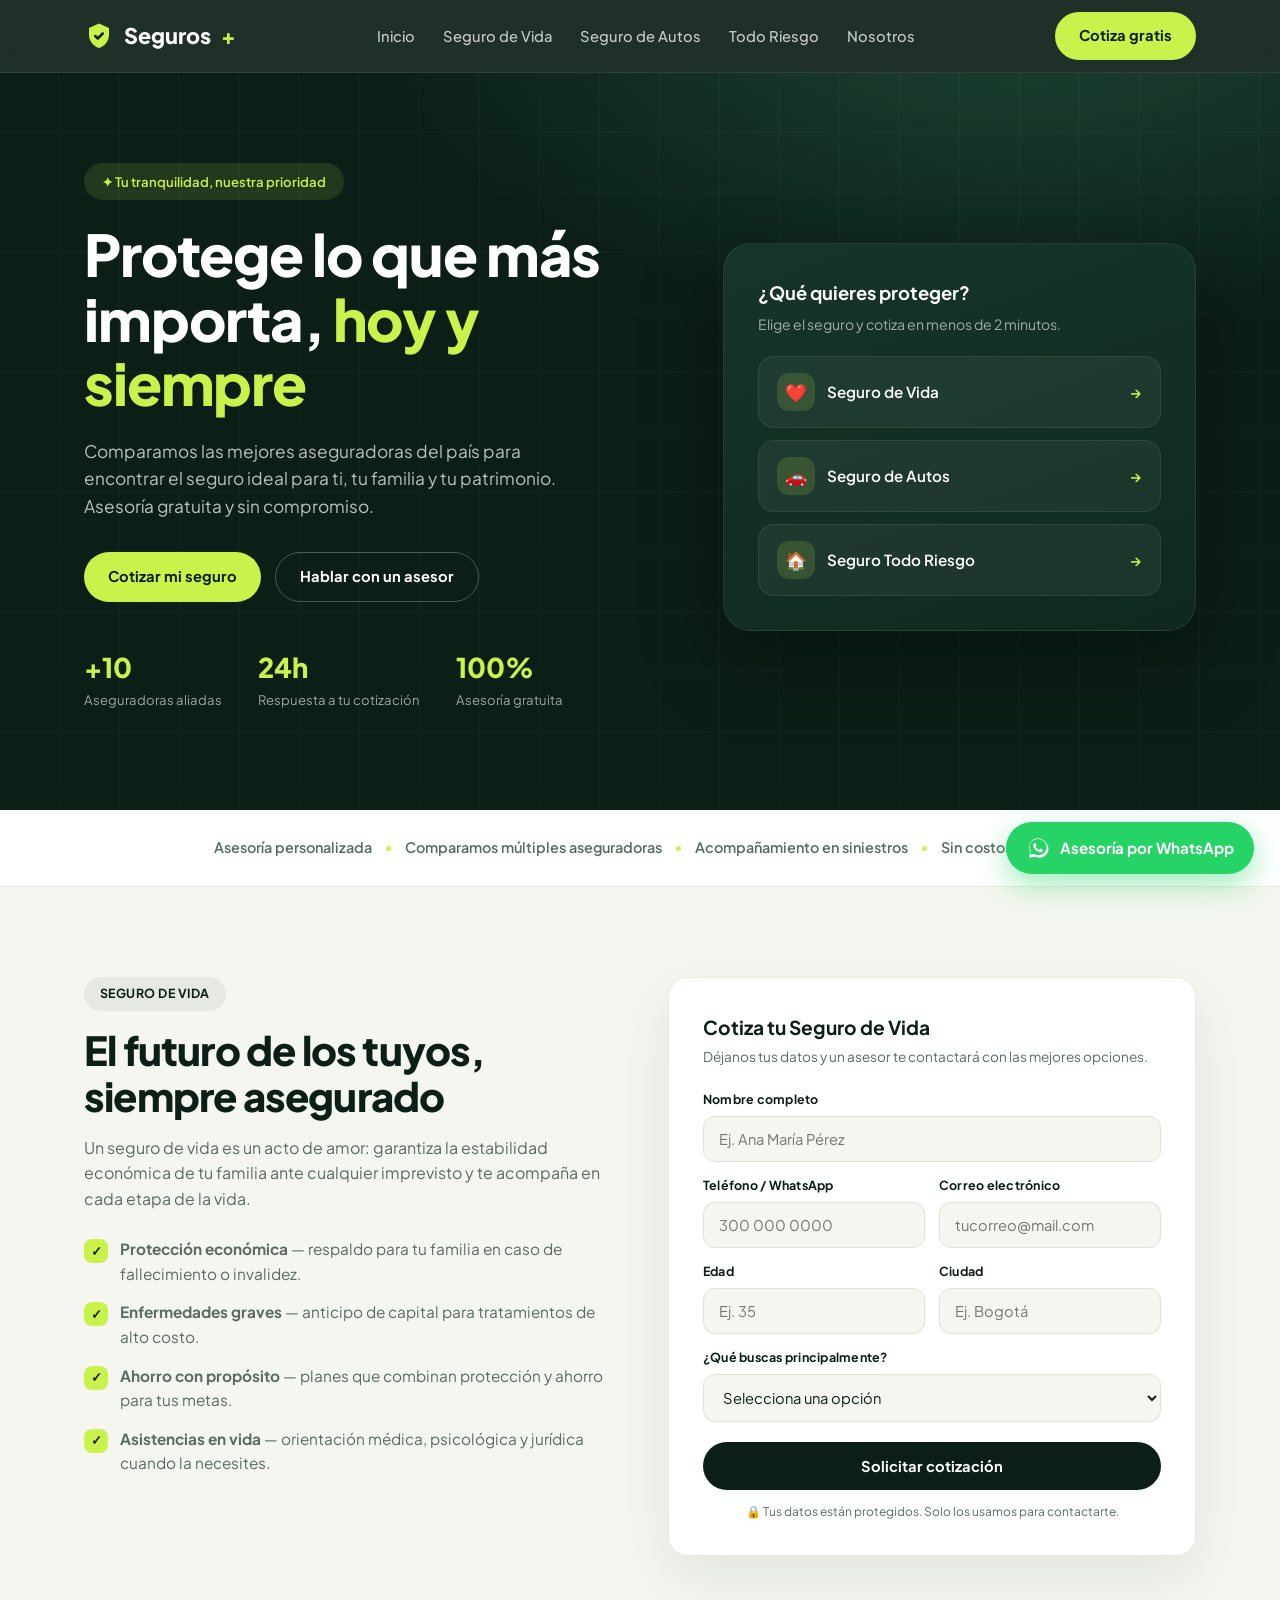
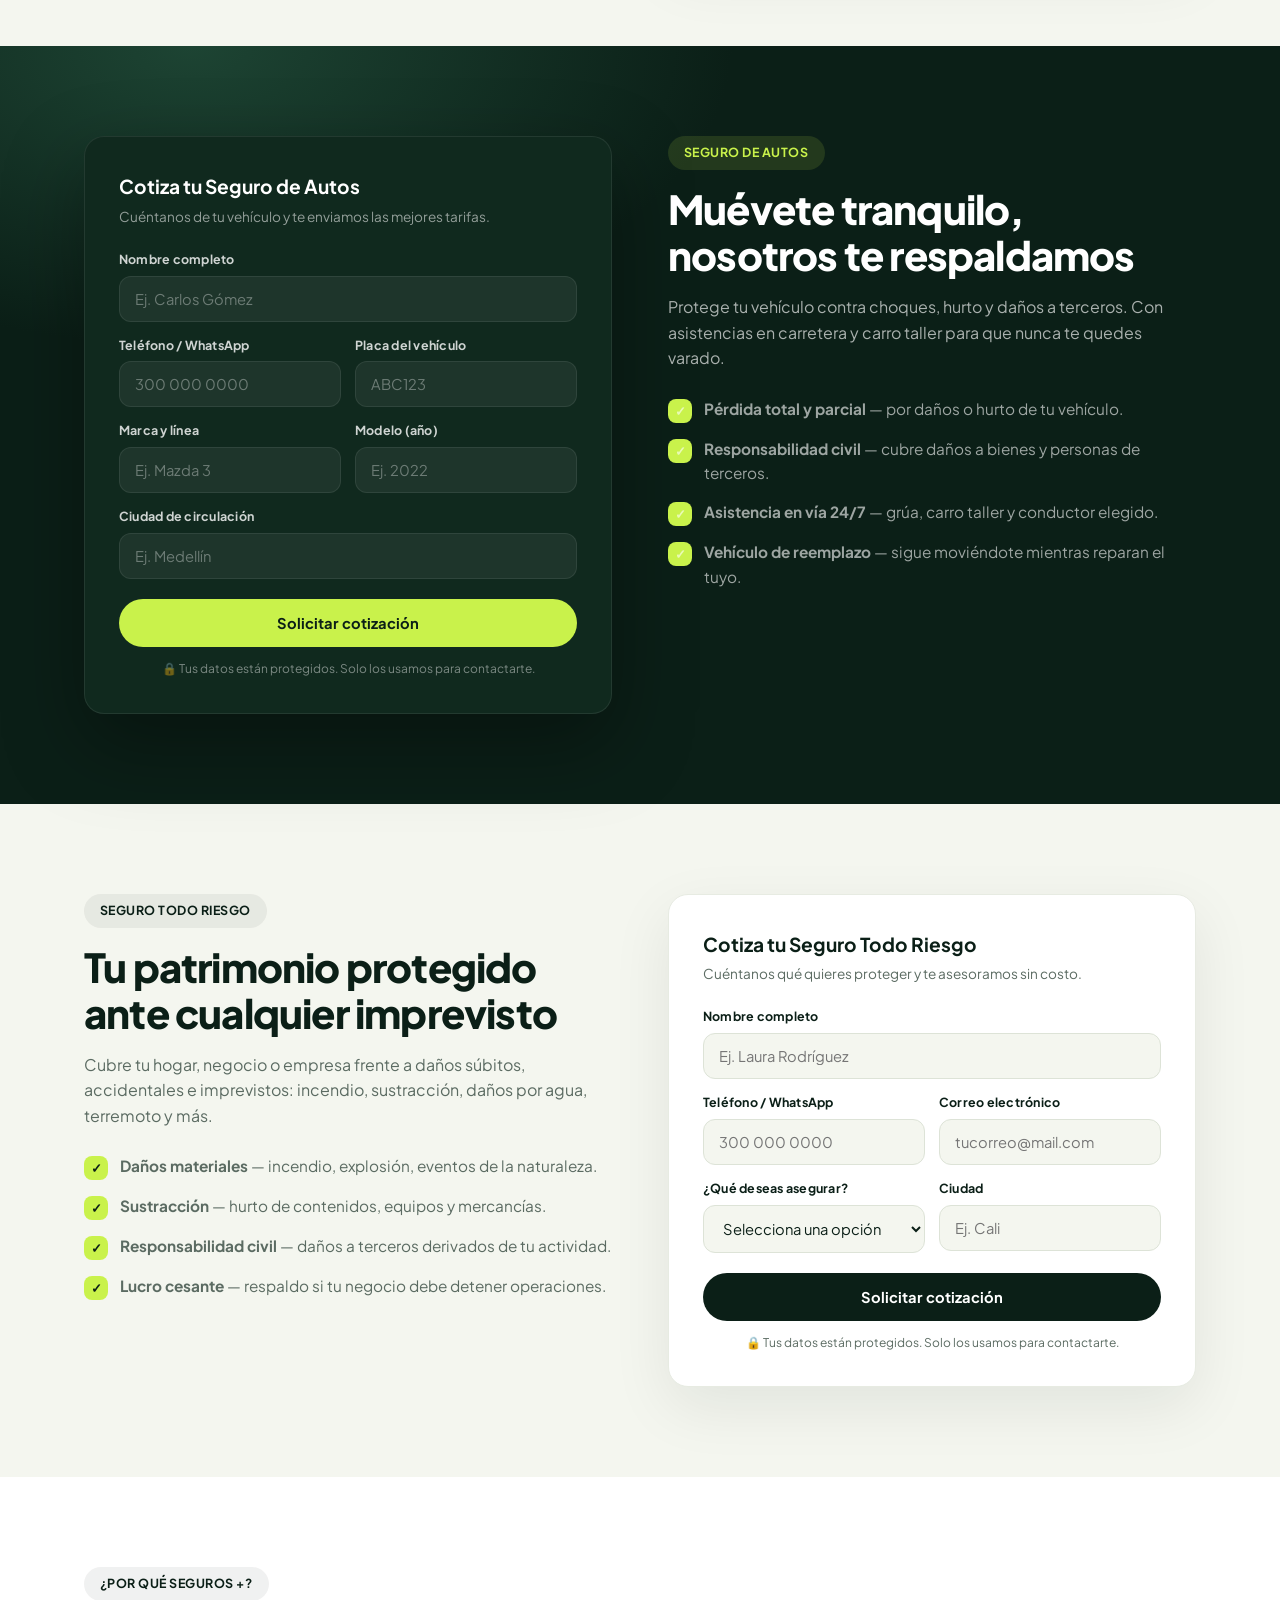
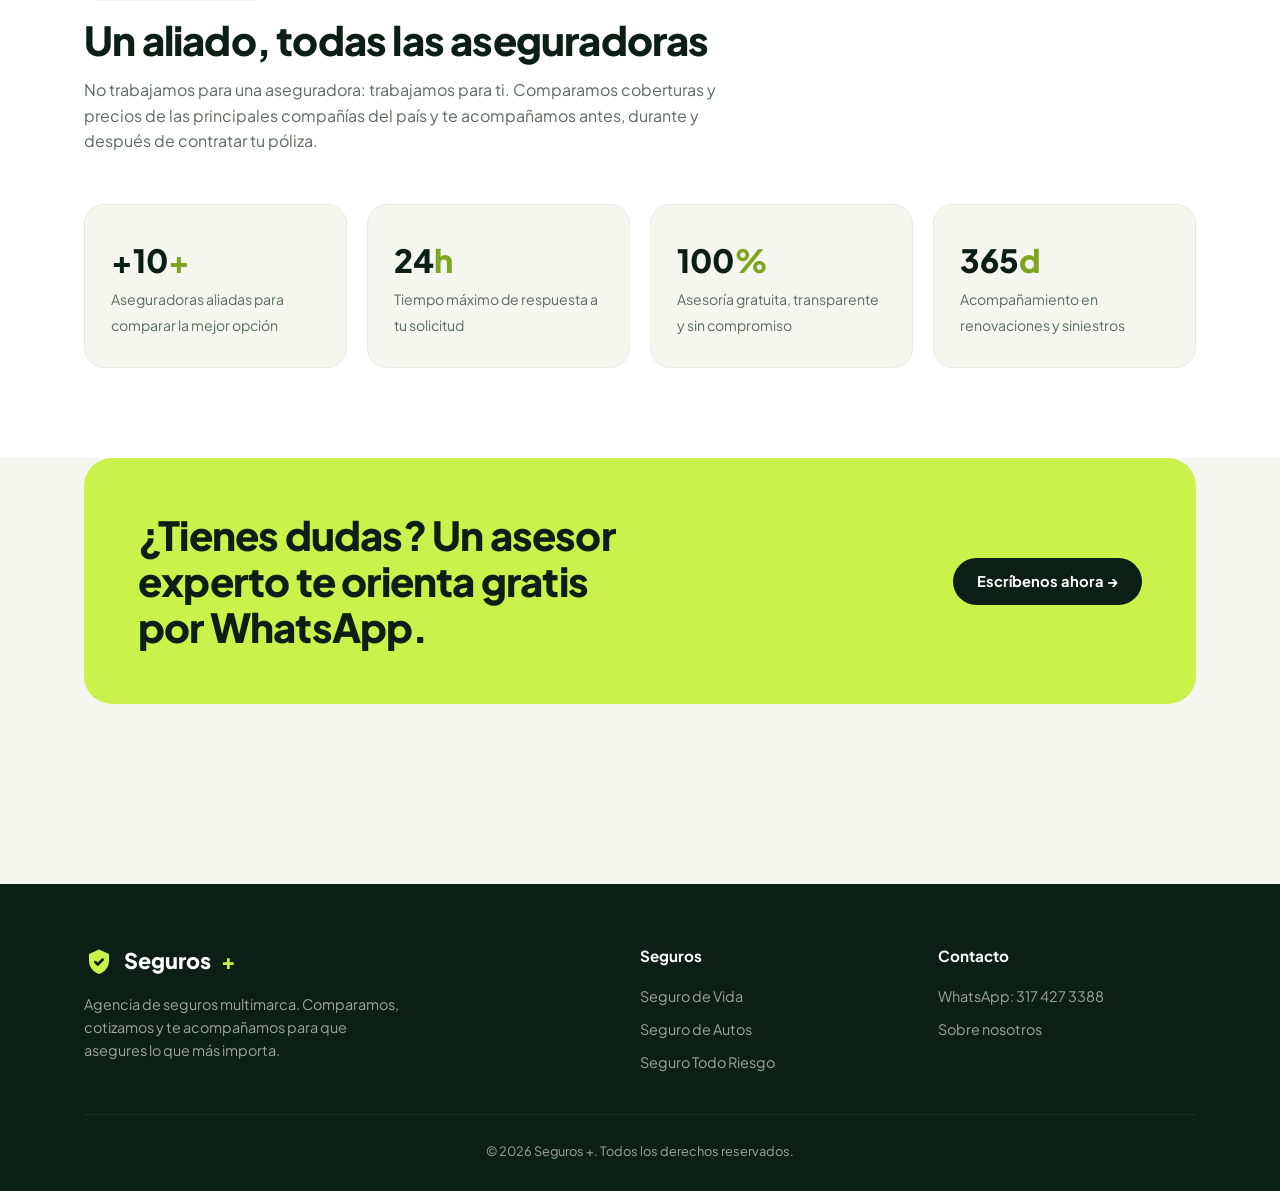
==== index.html @ 7d8da5fd "Add files via upload" ====
<!DOCTYPE html>
<html lang="es">
<head>
<meta charset="UTF-8" />
<meta name="viewport" content="width=device-width, initial-scale=1.0" />
<title>Seguros + | Protege lo que más importa</title>
<meta name="description" content="Seguros + · Compara y cotiza seguros de vida, autos y todo riesgo de las mejores aseguradoras. Asesoría gratuita y respuesta rápida." />
<link rel="preconnect" href="https://fonts.googleapis.com" />
<link rel="preconnect" href="https://fonts.gstatic.com" crossorigin />
<link href="https://fonts.googleapis.com/css2?family=Plus+Jakarta+Sans:wght@400;500;600;700;800&display=swap" rel="stylesheet" />
<link rel="icon" href="data:image/svg+xml,<svg xmlns='http://www.w3.org/2000/svg' viewBox='0 0 100 100'><text y='.9em' font-size='90'>🛡️</text></svg>" />
<style>
  :root{
    --dark:#0b1f17;
    --dark-2:#10291e;
    --dark-3:#16352a;
    --lime:#c9f24b;
    --lime-2:#dcff6b;
    --cream:#f4f6ef;
    --white:#ffffff;
    --gray:#5b6b62;
    --stroke:rgba(255,255,255,.08);
    --radius:20px;
  }
  *{margin:0;padding:0;box-sizing:border-box}
  html{scroll-behavior:smooth}
  body{font-family:'Plus Jakarta Sans',sans-serif;background:var(--cream);color:var(--dark);line-height:1.6}
  img{max-width:100%}
  a{text-decoration:none;color:inherit}
  .container{max-width:1160px;margin:0 auto;padding:0 24px}

  /* ---------- NAV ---------- */
  header{position:sticky;top:0;z-index:50;background:rgba(11,31,23,.92);backdrop-filter:blur(12px);border-bottom:1px solid var(--stroke)}
  nav{display:flex;align-items:center;justify-content:space-between;height:72px}
  .logo{display:flex;align-items:center;gap:10px;color:var(--white);font-weight:800;font-size:1.35rem}
  .logo .plus{color:var(--lime)}
  .logo svg{width:30px;height:30px}
  .nav-links{display:flex;gap:28px;list-style:none}
  .nav-links a{color:rgba(255,255,255,.75);font-size:.92rem;font-weight:500;transition:color .2s}
  .nav-links a:hover{color:var(--lime)}
  .btn{display:inline-flex;align-items:center;gap:8px;padding:12px 24px;border-radius:999px;font-weight:700;font-size:.92rem;cursor:pointer;border:none;transition:transform .15s ease, box-shadow .15s ease;font-family:inherit}
  .btn:hover{transform:translateY(-2px)}
  .btn-lime{background:var(--lime);color:var(--dark)}
  .btn-lime:hover{box-shadow:0 8px 24px rgba(201,242,75,.35)}
  .btn-outline{background:transparent;color:var(--white);border:1.5px solid rgba(255,255,255,.25)}
  .btn-outline:hover{border-color:var(--lime);color:var(--lime)}
  .menu-toggle{display:none;background:none;border:none;color:var(--white);font-size:1.6rem;cursor:pointer}

  /* ---------- HERO ---------- */
  .hero{background:radial-gradient(1200px 600px at 80% -10%, #1d4433 0%, var(--dark) 55%);color:var(--white);padding:90px 0 100px;position:relative;overflow:hidden}
  .hero::after{content:'';position:absolute;inset:0;background:url("data:image/svg+xml,%3Csvg width='60' height='60' viewBox='0 0 60 60' xmlns='http://www.w3.org/2000/svg'%3E%3Cpath d='M0 59h60M59 0v60' stroke='%23ffffff' stroke-opacity='.03'/%3E%3C/svg%3E");pointer-events:none}
  .hero-grid{display:grid;grid-template-columns:1.1fr .9fr;gap:60px;align-items:center;position:relative;z-index:1}
  .pill{display:inline-flex;align-items:center;gap:8px;background:rgba(201,242,75,.12);color:var(--lime);padding:8px 18px;border-radius:999px;font-size:.82rem;font-weight:600;margin-bottom:22px}
  .hero h1{font-size:clamp(2.4rem,5vw,3.6rem);font-weight:800;line-height:1.12;letter-spacing:-.02em}
  .hero h1 em{font-style:normal;color:var(--lime)}
  .hero p.lead{margin:22px 0 32px;color:rgba(255,255,255,.72);font-size:1.08rem;max-width:520px}
  .hero-cta{display:flex;gap:14px;flex-wrap:wrap}
  .hero-stats{display:flex;gap:36px;margin-top:44px;flex-wrap:wrap}
  .stat b{font-size:1.7rem;font-weight:800;color:var(--lime)}
  .stat span{display:block;font-size:.82rem;color:rgba(255,255,255,.6)}
  .hero-card{background:linear-gradient(160deg,var(--dark-3),var(--dark-2));border:1px solid var(--stroke);border-radius:28px;padding:34px;box-shadow:0 30px 80px rgba(0,0,0,.35)}
  .hero-card h3{color:var(--white);font-size:1.15rem;margin-bottom:6px}
  .hero-card p{color:rgba(255,255,255,.6);font-size:.88rem;margin-bottom:20px}
  .quick-links{display:grid;gap:12px}
  .quick-links a{display:flex;align-items:center;justify-content:space-between;background:rgba(255,255,255,.05);border:1px solid var(--stroke);padding:16px 18px;border-radius:16px;color:var(--white);font-weight:600;font-size:.95rem;transition:all .2s}
  .quick-links a:hover{background:rgba(201,242,75,.12);border-color:rgba(201,242,75,.4)}
  .quick-links .ico{display:inline-flex;align-items:center;gap:12px}
  .quick-links .emoji{width:38px;height:38px;border-radius:12px;background:rgba(201,242,75,.15);display:inline-flex;align-items:center;justify-content:center;font-size:1.1rem}
  .quick-links .arrow{color:var(--lime)}

  /* ---------- TRUST ---------- */
  .trust{background:var(--white);padding:26px 0;border-bottom:1px solid #e7ebe2}
  .trust .container{display:flex;align-items:center;justify-content:center;gap:14px;flex-wrap:wrap;color:var(--gray);font-size:.9rem;font-weight:600;text-align:center}
  .trust .dot{width:5px;height:5px;border-radius:50%;background:var(--lime);display:inline-block}

  /* ---------- SECTIONS ---------- */
  .section{padding:90px 0}
  .section-head{max-width:640px;margin-bottom:50px}
  .tag{display:inline-block;background:rgba(11,31,23,.06);color:var(--dark);padding:7px 16px;border-radius:999px;font-size:.78rem;font-weight:700;letter-spacing:.04em;text-transform:uppercase;margin-bottom:16px}
  .tag.on-dark{background:rgba(201,242,75,.12);color:var(--lime)}
  h2{font-size:clamp(1.8rem,3.4vw,2.5rem);font-weight:800;letter-spacing:-.02em;line-height:1.15}
  .section-head p{margin-top:14px;color:var(--gray)}

  .insurance{display:grid;grid-template-columns:1fr 1fr;gap:56px;align-items:start}
  .insurance.reverse .info{order:2}
  .insurance.reverse .form-card{order:1}
  .info h2{margin-bottom:16px}
  .info>p{color:var(--gray);margin-bottom:26px}
  .benefits{list-style:none;display:grid;gap:14px;margin-bottom:28px}
  .benefits li{display:flex;gap:12px;align-items:flex-start;font-size:.96rem}
  .benefits .check{flex:none;width:24px;height:24px;border-radius:8px;background:var(--lime);color:var(--dark);display:inline-flex;align-items:center;justify-content:center;font-weight:800;font-size:.8rem;margin-top:2px}
  .benefits b{font-weight:700}
  .benefits span{color:var(--gray)}

  .form-card{background:var(--white);border-radius:var(--radius);padding:34px;box-shadow:0 20px 60px rgba(11,31,23,.08);border:1px solid #e7ebe2}
  .dark-section .form-card{background:var(--dark-2);border-color:var(--stroke);box-shadow:0 30px 80px rgba(0,0,0,.35)}
  .form-card h3{font-size:1.2rem;margin-bottom:4px}
  .form-card .sub{font-size:.85rem;color:var(--gray);margin-bottom:22px}
  .dark-section .form-card h3{color:var(--white)}
  .dark-section .form-card .sub{color:rgba(255,255,255,.55)}
  .form-grid{display:grid;grid-template-columns:1fr 1fr;gap:14px}
  .form-grid .full{grid-column:1/-1}
  label{display:block;font-size:.78rem;font-weight:700;margin-bottom:6px;letter-spacing:.02em}
  .dark-section label{color:rgba(255,255,255,.8)}
  input,select{width:100%;padding:13px 15px;border-radius:12px;border:1.5px solid #dde3d7;background:var(--cream);font-family:inherit;font-size:.92rem;color:var(--dark);outline:none;transition:border .2s}
  input:focus,select:focus{border-color:var(--lime);background:var(--white)}
  .dark-section input,.dark-section select{background:rgba(255,255,255,.06);border-color:var(--stroke);color:var(--white)}
  .dark-section input::placeholder{color:rgba(255,255,255,.35)}
  .dark-section input:focus,.dark-section select:focus{border-color:var(--lime);background:rgba(255,255,255,.1)}
  .dark-section select option{color:var(--dark)}
  .form-card .btn{width:100%;justify-content:center;margin-top:20px;padding:15px}
  .form-note{font-size:.75rem;color:var(--gray);margin-top:12px;text-align:center}
  .dark-section .form-note{color:rgba(255,255,255,.45)}
  .form-msg{display:none;margin-top:16px;padding:14px 16px;border-radius:12px;font-size:.9rem;font-weight:600;text-align:center}
  .form-msg.ok{display:block;background:rgba(201,242,75,.2);color:#3d5c14}
  .dark-section .form-msg.ok{color:var(--lime)}
  .form-msg.err{display:block;background:#fde8e8;color:#b03030}

  .dark-section{background:radial-gradient(900px 500px at 15% 0%, #1d4433 0%, var(--dark) 60%);color:var(--white)}
  .dark-section .info>p{color:rgba(255,255,255,.65)}
  .dark-section .benefits span{color:rgba(255,255,255,.6)}

  /* ---------- WHY US ---------- */
  .why{background:var(--white)}
  .why-grid{display:grid;grid-template-columns:repeat(4,1fr);gap:20px;margin-top:10px}
  .why-card{background:var(--cream);border-radius:var(--radius);padding:30px 26px;border:1px solid #e7ebe2}
  .why-card b{display:block;font-size:2rem;font-weight:800;color:var(--dark)}
  .why-card b em{font-style:normal;color:#7da51f}
  .why-card span{font-size:.88rem;color:var(--gray)}

  /* ---------- CTA BAND ---------- */
  .cta-band{background:var(--lime);border-radius:28px;padding:54px;display:flex;align-items:center;justify-content:space-between;gap:30px;flex-wrap:wrap}
  .cta-band h2{color:var(--dark);max-width:520px}
  .btn-dark{background:var(--dark);color:var(--white)}
  .btn-dark:hover{box-shadow:0 8px 24px rgba(11,31,23,.35)}

  /* ---------- FOOTER ---------- */
  footer{background:var(--dark);color:rgba(255,255,255,.6);padding:60px 0 30px;margin-top:90px}
  .footer-grid{display:grid;grid-template-columns:2fr 1fr 1fr;gap:40px;padding-bottom:40px;border-bottom:1px solid var(--stroke)}
  footer .logo{margin-bottom:14px}
  footer h4{color:var(--white);font-size:.95rem;margin-bottom:16px}
  footer ul{list-style:none;display:grid;gap:10px;font-size:.9rem}
  footer ul a:hover{color:var(--lime)}
  .footer-bottom{padding-top:26px;font-size:.8rem;text-align:center}

  /* ---------- WHATSAPP ---------- */
  .wa-float{position:fixed;bottom:26px;right:26px;z-index:90;display:flex;align-items:center;gap:10px;background:#25d366;color:#fff;padding:14px 20px;border-radius:999px;font-weight:700;font-size:.95rem;box-shadow:0 10px 30px rgba(37,211,102,.45);transition:transform .2s}
  .wa-float:hover{transform:scale(1.06)}
  .wa-float svg{width:24px;height:24px;flex:none}
  @keyframes pulse{0%{box-shadow:0 0 0 0 rgba(37,211,102,.5)}70%{box-shadow:0 0 0 16px rgba(37,211,102,0)}100%{box-shadow:0 0 0 0 rgba(37,211,102,0)}}
  .wa-float{animation:pulse 2.4s infinite}

  /* ---------- RESPONSIVE ---------- */
  @media(max-width:900px){
    .hero-grid,.insurance{grid-template-columns:1fr}
    .insurance.reverse .info{order:1}
    .insurance.reverse .form-card{order:2}
    .why-grid{grid-template-columns:repeat(2,1fr)}
    .nav-links{display:none;position:absolute;top:72px;left:0;right:0;background:var(--dark);flex-direction:column;padding:20px 24px;gap:18px;border-bottom:1px solid var(--stroke)}
    .nav-links.open{display:flex}
    .menu-toggle{display:block}
    nav .btn{display:none}
    .footer-grid{grid-template-columns:1fr}
    .cta-band{padding:36px}
    .wa-float span{display:none}
    .wa-float{padding:16px}
  }
  @media(max-width:520px){.form-grid{grid-template-columns:1fr}.why-grid{grid-template-columns:1fr}}
</style>
</head>
<body>

<!-- ================= NAV ================= -->
<header>
  <div class="container">
    <nav>
      <a class="logo" href="#inicio">
        <svg viewBox="0 0 24 24" fill="none"><path d="M12 2L4 5.5V11c0 5 3.4 9.3 8 10.5 4.6-1.2 8-5.5 8-10.5V5.5L12 2z" fill="#c9f24b"/><path d="M9 12l2 2 4-4" stroke="#0b1f17" stroke-width="2" stroke-linecap="round" stroke-linejoin="round"/></svg>
        Seguros<span class="plus">+</span>
      </a>
      <ul class="nav-links" id="navLinks">
        <li><a href="#inicio">Inicio</a></li>
        <li><a href="#vida">Seguro de Vida</a></li>
        <li><a href="#autos">Seguro de Autos</a></li>
        <li><a href="#todoriesgo">Todo Riesgo</a></li>
        <li><a href="#nosotros">Nosotros</a></li>
      </ul>
      <a class="btn btn-lime" href="#vida">Cotiza gratis</a>
      <button class="menu-toggle" id="menuToggle" aria-label="Menú">☰</button>
    </nav>
  </div>
</header>

<!-- ================= HERO ================= -->
<section class="hero" id="inicio">
  <div class="container hero-grid">
    <div>
      <span class="pill">✦ Tu tranquilidad, nuestra prioridad</span>
      <h1>Protege lo que más importa, <em>hoy y siempre</em></h1>
      <p class="lead">Comparamos las mejores aseguradoras del país para encontrar el seguro ideal para ti, tu familia y tu patrimonio. Asesoría gratuita y sin compromiso.</p>
      <div class="hero-cta">
        <a class="btn btn-lime" href="#vida">Cotizar mi seguro</a>
        <a class="btn btn-outline" href="https://wa.me/573174273388?text=Hola%2C%20quiero%20asesor%C3%ADa%20sobre%20seguros" target="_blank" rel="noopener">Hablar con un asesor</a>
      </div>
      <div class="hero-stats">
        <div class="stat"><b>+10</b><span>Aseguradoras aliadas</span></div>
        <div class="stat"><b>24h</b><span>Respuesta a tu cotización</span></div>
        <div class="stat"><b>100%</b><span>Asesoría gratuita</span></div>
      </div>
    </div>
    <div class="hero-card">
      <h3>¿Qué quieres proteger?</h3>
      <p>Elige el seguro y cotiza en menos de 2 minutos.</p>
      <div class="quick-links">
        <a href="#vida"><span class="ico"><span class="emoji">❤️</span> Seguro de Vida</span><span class="arrow">→</span></a>
        <a href="#autos"><span class="ico"><span class="emoji">🚗</span> Seguro de Autos</span><span class="arrow">→</span></a>
        <a href="#todoriesgo"><span class="ico"><span class="emoji">🏠</span> Seguro Todo Riesgo</span><span class="arrow">→</span></a>
      </div>
    </div>
  </div>
</section>

<!-- ================= TRUST ================= -->
<div class="trust">
  <div class="container">
    <span>Asesoría personalizada</span><span class="dot"></span>
    <span>Comparamos múltiples aseguradoras</span><span class="dot"></span>
    <span>Acompañamiento en siniestros</span><span class="dot"></span>
    <span>Sin costos ocultos</span>
  </div>
</div>

<!-- ================= VIDA ================= -->
<section class="section" id="vida">
  <div class="container insurance">
    <div class="info">
      <span class="tag">Seguro de Vida</span>
      <h2>El futuro de los tuyos, siempre asegurado</h2>
      <p>Un seguro de vida es un acto de amor: garantiza la estabilidad económica de tu familia ante cualquier imprevisto y te acompaña en cada etapa de la vida.</p>
      <ul class="benefits">
        <li><span class="check">✓</span><span><b>Protección económica</b> — respaldo para tu familia en caso de fallecimiento o invalidez.</span></li>
        <li><span class="check">✓</span><span><b>Enfermedades graves</b> — anticipo de capital para tratamientos de alto costo.</span></li>
        <li><span class="check">✓</span><span><b>Ahorro con propósito</b> — planes que combinan protección y ahorro para tus metas.</span></li>
        <li><span class="check">✓</span><span><b>Asistencias en vida</b> — orientación médica, psicológica y jurídica cuando la necesites.</span></li>
      </ul>
    </div>
    <div class="form-card">
      <h3>Cotiza tu Seguro de Vida</h3>
      <p class="sub">Déjanos tus datos y un asesor te contactará con las mejores opciones.</p>
      <form data-tipo="Seguro de Vida">
        <div class="form-grid">
          <div class="full"><label>Nombre completo</label><input type="text" name="nombre" placeholder="Ej. Ana María Pérez" required /></div>
          <div><label>Teléfono / WhatsApp</label><input type="tel" name="telefono" placeholder="300 000 0000" required /></div>
          <div><label>Correo electrónico</label><input type="email" name="email" placeholder="tucorreo@mail.com" required /></div>
          <div><label>Edad</label><input type="number" name="edad" min="18" max="99" placeholder="Ej. 35" required /></div>
          <div><label>Ciudad</label><input type="text" name="ciudad" placeholder="Ej. Bogotá" required /></div>
          <div class="full"><label>¿Qué buscas principalmente?</label>
            <select name="interes" required>
              <option value="" disabled selected>Selecciona una opción</option>
              <option>Proteger a mi familia</option>
              <option>Ahorro + protección</option>
              <option>Cobertura de enfermedades graves</option>
              <option>Seguro educativo para mis hijos</option>
            </select>
          </div>
        </div>
        <button class="btn btn-dark" type="submit">Solicitar cotización</button>
        <p class="form-note">🔒 Tus datos están protegidos. Solo los usamos para contactarte.</p>
        <div class="form-msg"></div>
      </form>
    </div>
  </div>
</section>

<!-- ================= AUTOS (dark) ================= -->
<section class="section dark-section" id="autos">
  <div class="container insurance reverse">
    <div class="info">
      <span class="tag on-dark">Seguro de Autos</span>
      <h2>Muévete tranquilo, nosotros te respaldamos</h2>
      <p>Protege tu vehículo contra choques, hurto y daños a terceros. Con asistencias en carretera y carro taller para que nunca te quedes varado.</p>
      <ul class="benefits">
        <li><span class="check">✓</span><span><b>Pérdida total y parcial</b> — por daños o hurto de tu vehículo.</span></li>
        <li><span class="check">✓</span><span><b>Responsabilidad civil</b> — cubre daños a bienes y personas de terceros.</span></li>
        <li><span class="check">✓</span><span><b>Asistencia en vía 24/7</b> — grúa, carro taller y conductor elegido.</span></li>
        <li><span class="check">✓</span><span><b>Vehículo de reemplazo</b> — sigue moviéndote mientras reparan el tuyo.</span></li>
      </ul>
    </div>
    <div class="form-card">
      <h3>Cotiza tu Seguro de Autos</h3>
      <p class="sub">Cuéntanos de tu vehículo y te enviamos las mejores tarifas.</p>
      <form data-tipo="Seguro de Autos">
        <div class="form-grid">
          <div class="full"><label>Nombre completo</label><input type="text" name="nombre" placeholder="Ej. Carlos Gómez" required /></div>
          <div><label>Teléfono / WhatsApp</label><input type="tel" name="telefono" placeholder="300 000 0000" required /></div>
          <div><label>Placa del vehículo</label><input type="text" name="placa" placeholder="ABC123" maxlength="7" required /></div>
          <div><label>Marca y línea</label><input type="text" name="marca" placeholder="Ej. Mazda 3" required /></div>
          <div><label>Modelo (año)</label><input type="number" name="modelo" min="1990" max="2027" placeholder="Ej. 2022" required /></div>
          <div class="full"><label>Ciudad de circulación</label><input type="text" name="ciudad" placeholder="Ej. Medellín" required /></div>
        </div>
        <button class="btn btn-lime" type="submit">Solicitar cotización</button>
        <p class="form-note">🔒 Tus datos están protegidos. Solo los usamos para contactarte.</p>
        <div class="form-msg"></div>
      </form>
    </div>
  </div>
</section>

<!-- ================= TODO RIESGO ================= -->
<section class="section" id="todoriesgo">
  <div class="container insurance">
    <div class="info">
      <span class="tag">Seguro Todo Riesgo</span>
      <h2>Tu patrimonio protegido ante cualquier imprevisto</h2>
      <p>Cubre tu hogar, negocio o empresa frente a daños súbitos, accidentales e imprevistos: incendio, sustracción, daños por agua, terremoto y más.</p>
      <ul class="benefits">
        <li><span class="check">✓</span><span><b>Daños materiales</b> — incendio, explosión, eventos de la naturaleza.</span></li>
        <li><span class="check">✓</span><span><b>Sustracción</b> — hurto de contenidos, equipos y mercancías.</span></li>
        <li><span class="check">✓</span><span><b>Responsabilidad civil</b> — daños a terceros derivados de tu actividad.</span></li>
        <li><span class="check">✓</span><span><b>Lucro cesante</b> — respaldo si tu negocio debe detener operaciones.</span></li>
      </ul>
    </div>
    <div class="form-card">
      <h3>Cotiza tu Seguro Todo Riesgo</h3>
      <p class="sub">Cuéntanos qué quieres proteger y te asesoramos sin costo.</p>
      <form data-tipo="Seguro Todo Riesgo">
        <div class="form-grid">
          <div class="full"><label>Nombre completo</label><input type="text" name="nombre" placeholder="Ej. Laura Rodríguez" required /></div>
          <div><label>Teléfono / WhatsApp</label><input type="tel" name="telefono" placeholder="300 000 0000" required /></div>
          <div><label>Correo electrónico</label><input type="email" name="email" placeholder="tucorreo@mail.com" required /></div>
          <div><label>¿Qué deseas asegurar?</label>
            <select name="bien" required>
              <option value="" disabled selected>Selecciona una opción</option>
              <option>Hogar / Apartamento</option>
              <option>Local comercial</option>
              <option>Empresa / Bodega</option>
              <option>Copropiedad / Edificio</option>
              <option>Otro</option>
            </select>
          </div>
          <div><label>Ciudad</label><input type="text" name="ciudad" placeholder="Ej. Cali" required /></div>
        </div>
        <button class="btn btn-dark" type="submit">Solicitar cotización</button>
        <p class="form-note">🔒 Tus datos están protegidos. Solo los usamos para contactarte.</p>
        <div class="form-msg"></div>
      </form>
    </div>
  </div>
</section>

<!-- ================= WHY US ================= -->
<section class="section why" id="nosotros">
  <div class="container">
    <div class="section-head">
      <span class="tag">¿Por qué Seguros +?</span>
      <h2>Un aliado, todas las aseguradoras</h2>
      <p>No trabajamos para una aseguradora: trabajamos para ti. Comparamos coberturas y precios de las principales compañías del país y te acompañamos antes, durante y después de contratar tu póliza.</p>
    </div>
    <div class="why-grid">
      <div class="why-card"><b>+10<em>+</em></b><span>Aseguradoras aliadas para comparar la mejor opción</span></div>
      <div class="why-card"><b>24<em>h</em></b><span>Tiempo máximo de respuesta a tu solicitud</span></div>
      <div class="why-card"><b>100<em>%</em></b><span>Asesoría gratuita, transparente y sin compromiso</span></div>
      <div class="why-card"><b>365<em>d</em></b><span>Acompañamiento en renovaciones y siniestros</span></div>
    </div>
  </div>
</section>

<!-- ================= CTA BAND ================= -->
<section class="section" style="padding-top:0">
  <div class="container">
    <div class="cta-band">
      <h2>¿Tienes dudas? Un asesor experto te orienta gratis por WhatsApp.</h2>
      <a class="btn btn-dark" href="https://wa.me/573174273388?text=Hola%2C%20quiero%20asesor%C3%ADa%20sobre%20seguros" target="_blank" rel="noopener">Escríbenos ahora →</a>
    </div>
  </div>
</section>

<!-- ================= FOOTER ================= -->
<footer>
  <div class="container">
    <div class="footer-grid">
      <div>
        <a class="logo" href="#inicio">
          <svg viewBox="0 0 24 24" fill="none"><path d="M12 2L4 5.5V11c0 5 3.4 9.3 8 10.5 4.6-1.2 8-5.5 8-10.5V5.5L12 2z" fill="#c9f24b"/><path d="M9 12l2 2 4-4" stroke="#0b1f17" stroke-width="2" stroke-linecap="round" stroke-linejoin="round"/></svg>
          Seguros<span class="plus">+</span>
        </a>
        <p style="max-width:320px;font-size:.9rem">Agencia de seguros multimarca. Comparamos, cotizamos y te acompañamos para que asegures lo que más importa.</p>
      </div>
      <div>
        <h4>Seguros</h4>
        <ul>
          <li><a href="#vida">Seguro de Vida</a></li>
          <li><a href="#autos">Seguro de Autos</a></li>
          <li><a href="#todoriesgo">Seguro Todo Riesgo</a></li>
        </ul>
      </div>
      <div>
        <h4>Contacto</h4>
        <ul>
          <li><a href="https://wa.me/573174273388" target="_blank" rel="noopener">WhatsApp: 317 427 3388</a></li>
          <li><a href="#nosotros">Sobre nosotros</a></li>
        </ul>
      </div>
    </div>
    <div class="footer-bottom">© 2026 Seguros +. Todos los derechos reservados.</div>
  </div>
</footer>

<!-- ================= WHATSAPP FLOAT ================= -->
<a class="wa-float" href="https://wa.me/573174273388?text=Hola%2C%20quiero%20asesor%C3%ADa%20sobre%20seguros" target="_blank" rel="noopener" aria-label="Asesoría por WhatsApp">
  <svg viewBox="0 0 32 32" fill="currentColor"><path d="M16 3C9.4 3 4 8.4 4 15c0 2.1.6 4.2 1.6 6L4 29l8.2-1.5c1.7.9 3.6 1.4 5.8 1.4 6.6 0 12-5.4 12-12S22.6 3 16 3zm0 22.5c-1.9 0-3.7-.5-5.2-1.4l-.4-.2-4.9.9.9-4.7-.2-.4c-1-1.6-1.6-3.5-1.6-5.7C4.6 9 9.7 3.9 16 3.9S27.4 9 27.4 15.3 22.3 25.5 16 25.5zm5.8-7.6c-.3-.2-1.9-.9-2.2-1s-.5-.2-.7.2-.8 1-1 1.2-.4.2-.7.1c-.3-.2-1.3-.5-2.5-1.6-.9-.8-1.6-1.8-1.7-2.1s0-.5.1-.6l.5-.6c.2-.2.2-.4.3-.6s0-.5 0-.6c-.1-.2-.7-1.7-1-2.4-.3-.6-.5-.5-.7-.5h-.6c-.2 0-.6.1-.9.4s-1.1 1.1-1.1 2.7 1.2 3.1 1.3 3.4c.2.2 2.3 3.5 5.5 4.9.8.3 1.4.5 1.9.7.8.2 1.5.2 2.1.1.6-.1 1.9-.8 2.2-1.5.3-.8.3-1.4.2-1.5s-.3-.2-.6-.4z"/></svg>
  <span>Asesoría por WhatsApp</span>
</a>

<script>
  // ====== CONFIGURACIÓN ======
  // Pega aquí la URL de tu Google Apps Script (termina en /exec)
  const SHEETS_URL = "PEGA_AQUI_TU_URL_DE_APPS_SCRIPT";

  // ====== Menú móvil ======
  document.getElementById('menuToggle').addEventListener('click', () => {
    document.getElementById('navLinks').classList.toggle('open');
  });
  document.querySelectorAll('#navLinks a').forEach(a =>
    a.addEventListener('click', () => document.getElementById('navLinks').classList.remove('open'))
  );

  // ====== Envío de formularios a Google Sheets ======
  document.querySelectorAll('form[data-tipo]').forEach(form => {
    form.addEventListener('submit', async (e) => {
      e.preventDefault();
      const btn = form.querySelector('button[type=submit]');
      const msg = form.querySelector('.form-msg');
      const original = btn.textContent;
      btn.disabled = true;
      btn.textContent = 'Enviando...';
      msg.className = 'form-msg';

      const data = { tipo: form.dataset.tipo, fecha: new Date().toLocaleString('es-CO') };
      new FormData(form).forEach((v, k) => data[k] = v);

      try {
        if (SHEETS_URL.startsWith('http')) {
          await fetch(SHEETS_URL, {
            method: 'POST',
            mode: 'no-cors',
            headers: { 'Content-Type': 'text/plain;charset=utf-8' },
            body: JSON.stringify(data)
          });
        } else {
          console.warn('SHEETS_URL sin configurar. Datos:', data);
        }
        msg.textContent = '✅ ¡Listo! Recibimos tu solicitud. Un asesor te contactará muy pronto.';
        msg.classList.add('ok');
        form.reset();
      } catch (err) {
        msg.textContent = '⚠️ Hubo un error al enviar. Intenta de nuevo o escríbenos por WhatsApp.';
        msg.classList.add('err');
      } finally {
        btn.disabled = false;
        btn.textContent = original;
      }
    });
  });
</script>
</body>
</html>
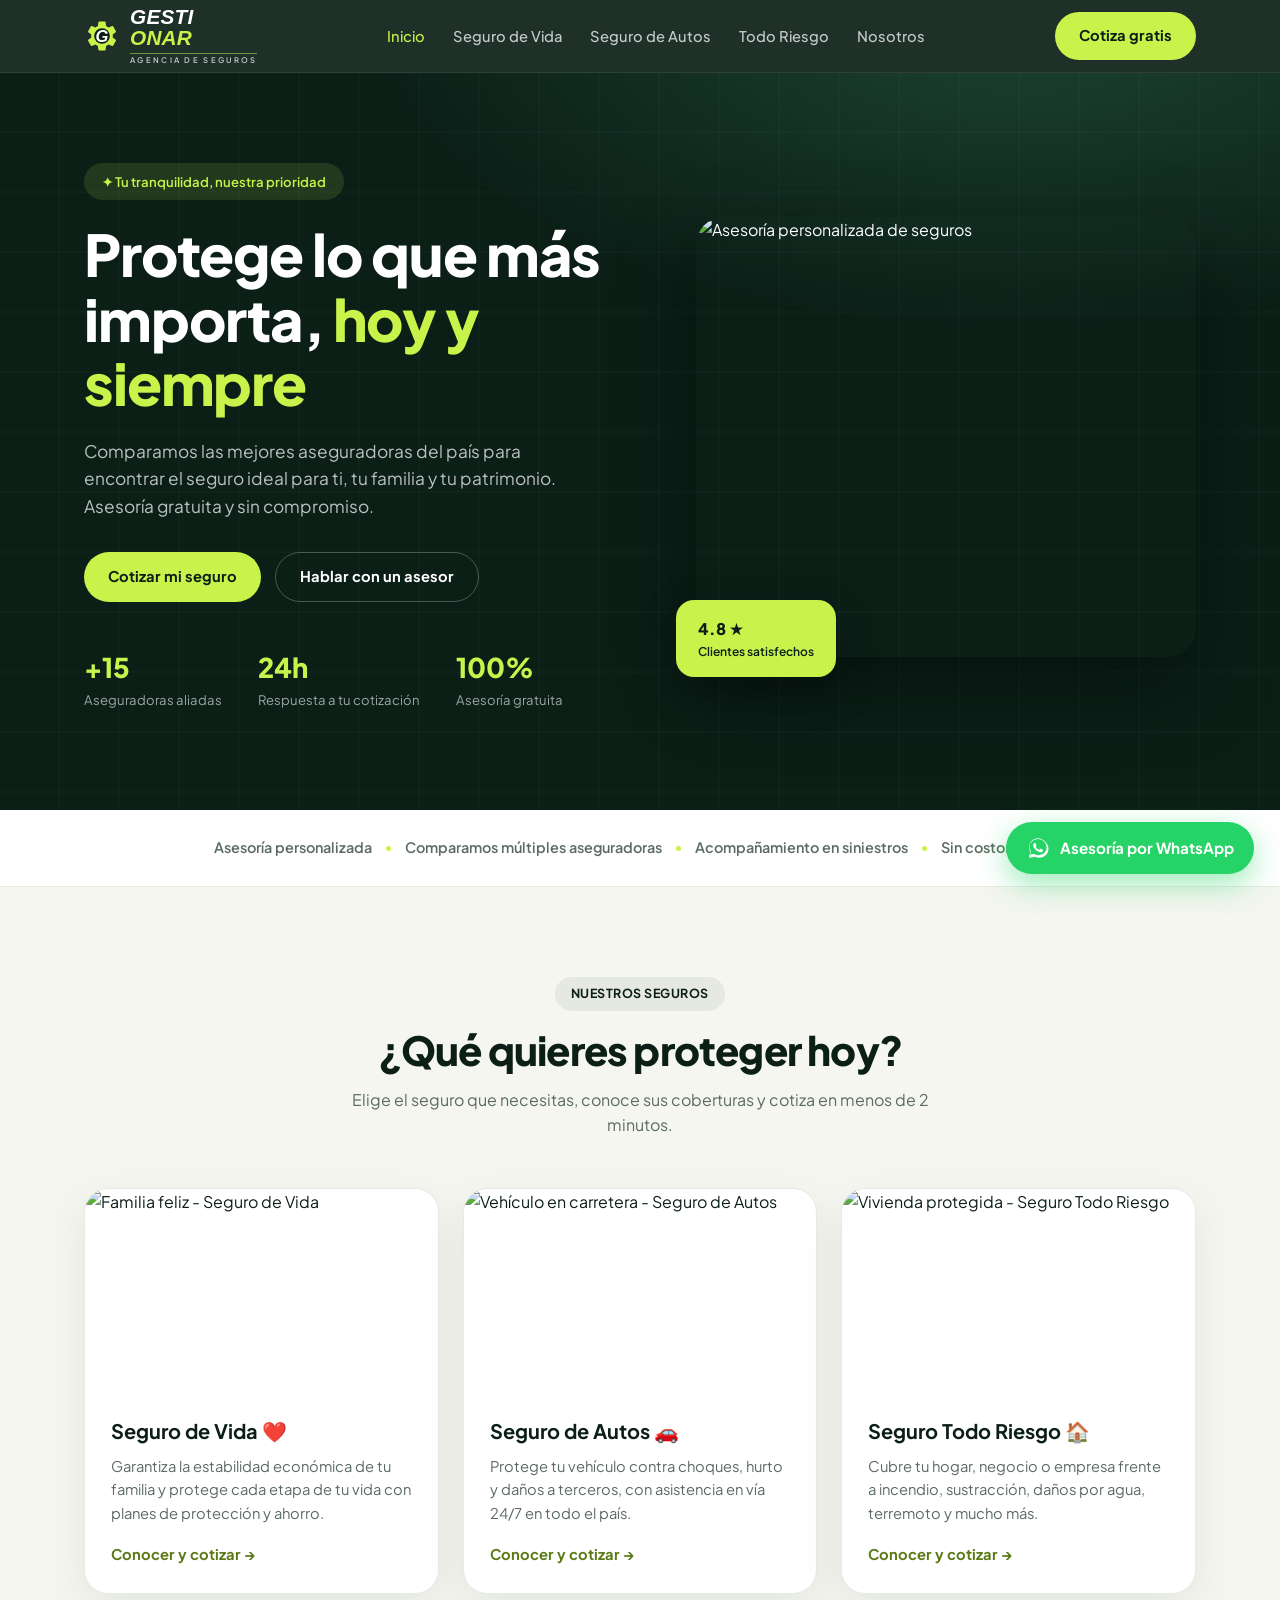
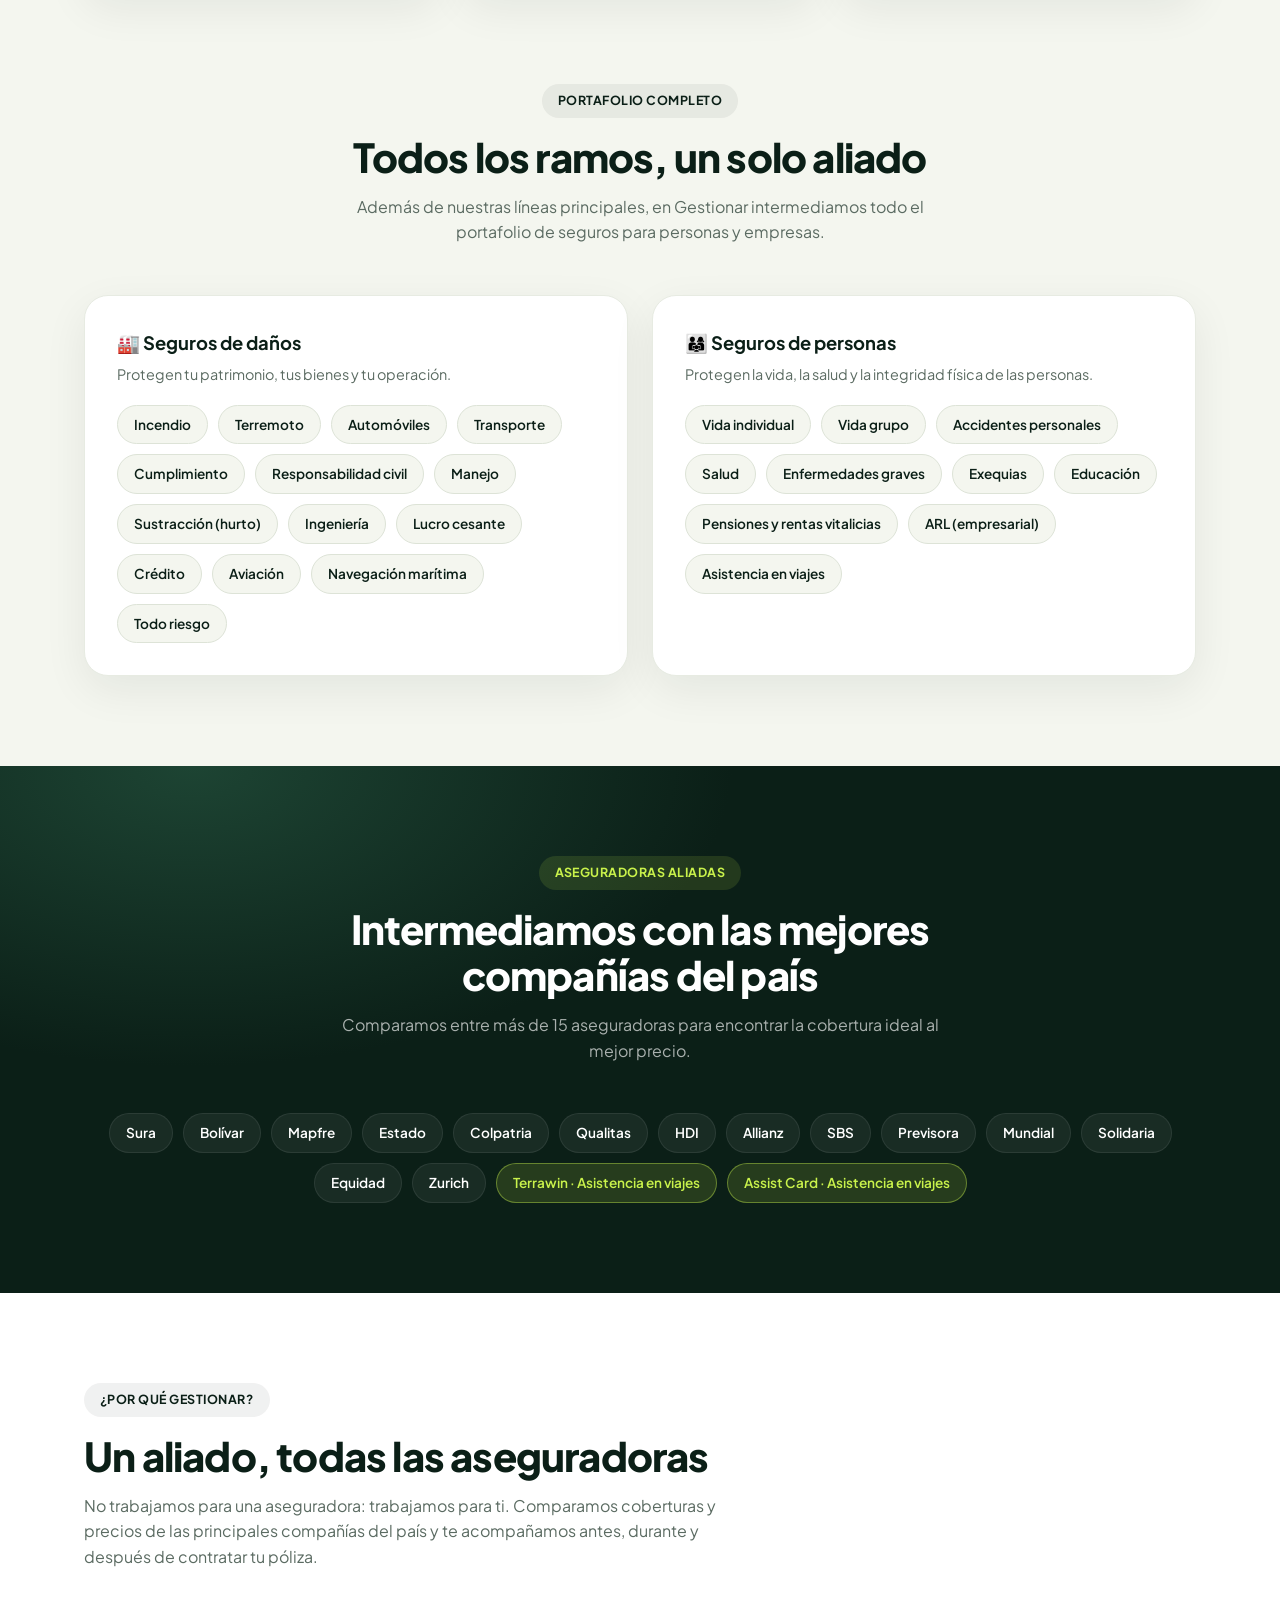
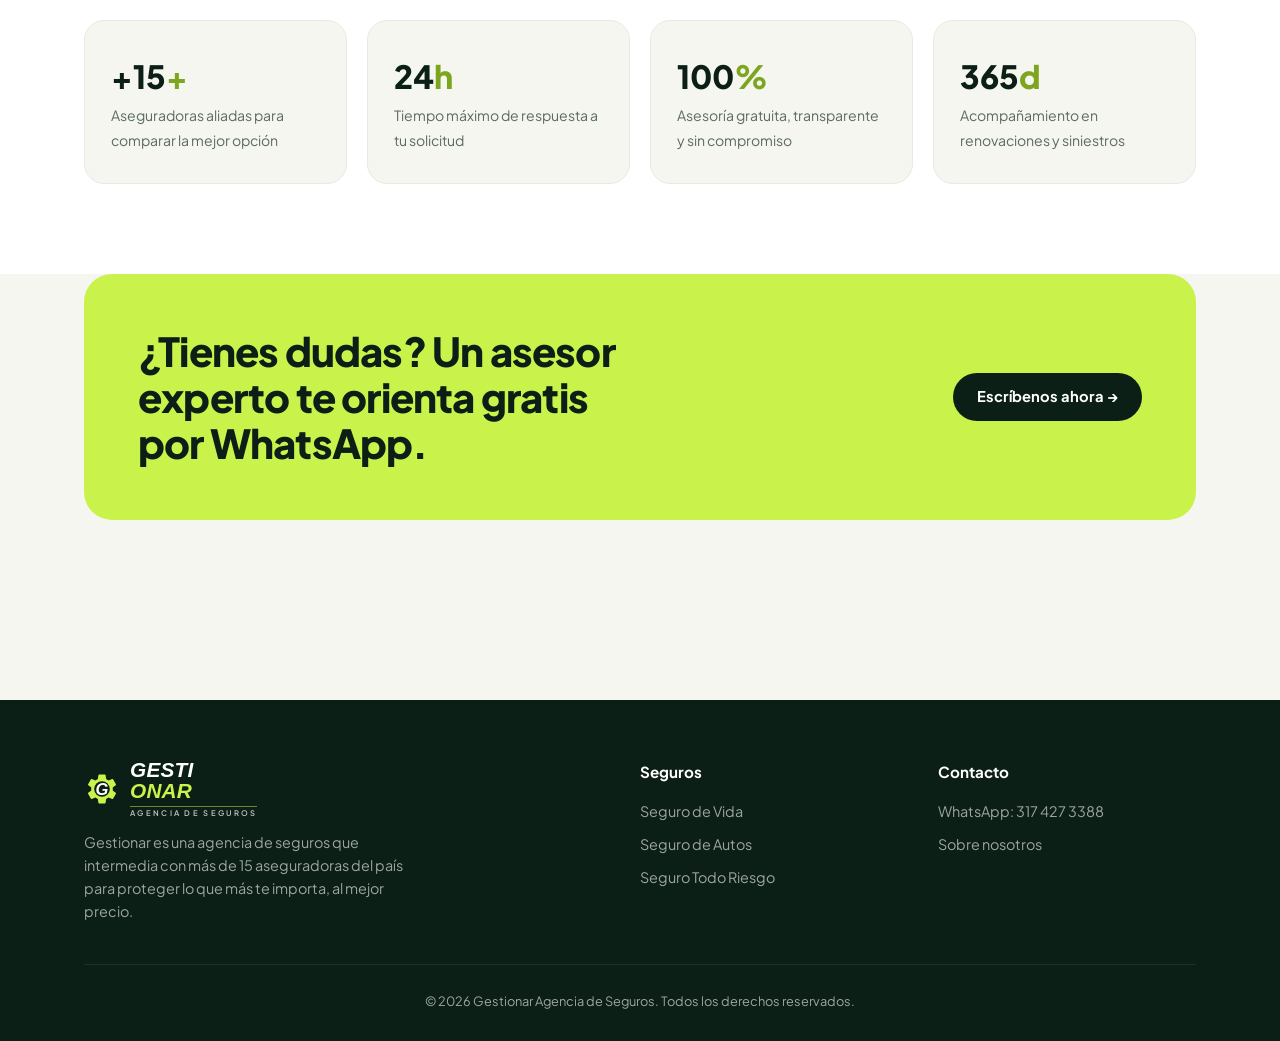
==== commit c58d25b7: "Add files via upload" ====
--- a/index.html
+++ b/index.html
@@ -3,195 +3,36 @@
 <head>
 <meta charset="UTF-8" />
 <meta name="viewport" content="width=device-width, initial-scale=1.0" />
-<title>Seguros + | Protege lo que más importa</title>
-<meta name="description" content="Seguros + · Compara y cotiza seguros de vida, autos y todo riesgo de las mejores aseguradoras. Asesoría gratuita y respuesta rápida." />
+<title>Gestionar | Agencia de Seguros — Protege lo que más importa</title>
+<meta name="description" content="Gestionar Agencia de Seguros · Compara y cotiza seguros de vida, autos y todo riesgo de las mejores aseguradoras. Asesoría gratuita y respuesta rápida." />
 <link rel="preconnect" href="https://fonts.googleapis.com" />
 <link rel="preconnect" href="https://fonts.gstatic.com" crossorigin />
 <link href="https://fonts.googleapis.com/css2?family=Plus+Jakarta+Sans:wght@400;500;600;700;800&display=swap" rel="stylesheet" />
+<link rel="stylesheet" href="styles.css" />
 <link rel="icon" href="data:image/svg+xml,<svg xmlns='http://www.w3.org/2000/svg' viewBox='0 0 100 100'><text y='.9em' font-size='90'>🛡️</text></svg>" />
-<style>
-  :root{
-    --dark:#0b1f17;
-    --dark-2:#10291e;
-    --dark-3:#16352a;
-    --lime:#c9f24b;
-    --lime-2:#dcff6b;
-    --cream:#f4f6ef;
-    --white:#ffffff;
-    --gray:#5b6b62;
-    --stroke:rgba(255,255,255,.08);
-    --radius:20px;
-  }
-  *{margin:0;padding:0;box-sizing:border-box}
-  html{scroll-behavior:smooth}
-  body{font-family:'Plus Jakarta Sans',sans-serif;background:var(--cream);color:var(--dark);line-height:1.6}
-  img{max-width:100%}
-  a{text-decoration:none;color:inherit}
-  .container{max-width:1160px;margin:0 auto;padding:0 24px}
-
-  /* ---------- NAV ---------- */
-  header{position:sticky;top:0;z-index:50;background:rgba(11,31,23,.92);backdrop-filter:blur(12px);border-bottom:1px solid var(--stroke)}
-  nav{display:flex;align-items:center;justify-content:space-between;height:72px}
-  .logo{display:flex;align-items:center;gap:10px;color:var(--white);font-weight:800;font-size:1.35rem}
-  .logo .plus{color:var(--lime)}
-  .logo svg{width:30px;height:30px}
-  .nav-links{display:flex;gap:28px;list-style:none}
-  .nav-links a{color:rgba(255,255,255,.75);font-size:.92rem;font-weight:500;transition:color .2s}
-  .nav-links a:hover{color:var(--lime)}
-  .btn{display:inline-flex;align-items:center;gap:8px;padding:12px 24px;border-radius:999px;font-weight:700;font-size:.92rem;cursor:pointer;border:none;transition:transform .15s ease, box-shadow .15s ease;font-family:inherit}
-  .btn:hover{transform:translateY(-2px)}
-  .btn-lime{background:var(--lime);color:var(--dark)}
-  .btn-lime:hover{box-shadow:0 8px 24px rgba(201,242,75,.35)}
-  .btn-outline{background:transparent;color:var(--white);border:1.5px solid rgba(255,255,255,.25)}
-  .btn-outline:hover{border-color:var(--lime);color:var(--lime)}
-  .menu-toggle{display:none;background:none;border:none;color:var(--white);font-size:1.6rem;cursor:pointer}
-
-  /* ---------- HERO ---------- */
-  .hero{background:radial-gradient(1200px 600px at 80% -10%, #1d4433 0%, var(--dark) 55%);color:var(--white);padding:90px 0 100px;position:relative;overflow:hidden}
-  .hero::after{content:'';position:absolute;inset:0;background:url("data:image/svg+xml,%3Csvg width='60' height='60' viewBox='0 0 60 60' xmlns='http://www.w3.org/2000/svg'%3E%3Cpath d='M0 59h60M59 0v60' stroke='%23ffffff' stroke-opacity='.03'/%3E%3C/svg%3E");pointer-events:none}
-  .hero-grid{display:grid;grid-template-columns:1.1fr .9fr;gap:60px;align-items:center;position:relative;z-index:1}
-  .pill{display:inline-flex;align-items:center;gap:8px;background:rgba(201,242,75,.12);color:var(--lime);padding:8px 18px;border-radius:999px;font-size:.82rem;font-weight:600;margin-bottom:22px}
-  .hero h1{font-size:clamp(2.4rem,5vw,3.6rem);font-weight:800;line-height:1.12;letter-spacing:-.02em}
-  .hero h1 em{font-style:normal;color:var(--lime)}
-  .hero p.lead{margin:22px 0 32px;color:rgba(255,255,255,.72);font-size:1.08rem;max-width:520px}
-  .hero-cta{display:flex;gap:14px;flex-wrap:wrap}
-  .hero-stats{display:flex;gap:36px;margin-top:44px;flex-wrap:wrap}
-  .stat b{font-size:1.7rem;font-weight:800;color:var(--lime)}
-  .stat span{display:block;font-size:.82rem;color:rgba(255,255,255,.6)}
-  .hero-card{background:linear-gradient(160deg,var(--dark-3),var(--dark-2));border:1px solid var(--stroke);border-radius:28px;padding:34px;box-shadow:0 30px 80px rgba(0,0,0,.35)}
-  .hero-card h3{color:var(--white);font-size:1.15rem;margin-bottom:6px}
-  .hero-card p{color:rgba(255,255,255,.6);font-size:.88rem;margin-bottom:20px}
-  .quick-links{display:grid;gap:12px}
-  .quick-links a{display:flex;align-items:center;justify-content:space-between;background:rgba(255,255,255,.05);border:1px solid var(--stroke);padding:16px 18px;border-radius:16px;color:var(--white);font-weight:600;font-size:.95rem;transition:all .2s}
-  .quick-links a:hover{background:rgba(201,242,75,.12);border-color:rgba(201,242,75,.4)}
-  .quick-links .ico{display:inline-flex;align-items:center;gap:12px}
-  .quick-links .emoji{width:38px;height:38px;border-radius:12px;background:rgba(201,242,75,.15);display:inline-flex;align-items:center;justify-content:center;font-size:1.1rem}
-  .quick-links .arrow{color:var(--lime)}
-
-  /* ---------- TRUST ---------- */
-  .trust{background:var(--white);padding:26px 0;border-bottom:1px solid #e7ebe2}
-  .trust .container{display:flex;align-items:center;justify-content:center;gap:14px;flex-wrap:wrap;color:var(--gray);font-size:.9rem;font-weight:600;text-align:center}
-  .trust .dot{width:5px;height:5px;border-radius:50%;background:var(--lime);display:inline-block}
-
-  /* ---------- SECTIONS ---------- */
-  .section{padding:90px 0}
-  .section-head{max-width:640px;margin-bottom:50px}
-  .tag{display:inline-block;background:rgba(11,31,23,.06);color:var(--dark);padding:7px 16px;border-radius:999px;font-size:.78rem;font-weight:700;letter-spacing:.04em;text-transform:uppercase;margin-bottom:16px}
-  .tag.on-dark{background:rgba(201,242,75,.12);color:var(--lime)}
-  h2{font-size:clamp(1.8rem,3.4vw,2.5rem);font-weight:800;letter-spacing:-.02em;line-height:1.15}
-  .section-head p{margin-top:14px;color:var(--gray)}
-
-  .insurance{display:grid;grid-template-columns:1fr 1fr;gap:56px;align-items:start}
-  .insurance.reverse .info{order:2}
-  .insurance.reverse .form-card{order:1}
-  .info h2{margin-bottom:16px}
-  .info>p{color:var(--gray);margin-bottom:26px}
-  .benefits{list-style:none;display:grid;gap:14px;margin-bottom:28px}
-  .benefits li{display:flex;gap:12px;align-items:flex-start;font-size:.96rem}
-  .benefits .check{flex:none;width:24px;height:24px;border-radius:8px;background:var(--lime);color:var(--dark);display:inline-flex;align-items:center;justify-content:center;font-weight:800;font-size:.8rem;margin-top:2px}
-  .benefits b{font-weight:700}
-  .benefits span{color:var(--gray)}
-
-  .form-card{background:var(--white);border-radius:var(--radius);padding:34px;box-shadow:0 20px 60px rgba(11,31,23,.08);border:1px solid #e7ebe2}
-  .dark-section .form-card{background:var(--dark-2);border-color:var(--stroke);box-shadow:0 30px 80px rgba(0,0,0,.35)}
-  .form-card h3{font-size:1.2rem;margin-bottom:4px}
-  .form-card .sub{font-size:.85rem;color:var(--gray);margin-bottom:22px}
-  .dark-section .form-card h3{color:var(--white)}
-  .dark-section .form-card .sub{color:rgba(255,255,255,.55)}
-  .form-grid{display:grid;grid-template-columns:1fr 1fr;gap:14px}
-  .form-grid .full{grid-column:1/-1}
-  label{display:block;font-size:.78rem;font-weight:700;margin-bottom:6px;letter-spacing:.02em}
-  .dark-section label{color:rgba(255,255,255,.8)}
-  input,select{width:100%;padding:13px 15px;border-radius:12px;border:1.5px solid #dde3d7;background:var(--cream);font-family:inherit;font-size:.92rem;color:var(--dark);outline:none;transition:border .2s}
-  input:focus,select:focus{border-color:var(--lime);background:var(--white)}
-  .dark-section input,.dark-section select{background:rgba(255,255,255,.06);border-color:var(--stroke);color:var(--white)}
-  .dark-section input::placeholder{color:rgba(255,255,255,.35)}
-  .dark-section input:focus,.dark-section select:focus{border-color:var(--lime);background:rgba(255,255,255,.1)}
-  .dark-section select option{color:var(--dark)}
-  .form-card .btn{width:100%;justify-content:center;margin-top:20px;padding:15px}
-  .form-note{font-size:.75rem;color:var(--gray);margin-top:12px;text-align:center}
-  .dark-section .form-note{color:rgba(255,255,255,.45)}
-  .form-msg{display:none;margin-top:16px;padding:14px 16px;border-radius:12px;font-size:.9rem;font-weight:600;text-align:center}
-  .form-msg.ok{display:block;background:rgba(201,242,75,.2);color:#3d5c14}
-  .dark-section .form-msg.ok{color:var(--lime)}
-  .form-msg.err{display:block;background:#fde8e8;color:#b03030}
-
-  .dark-section{background:radial-gradient(900px 500px at 15% 0%, #1d4433 0%, var(--dark) 60%);color:var(--white)}
-  .dark-section .info>p{color:rgba(255,255,255,.65)}
-  .dark-section .benefits span{color:rgba(255,255,255,.6)}
-
-  /* ---------- WHY US ---------- */
-  .why{background:var(--white)}
-  .why-grid{display:grid;grid-template-columns:repeat(4,1fr);gap:20px;margin-top:10px}
-  .why-card{background:var(--cream);border-radius:var(--radius);padding:30px 26px;border:1px solid #e7ebe2}
-  .why-card b{display:block;font-size:2rem;font-weight:800;color:var(--dark)}
-  .why-card b em{font-style:normal;color:#7da51f}
-  .why-card span{font-size:.88rem;color:var(--gray)}
-
-  /* ---------- CTA BAND ---------- */
-  .cta-band{background:var(--lime);border-radius:28px;padding:54px;display:flex;align-items:center;justify-content:space-between;gap:30px;flex-wrap:wrap}
-  .cta-band h2{color:var(--dark);max-width:520px}
-  .btn-dark{background:var(--dark);color:var(--white)}
-  .btn-dark:hover{box-shadow:0 8px 24px rgba(11,31,23,.35)}
-
-  /* ---------- FOOTER ---------- */
-  footer{background:var(--dark);color:rgba(255,255,255,.6);padding:60px 0 30px;margin-top:90px}
-  .footer-grid{display:grid;grid-template-columns:2fr 1fr 1fr;gap:40px;padding-bottom:40px;border-bottom:1px solid var(--stroke)}
-  footer .logo{margin-bottom:14px}
-  footer h4{color:var(--white);font-size:.95rem;margin-bottom:16px}
-  footer ul{list-style:none;display:grid;gap:10px;font-size:.9rem}
-  footer ul a:hover{color:var(--lime)}
-  .footer-bottom{padding-top:26px;font-size:.8rem;text-align:center}
-
-  /* ---------- WHATSAPP ---------- */
-  .wa-float{position:fixed;bottom:26px;right:26px;z-index:90;display:flex;align-items:center;gap:10px;background:#25d366;color:#fff;padding:14px 20px;border-radius:999px;font-weight:700;font-size:.95rem;box-shadow:0 10px 30px rgba(37,211,102,.45);transition:transform .2s}
-  .wa-float:hover{transform:scale(1.06)}
-  .wa-float svg{width:24px;height:24px;flex:none}
-  @keyframes pulse{0%{box-shadow:0 0 0 0 rgba(37,211,102,.5)}70%{box-shadow:0 0 0 16px rgba(37,211,102,0)}100%{box-shadow:0 0 0 0 rgba(37,211,102,0)}}
-  .wa-float{animation:pulse 2.4s infinite}
-
-  /* ---------- RESPONSIVE ---------- */
-  @media(max-width:900px){
-    .hero-grid,.insurance{grid-template-columns:1fr}
-    .insurance.reverse .info{order:1}
-    .insurance.reverse .form-card{order:2}
-    .why-grid{grid-template-columns:repeat(2,1fr)}
-    .nav-links{display:none;position:absolute;top:72px;left:0;right:0;background:var(--dark);flex-direction:column;padding:20px 24px;gap:18px;border-bottom:1px solid var(--stroke)}
-    .nav-links.open{display:flex}
-    .menu-toggle{display:block}
-    nav .btn{display:none}
-    .footer-grid{grid-template-columns:1fr}
-    .cta-band{padding:36px}
-    .wa-float span{display:none}
-    .wa-float{padding:16px}
-  }
-  @media(max-width:520px){.form-grid{grid-template-columns:1fr}.why-grid{grid-template-columns:1fr}}
-</style>
 </head>
 <body>
 
-<!-- ================= NAV ================= -->
 <header>
   <div class="container">
     <nav>
-      <a class="logo" href="#inicio">
-        <svg viewBox="0 0 24 24" fill="none"><path d="M12 2L4 5.5V11c0 5 3.4 9.3 8 10.5 4.6-1.2 8-5.5 8-10.5V5.5L12 2z" fill="#c9f24b"/><path d="M9 12l2 2 4-4" stroke="#0b1f17" stroke-width="2" stroke-linecap="round" stroke-linejoin="round"/></svg>
-        Seguros<span class="plus">+</span>
+      <a class="logo" href="index.html">
+        <svg viewBox="0 0 24 24" fill="none"><path d="M19.14 12.94c.04-.3.06-.61.06-.94 0-.32-.02-.64-.07-.94l2.03-1.58c.18-.14.23-.41.12-.61l-1.92-3.32c-.12-.22-.37-.29-.59-.22l-2.39.96c-.5-.38-1.03-.7-1.62-.94l-.36-2.54c-.04-.24-.24-.41-.48-.41h-3.84c-.24 0-.43.17-.47.41l-.36 2.54c-.59.24-1.13.57-1.62.94l-2.39-.96c-.22-.08-.47 0-.59.22L2.74 8.87c-.12.21-.08.47.12.61l2.03 1.58c-.05.3-.09.63-.09.94s.02.64.07.94l-2.03 1.58c-.18.14-.23.41-.12.61l1.92 3.32c.12.22.37.29.59.22l2.39-.96c.5.38 1.03.7 1.62.94l.36 2.54c.05.24.24.41.48.41h3.84c.24 0 .44-.17.47-.41l.36-2.54c.59-.24 1.13-.56 1.62-.94l2.39.96c.22.08.47 0 .59-.22l1.92-3.32c.12-.22.07-.47-.12-.61l-2.01-1.58z" fill="#c9f24b"/><circle cx="12" cy="12" r="5.2" fill="#0b1f17"/><text x="12" y="16" font-size="11" font-weight="800" fill="#ffffff" text-anchor="middle" font-family="'Plus Jakarta Sans',Arial,sans-serif" font-style="italic">G</text></svg>
+        <span class="logo-text">GESTI<span class="plus">ONAR</span><small>AGENCIA DE SEGUROS</small></span>
       </a>
       <ul class="nav-links" id="navLinks">
-        <li><a href="#inicio">Inicio</a></li>
-        <li><a href="#vida">Seguro de Vida</a></li>
-        <li><a href="#autos">Seguro de Autos</a></li>
-        <li><a href="#todoriesgo">Todo Riesgo</a></li>
-        <li><a href="#nosotros">Nosotros</a></li>
+        <li><a href="index.html" class="active">Inicio</a></li>
+        <li><a href="vida.html">Seguro de Vida</a></li>
+        <li><a href="autos.html">Seguro de Autos</a></li>
+        <li><a href="todo-riesgo.html">Todo Riesgo</a></li>
+        <li><a href="nosotros.html">Nosotros</a></li>
       </ul>
-      <a class="btn btn-lime" href="#vida">Cotiza gratis</a>
+      <a class="btn btn-lime" href="#seguros">Cotiza gratis</a>
       <button class="menu-toggle" id="menuToggle" aria-label="Menú">☰</button>
     </nav>
   </div>
 </header>
 
-<!-- ================= HERO ================= -->
 <section class="hero" id="inicio">
   <div class="container hero-grid">
     <div>
@@ -199,28 +40,22 @@
       <h1>Protege lo que más importa, <em>hoy y siempre</em></h1>
       <p class="lead">Comparamos las mejores aseguradoras del país para encontrar el seguro ideal para ti, tu familia y tu patrimonio. Asesoría gratuita y sin compromiso.</p>
       <div class="hero-cta">
-        <a class="btn btn-lime" href="#vida">Cotizar mi seguro</a>
+        <a class="btn btn-lime" href="#seguros">Cotizar mi seguro</a>
         <a class="btn btn-outline" href="https://wa.me/573174273388?text=Hola%2C%20quiero%20asesor%C3%ADa%20sobre%20seguros" target="_blank" rel="noopener">Hablar con un asesor</a>
       </div>
       <div class="hero-stats">
-        <div class="stat"><b>+10</b><span>Aseguradoras aliadas</span></div>
+        <div class="stat"><b>+15</b><span>Aseguradoras aliadas</span></div>
         <div class="stat"><b>24h</b><span>Respuesta a tu cotización</span></div>
         <div class="stat"><b>100%</b><span>Asesoría gratuita</span></div>
       </div>
     </div>
-    <div class="hero-card">
-      <h3>¿Qué quieres proteger?</h3>
-      <p>Elige el seguro y cotiza en menos de 2 minutos.</p>
-      <div class="quick-links">
-        <a href="#vida"><span class="ico"><span class="emoji">❤️</span> Seguro de Vida</span><span class="arrow">→</span></a>
-        <a href="#autos"><span class="ico"><span class="emoji">🚗</span> Seguro de Autos</span><span class="arrow">→</span></a>
-        <a href="#todoriesgo"><span class="ico"><span class="emoji">🏠</span> Seguro Todo Riesgo</span><span class="arrow">→</span></a>
-      </div>
-    </div>
-  </div>
-</section>
-
-<!-- ================= TRUST ================= -->
+    <div class="hero-media">
+      <img src="https://images.unsplash.com/photo-1600880292203-757bb62b4baf?auto=format&fit=crop&w=1200&q=70" alt="Asesoría personalizada de seguros" />
+      <div class="hero-badge">4.8 ★<span>Clientes satisfechos</span></div>
+    </div>
+  </div>
+</section>
+
 <div class="trust">
   <div class="container">
     <span>Asesoría personalizada</span><span class="dot"></span>
@@ -230,134 +65,127 @@
   </div>
 </div>
 
-<!-- ================= VIDA ================= -->
-<section class="section" id="vida">
-  <div class="container insurance">
-    <div class="info">
-      <span class="tag">Seguro de Vida</span>
-      <h2>El futuro de los tuyos, siempre asegurado</h2>
-      <p>Un seguro de vida es un acto de amor: garantiza la estabilidad económica de tu familia ante cualquier imprevisto y te acompaña en cada etapa de la vida.</p>
-      <ul class="benefits">
-        <li><span class="check">✓</span><span><b>Protección económica</b> — respaldo para tu familia en caso de fallecimiento o invalidez.</span></li>
-        <li><span class="check">✓</span><span><b>Enfermedades graves</b> — anticipo de capital para tratamientos de alto costo.</span></li>
-        <li><span class="check">✓</span><span><b>Ahorro con propósito</b> — planes que combinan protección y ahorro para tus metas.</span></li>
-        <li><span class="check">✓</span><span><b>Asistencias en vida</b> — orientación médica, psicológica y jurídica cuando la necesites.</span></li>
-      </ul>
-    </div>
-    <div class="form-card">
-      <h3>Cotiza tu Seguro de Vida</h3>
-      <p class="sub">Déjanos tus datos y un asesor te contactará con las mejores opciones.</p>
-      <form data-tipo="Seguro de Vida">
-        <div class="form-grid">
-          <div class="full"><label>Nombre completo</label><input type="text" name="nombre" placeholder="Ej. Ana María Pérez" required /></div>
-          <div><label>Teléfono / WhatsApp</label><input type="tel" name="telefono" placeholder="300 000 0000" required /></div>
-          <div><label>Correo electrónico</label><input type="email" name="email" placeholder="tucorreo@mail.com" required /></div>
-          <div><label>Edad</label><input type="number" name="edad" min="18" max="99" placeholder="Ej. 35" required /></div>
-          <div><label>Ciudad</label><input type="text" name="ciudad" placeholder="Ej. Bogotá" required /></div>
-          <div class="full"><label>¿Qué buscas principalmente?</label>
-            <select name="interes" required>
-              <option value="" disabled selected>Selecciona una opción</option>
-              <option>Proteger a mi familia</option>
-              <option>Ahorro + protección</option>
-              <option>Cobertura de enfermedades graves</option>
-              <option>Seguro educativo para mis hijos</option>
-            </select>
-          </div>
-        </div>
-        <button class="btn btn-dark" type="submit">Solicitar cotización</button>
-        <p class="form-note">🔒 Tus datos están protegidos. Solo los usamos para contactarte.</p>
-        <div class="form-msg"></div>
-      </form>
-    </div>
-  </div>
-</section>
-
-<!-- ================= AUTOS (dark) ================= -->
-<section class="section dark-section" id="autos">
-  <div class="container insurance reverse">
-    <div class="info">
-      <span class="tag on-dark">Seguro de Autos</span>
-      <h2>Muévete tranquilo, nosotros te respaldamos</h2>
-      <p>Protege tu vehículo contra choques, hurto y daños a terceros. Con asistencias en carretera y carro taller para que nunca te quedes varado.</p>
-      <ul class="benefits">
-        <li><span class="check">✓</span><span><b>Pérdida total y parcial</b> — por daños o hurto de tu vehículo.</span></li>
-        <li><span class="check">✓</span><span><b>Responsabilidad civil</b> — cubre daños a bienes y personas de terceros.</span></li>
-        <li><span class="check">✓</span><span><b>Asistencia en vía 24/7</b> — grúa, carro taller y conductor elegido.</span></li>
-        <li><span class="check">✓</span><span><b>Vehículo de reemplazo</b> — sigue moviéndote mientras reparan el tuyo.</span></li>
-      </ul>
-    </div>
-    <div class="form-card">
-      <h3>Cotiza tu Seguro de Autos</h3>
-      <p class="sub">Cuéntanos de tu vehículo y te enviamos las mejores tarifas.</p>
-      <form data-tipo="Seguro de Autos">
-        <div class="form-grid">
-          <div class="full"><label>Nombre completo</label><input type="text" name="nombre" placeholder="Ej. Carlos Gómez" required /></div>
-          <div><label>Teléfono / WhatsApp</label><input type="tel" name="telefono" placeholder="300 000 0000" required /></div>
-          <div><label>Placa del vehículo</label><input type="text" name="placa" placeholder="ABC123" maxlength="7" required /></div>
-          <div><label>Marca y línea</label><input type="text" name="marca" placeholder="Ej. Mazda 3" required /></div>
-          <div><label>Modelo (año)</label><input type="number" name="modelo" min="1990" max="2027" placeholder="Ej. 2022" required /></div>
-          <div class="full"><label>Ciudad de circulación</label><input type="text" name="ciudad" placeholder="Ej. Medellín" required /></div>
-        </div>
-        <button class="btn btn-lime" type="submit">Solicitar cotización</button>
-        <p class="form-note">🔒 Tus datos están protegidos. Solo los usamos para contactarte.</p>
-        <div class="form-msg"></div>
-      </form>
-    </div>
-  </div>
-</section>
-
-<!-- ================= TODO RIESGO ================= -->
-<section class="section" id="todoriesgo">
-  <div class="container insurance">
-    <div class="info">
-      <span class="tag">Seguro Todo Riesgo</span>
-      <h2>Tu patrimonio protegido ante cualquier imprevisto</h2>
-      <p>Cubre tu hogar, negocio o empresa frente a daños súbitos, accidentales e imprevistos: incendio, sustracción, daños por agua, terremoto y más.</p>
-      <ul class="benefits">
-        <li><span class="check">✓</span><span><b>Daños materiales</b> — incendio, explosión, eventos de la naturaleza.</span></li>
-        <li><span class="check">✓</span><span><b>Sustracción</b> — hurto de contenidos, equipos y mercancías.</span></li>
-        <li><span class="check">✓</span><span><b>Responsabilidad civil</b> — daños a terceros derivados de tu actividad.</span></li>
-        <li><span class="check">✓</span><span><b>Lucro cesante</b> — respaldo si tu negocio debe detener operaciones.</span></li>
-      </ul>
-    </div>
-    <div class="form-card">
-      <h3>Cotiza tu Seguro Todo Riesgo</h3>
-      <p class="sub">Cuéntanos qué quieres proteger y te asesoramos sin costo.</p>
-      <form data-tipo="Seguro Todo Riesgo">
-        <div class="form-grid">
-          <div class="full"><label>Nombre completo</label><input type="text" name="nombre" placeholder="Ej. Laura Rodríguez" required /></div>
-          <div><label>Teléfono / WhatsApp</label><input type="tel" name="telefono" placeholder="300 000 0000" required /></div>
-          <div><label>Correo electrónico</label><input type="email" name="email" placeholder="tucorreo@mail.com" required /></div>
-          <div><label>¿Qué deseas asegurar?</label>
-            <select name="bien" required>
-              <option value="" disabled selected>Selecciona una opción</option>
-              <option>Hogar / Apartamento</option>
-              <option>Local comercial</option>
-              <option>Empresa / Bodega</option>
-              <option>Copropiedad / Edificio</option>
-              <option>Otro</option>
-            </select>
-          </div>
-          <div><label>Ciudad</label><input type="text" name="ciudad" placeholder="Ej. Cali" required /></div>
-        </div>
-        <button class="btn btn-dark" type="submit">Solicitar cotización</button>
-        <p class="form-note">🔒 Tus datos están protegidos. Solo los usamos para contactarte.</p>
-        <div class="form-msg"></div>
-      </form>
-    </div>
-  </div>
-</section>
-
-<!-- ================= WHY US ================= -->
-<section class="section why" id="nosotros">
+<section class="section" id="seguros">
+  <div class="container">
+    <div class="section-head center">
+      <span class="tag">Nuestros seguros</span>
+      <h2>¿Qué quieres proteger hoy?</h2>
+      <p>Elige el seguro que necesitas, conoce sus coberturas y cotiza en menos de 2 minutos.</p>
+    </div>
+    <div class="products-grid">
+      <a class="product-card" href="vida.html">
+        <img src="https://images.unsplash.com/photo-1511895426328-dc8714191300?auto=format&fit=crop&w=900&q=70" alt="Familia feliz - Seguro de Vida" />
+        <div class="body">
+          <h3>Seguro de Vida ❤️</h3>
+          <p>Garantiza la estabilidad económica de tu familia y protege cada etapa de tu vida con planes de protección y ahorro.</p>
+          <span class="link">Conocer y cotizar →</span>
+        </div>
+      </a>
+      <a class="product-card" href="autos.html">
+        <img src="https://images.unsplash.com/photo-1449965408869-eaa3f722e40d?auto=format&fit=crop&w=900&q=70" alt="Vehículo en carretera - Seguro de Autos" />
+        <div class="body">
+          <h3>Seguro de Autos 🚗</h3>
+          <p>Protege tu vehículo contra choques, hurto y daños a terceros, con asistencia en vía 24/7 en todo el país.</p>
+          <span class="link">Conocer y cotizar →</span>
+        </div>
+      </a>
+      <a class="product-card" href="todo-riesgo.html">
+        <img src="https://images.unsplash.com/photo-1570129477492-45c003edd2be?auto=format&fit=crop&w=900&q=70" alt="Vivienda protegida - Seguro Todo Riesgo" />
+        <div class="body">
+          <h3>Seguro Todo Riesgo 🏠</h3>
+          <p>Cubre tu hogar, negocio o empresa frente a incendio, sustracción, daños por agua, terremoto y mucho más.</p>
+          <span class="link">Conocer y cotizar →</span>
+        </div>
+      </a>
+    </div>
+  </div>
+</section>
+
+<section class="section" style="padding-top:0" id="portafolio">
+  <div class="container">
+    <div class="section-head center">
+      <span class="tag">Portafolio completo</span>
+      <h2>Todos los ramos, un solo aliado</h2>
+      <p>Además de nuestras líneas principales, en Gestionar intermediamos todo el portafolio de seguros para personas y empresas.</p>
+    </div>
+    <div class="portfolio-grid">
+      <div class="portfolio-card">
+        <h3>🏭 Seguros de daños</h3>
+        <p>Protegen tu patrimonio, tus bienes y tu operación.</p>
+        <div class="chips">
+          <span class="chip">Incendio</span>
+          <span class="chip">Terremoto</span>
+          <span class="chip">Automóviles</span>
+          <span class="chip">Transporte</span>
+          <span class="chip">Cumplimiento</span>
+          <span class="chip">Responsabilidad civil</span>
+          <span class="chip">Manejo</span>
+          <span class="chip">Sustracción (hurto)</span>
+          <span class="chip">Ingeniería</span>
+          <span class="chip">Lucro cesante</span>
+          <span class="chip">Crédito</span>
+          <span class="chip">Aviación</span>
+          <span class="chip">Navegación marítima</span>
+          <span class="chip">Todo riesgo</span>
+        </div>
+      </div>
+      <div class="portfolio-card">
+        <h3>👨‍👩‍👧 Seguros de personas</h3>
+        <p>Protegen la vida, la salud y la integridad física de las personas.</p>
+        <div class="chips">
+          <span class="chip">Vida individual</span>
+          <span class="chip">Vida grupo</span>
+          <span class="chip">Accidentes personales</span>
+          <span class="chip">Salud</span>
+          <span class="chip">Enfermedades graves</span>
+          <span class="chip">Exequias</span>
+          <span class="chip">Educación</span>
+          <span class="chip">Pensiones y rentas vitalicias</span>
+          <span class="chip">ARL (empresarial)</span>
+          <span class="chip">Asistencia en viajes</span>
+        </div>
+      </div>
+    </div>
+  </div>
+</section>
+
+<section class="section dark-section" id="aseguradoras">
+  <div class="container">
+    <div class="section-head center">
+      <span class="tag on-dark">Aseguradoras aliadas</span>
+      <h2>Intermediamos con las mejores compañías del país</h2>
+      <p style="color:rgba(255,255,255,.65)">Comparamos entre más de 15 aseguradoras para encontrar la cobertura ideal al mejor precio.</p>
+    </div>
+    <div class="chips" style="justify-content:center">
+      <span class="chip">Sura</span>
+      <span class="chip">Bolívar</span>
+      <span class="chip">Mapfre</span>
+      <span class="chip">Estado</span>
+      <span class="chip">Colpatria</span>
+      <span class="chip">Qualitas</span>
+      <span class="chip">HDI</span>
+      <span class="chip">Allianz</span>
+      <span class="chip">SBS</span>
+      <span class="chip">Previsora</span>
+      <span class="chip">Mundial</span>
+      <span class="chip">Solidaria</span>
+      <span class="chip">Equidad</span>
+      <span class="chip">Zurich</span>
+      <span class="chip hl">Terrawin · Asistencia en viajes</span>
+      <span class="chip hl">Assist Card · Asistencia en viajes</span>
+    </div>
+  </div>
+</section>
+
+<section class="section why">
   <div class="container">
     <div class="section-head">
-      <span class="tag">¿Por qué Seguros +?</span>
+      <span class="tag">¿Por qué Gestionar?</span>
       <h2>Un aliado, todas las aseguradoras</h2>
       <p>No trabajamos para una aseguradora: trabajamos para ti. Comparamos coberturas y precios de las principales compañías del país y te acompañamos antes, durante y después de contratar tu póliza.</p>
     </div>
     <div class="why-grid">
-      <div class="why-card"><b>+10<em>+</em></b><span>Aseguradoras aliadas para comparar la mejor opción</span></div>
+      <div class="why-card"><b>+15<em>+</em></b><span>Aseguradoras aliadas para comparar la mejor opción</span></div>
       <div class="why-card"><b>24<em>h</em></b><span>Tiempo máximo de respuesta a tu solicitud</span></div>
       <div class="why-card"><b>100<em>%</em></b><span>Asesoría gratuita, transparente y sin compromiso</span></div>
       <div class="why-card"><b>365<em>d</em></b><span>Acompañamiento en renovaciones y siniestros</span></div>
@@ -365,7 +193,6 @@
   </div>
 </section>
 
-<!-- ================= CTA BAND ================= -->
 <section class="section" style="padding-top:0">
   <div class="container">
     <div class="cta-band">
@@ -375,93 +202,41 @@
   </div>
 </section>
 
-<!-- ================= FOOTER ================= -->
 <footer>
   <div class="container">
     <div class="footer-grid">
       <div>
-        <a class="logo" href="#inicio">
-          <svg viewBox="0 0 24 24" fill="none"><path d="M12 2L4 5.5V11c0 5 3.4 9.3 8 10.5 4.6-1.2 8-5.5 8-10.5V5.5L12 2z" fill="#c9f24b"/><path d="M9 12l2 2 4-4" stroke="#0b1f17" stroke-width="2" stroke-linecap="round" stroke-linejoin="round"/></svg>
-          Seguros<span class="plus">+</span>
+        <a class="logo" href="index.html">
+          <svg viewBox="0 0 24 24" fill="none"><path d="M19.14 12.94c.04-.3.06-.61.06-.94 0-.32-.02-.64-.07-.94l2.03-1.58c.18-.14.23-.41.12-.61l-1.92-3.32c-.12-.22-.37-.29-.59-.22l-2.39.96c-.5-.38-1.03-.7-1.62-.94l-.36-2.54c-.04-.24-.24-.41-.48-.41h-3.84c-.24 0-.43.17-.47.41l-.36 2.54c-.59.24-1.13.57-1.62.94l-2.39-.96c-.22-.08-.47 0-.59.22L2.74 8.87c-.12.21-.08.47.12.61l2.03 1.58c-.05.3-.09.63-.09.94s.02.64.07.94l-2.03 1.58c-.18.14-.23.41-.12.61l1.92 3.32c.12.22.37.29.59.22l2.39-.96c.5.38 1.03.7 1.62.94l.36 2.54c.05.24.24.41.48.41h3.84c.24 0 .44-.17.47-.41l.36-2.54c.59-.24 1.13-.56 1.62-.94l2.39.96c.22.08.47 0 .59-.22l1.92-3.32c.12-.22.07-.47-.12-.61l-2.01-1.58z" fill="#c9f24b"/><circle cx="12" cy="12" r="5.2" fill="#0b1f17"/><text x="12" y="16" font-size="11" font-weight="800" fill="#ffffff" text-anchor="middle" font-family="'Plus Jakarta Sans',Arial,sans-serif" font-style="italic">G</text></svg>
+          <span class="logo-text">GESTI<span class="plus">ONAR</span><small>AGENCIA DE SEGUROS</small></span>
         </a>
-        <p style="max-width:320px;font-size:.9rem">Agencia de seguros multimarca. Comparamos, cotizamos y te acompañamos para que asegures lo que más importa.</p>
+        <p style="max-width:320px;font-size:.9rem">Gestionar es una agencia de seguros que intermedia con más de 15 aseguradoras del país para proteger lo que más te importa, al mejor precio.</p>
       </div>
       <div>
         <h4>Seguros</h4>
         <ul>
-          <li><a href="#vida">Seguro de Vida</a></li>
-          <li><a href="#autos">Seguro de Autos</a></li>
-          <li><a href="#todoriesgo">Seguro Todo Riesgo</a></li>
+          <li><a href="vida.html">Seguro de Vida</a></li>
+          <li><a href="autos.html">Seguro de Autos</a></li>
+          <li><a href="todo-riesgo.html">Seguro Todo Riesgo</a></li>
         </ul>
       </div>
       <div>
         <h4>Contacto</h4>
         <ul>
           <li><a href="https://wa.me/573174273388" target="_blank" rel="noopener">WhatsApp: 317 427 3388</a></li>
-          <li><a href="#nosotros">Sobre nosotros</a></li>
+          <li><a href="nosotros.html">Sobre nosotros</a></li>
         </ul>
       </div>
     </div>
-    <div class="footer-bottom">© 2026 Seguros +. Todos los derechos reservados.</div>
+    <div class="footer-bottom">© 2026 Gestionar Agencia de Seguros. Todos los derechos reservados.</div>
   </div>
 </footer>
 
-<!-- ================= WHATSAPP FLOAT ================= -->
 <a class="wa-float" href="https://wa.me/573174273388?text=Hola%2C%20quiero%20asesor%C3%ADa%20sobre%20seguros" target="_blank" rel="noopener" aria-label="Asesoría por WhatsApp">
   <svg viewBox="0 0 32 32" fill="currentColor"><path d="M16 3C9.4 3 4 8.4 4 15c0 2.1.6 4.2 1.6 6L4 29l8.2-1.5c1.7.9 3.6 1.4 5.8 1.4 6.6 0 12-5.4 12-12S22.6 3 16 3zm0 22.5c-1.9 0-3.7-.5-5.2-1.4l-.4-.2-4.9.9.9-4.7-.2-.4c-1-1.6-1.6-3.5-1.6-5.7C4.6 9 9.7 3.9 16 3.9S27.4 9 27.4 15.3 22.3 25.5 16 25.5zm5.8-7.6c-.3-.2-1.9-.9-2.2-1s-.5-.2-.7.2-.8 1-1 1.2-.4.2-.7.1c-.3-.2-1.3-.5-2.5-1.6-.9-.8-1.6-1.8-1.7-2.1s0-.5.1-.6l.5-.6c.2-.2.2-.4.3-.6s0-.5 0-.6c-.1-.2-.7-1.7-1-2.4-.3-.6-.5-.5-.7-.5h-.6c-.2 0-.6.1-.9.4s-1.1 1.1-1.1 2.7 1.2 3.1 1.3 3.4c.2.2 2.3 3.5 5.5 4.9.8.3 1.4.5 1.9.7.8.2 1.5.2 2.1.1.6-.1 1.9-.8 2.2-1.5.3-.8.3-1.4.2-1.5s-.3-.2-.6-.4z"/></svg>
   <span>Asesoría por WhatsApp</span>
 </a>
 
-<script>
-  // ====== CONFIGURACIÓN ======
-  // Pega aquí la URL de tu Google Apps Script (termina en /exec)
-  const SHEETS_URL = "PEGA_AQUI_TU_URL_DE_APPS_SCRIPT";
-
-  // ====== Menú móvil ======
-  document.getElementById('menuToggle').addEventListener('click', () => {
-    document.getElementById('navLinks').classList.toggle('open');
-  });
-  document.querySelectorAll('#navLinks a').forEach(a =>
-    a.addEventListener('click', () => document.getElementById('navLinks').classList.remove('open'))
-  );
-
-  // ====== Envío de formularios a Google Sheets ======
-  document.querySelectorAll('form[data-tipo]').forEach(form => {
-    form.addEventListener('submit', async (e) => {
-      e.preventDefault();
-      const btn = form.querySelector('button[type=submit]');
-      const msg = form.querySelector('.form-msg');
-      const original = btn.textContent;
-      btn.disabled = true;
-      btn.textContent = 'Enviando...';
-      msg.className = 'form-msg';
-
-      const data = { tipo: form.dataset.tipo, fecha: new Date().toLocaleString('es-CO') };
-      new FormData(form).forEach((v, k) => data[k] = v);
-
-      try {
-        if (SHEETS_URL.startsWith('http')) {
-          await fetch(SHEETS_URL, {
-            method: 'POST',
-            mode: 'no-cors',
-            headers: { 'Content-Type': 'text/plain;charset=utf-8' },
-            body: JSON.stringify(data)
-          });
-        } else {
-          console.warn('SHEETS_URL sin configurar. Datos:', data);
-        }
-        msg.textContent = '✅ ¡Listo! Recibimos tu solicitud. Un asesor te contactará muy pronto.';
-        msg.classList.add('ok');
-        form.reset();
-      } catch (err) {
-        msg.textContent = '⚠️ Hubo un error al enviar. Intenta de nuevo o escríbenos por WhatsApp.';
-        msg.classList.add('err');
-      } finally {
-        btn.disabled = false;
-        btn.textContent = original;
-      }
-    });
-  });
-</script>
+<script src="app.js"></script>
 </body>
 </html>
--- a/styles.css
+++ b/styles.css
@@ -0,0 +1,204 @@
+:root{
+  --dark:#0b1f17;
+  --dark-2:#10291e;
+  --dark-3:#16352a;
+  --lime:#c9f24b;
+  --lime-2:#dcff6b;
+  --cream:#f4f6ef;
+  --white:#ffffff;
+  --gray:#5b6b62;
+  --stroke:rgba(255,255,255,.08);
+  --radius:20px;
+}
+*{margin:0;padding:0;box-sizing:border-box}
+html{scroll-behavior:smooth}
+body{font-family:'Plus Jakarta Sans',sans-serif;background:var(--cream);color:var(--dark);line-height:1.6}
+img{max-width:100%;display:block}
+a{text-decoration:none;color:inherit}
+.container{max-width:1160px;margin:0 auto;padding:0 24px}
+
+/* ---------- NAV ---------- */
+header{position:sticky;top:0;z-index:50;background:rgba(11,31,23,.92);backdrop-filter:blur(12px);border-bottom:1px solid var(--stroke)}
+nav{display:flex;align-items:center;justify-content:space-between;height:72px}
+.logo{display:flex;align-items:center;gap:10px;color:var(--white);font-weight:800;font-size:1.3rem;font-style:italic;letter-spacing:.01em}
+.logo .plus{color:var(--lime)}
+.logo svg{width:36px;height:36px;flex:none}
+.logo-text{display:flex;flex-direction:column;line-height:1}
+.logo-text small{font-size:.48rem;letter-spacing:.3em;color:rgba(255,255,255,.75);font-weight:600;font-style:normal;margin-top:4px;border-top:1px solid rgba(201,242,75,.5);padding-top:3px}
+.nav-links{display:flex;gap:28px;list-style:none}
+.nav-links a{color:rgba(255,255,255,.75);font-size:.92rem;font-weight:500;transition:color .2s}
+.nav-links a:hover,.nav-links a.active{color:var(--lime)}
+.btn{display:inline-flex;align-items:center;gap:8px;padding:12px 24px;border-radius:999px;font-weight:700;font-size:.92rem;cursor:pointer;border:none;transition:transform .15s ease, box-shadow .15s ease;font-family:inherit}
+.btn:hover{transform:translateY(-2px)}
+.btn-lime{background:var(--lime);color:var(--dark)}
+.btn-lime:hover{box-shadow:0 8px 24px rgba(201,242,75,.35)}
+.btn-outline{background:transparent;color:var(--white);border:1.5px solid rgba(255,255,255,.25)}
+.btn-outline:hover{border-color:var(--lime);color:var(--lime)}
+.btn-dark{background:var(--dark);color:var(--white)}
+.btn-dark:hover{box-shadow:0 8px 24px rgba(11,31,23,.35)}
+.menu-toggle{display:none;background:none;border:none;color:var(--white);font-size:1.6rem;cursor:pointer}
+
+/* ---------- HERO (home) ---------- */
+.hero{background:radial-gradient(1200px 600px at 80% -10%, #1d4433 0%, var(--dark) 55%);color:var(--white);padding:90px 0 100px;position:relative;overflow:hidden}
+.hero::after{content:'';position:absolute;inset:0;background:url("data:image/svg+xml,%3Csvg width='60' height='60' viewBox='0 0 60 60' xmlns='http://www.w3.org/2000/svg'%3E%3Cpath d='M0 59h60M59 0v60' stroke='%23ffffff' stroke-opacity='.03'/%3E%3C/svg%3E");pointer-events:none}
+.hero-grid{display:grid;grid-template-columns:1.05fr .95fr;gap:60px;align-items:center;position:relative;z-index:1}
+.pill{display:inline-flex;align-items:center;gap:8px;background:rgba(201,242,75,.12);color:var(--lime);padding:8px 18px;border-radius:999px;font-size:.82rem;font-weight:600;margin-bottom:22px}
+.hero h1{font-size:clamp(2.4rem,5vw,3.6rem);font-weight:800;line-height:1.12;letter-spacing:-.02em}
+.hero h1 em{font-style:normal;color:var(--lime)}
+.hero p.lead{margin:22px 0 32px;color:rgba(255,255,255,.72);font-size:1.08rem;max-width:520px}
+.hero-cta{display:flex;gap:14px;flex-wrap:wrap}
+.hero-stats{display:flex;gap:36px;margin-top:44px;flex-wrap:wrap}
+.stat b{font-size:1.7rem;font-weight:800;color:var(--lime)}
+.stat span{display:block;font-size:.82rem;color:rgba(255,255,255,.6)}
+.hero-media{position:relative}
+.hero-media img{border-radius:28px;width:100%;height:440px;object-fit:cover;box-shadow:0 30px 80px rgba(0,0,0,.4)}
+.hero-badge{position:absolute;bottom:-20px;left:-20px;background:var(--lime);color:var(--dark);padding:16px 22px;border-radius:18px;font-weight:800;box-shadow:0 16px 40px rgba(0,0,0,.3)}
+.hero-badge span{display:block;font-size:.75rem;font-weight:600}
+
+/* ---------- PAGE HERO (interior pages) ---------- */
+.page-hero{background:radial-gradient(1000px 500px at 75% -10%, #1d4433 0%, var(--dark) 60%);color:var(--white);padding:70px 0;position:relative;overflow:hidden}
+.page-hero-grid{display:grid;grid-template-columns:1.05fr .95fr;gap:50px;align-items:center}
+.page-hero h1{font-size:clamp(2rem,4.2vw,3rem);font-weight:800;line-height:1.15;letter-spacing:-.02em}
+.page-hero h1 em{font-style:normal;color:var(--lime)}
+.page-hero p.lead{margin:18px 0 28px;color:rgba(255,255,255,.72);font-size:1.05rem;max-width:520px}
+.page-hero img{border-radius:26px;width:100%;height:360px;object-fit:cover;box-shadow:0 30px 80px rgba(0,0,0,.4)}
+.breadcrumb{font-size:.82rem;color:rgba(255,255,255,.5);margin-bottom:18px}
+.breadcrumb a:hover{color:var(--lime)}
+
+/* ---------- TRUST ---------- */
+.trust{background:var(--white);padding:26px 0;border-bottom:1px solid #e7ebe2}
+.trust .container{display:flex;align-items:center;justify-content:center;gap:14px;flex-wrap:wrap;color:var(--gray);font-size:.9rem;font-weight:600;text-align:center}
+.trust .dot{width:5px;height:5px;border-radius:50%;background:var(--lime);display:inline-block}
+
+/* ---------- SECTIONS ---------- */
+.section{padding:90px 0}
+.section-head{max-width:640px;margin-bottom:50px}
+.section-head.center{margin:0 auto 50px;text-align:center}
+.tag{display:inline-block;background:rgba(11,31,23,.06);color:var(--dark);padding:7px 16px;border-radius:999px;font-size:.78rem;font-weight:700;letter-spacing:.04em;text-transform:uppercase;margin-bottom:16px}
+.tag.on-dark{background:rgba(201,242,75,.12);color:var(--lime)}
+h2{font-size:clamp(1.8rem,3.4vw,2.5rem);font-weight:800;letter-spacing:-.02em;line-height:1.15}
+.section-head p{margin-top:14px;color:var(--gray)}
+
+/* ---------- HOME: PRODUCT CARDS ---------- */
+.products-grid{display:grid;grid-template-columns:repeat(3,1fr);gap:24px}
+.product-card{background:var(--white);border-radius:24px;overflow:hidden;border:1px solid #e7ebe2;box-shadow:0 14px 44px rgba(11,31,23,.07);display:flex;flex-direction:column;transition:transform .2s ease, box-shadow .2s ease}
+.product-card:hover{transform:translateY(-6px);box-shadow:0 24px 60px rgba(11,31,23,.13)}
+.product-card img{height:200px;width:100%;object-fit:cover}
+.product-card .body{padding:26px;display:flex;flex-direction:column;flex:1}
+.product-card h3{font-size:1.25rem;margin-bottom:8px}
+.product-card p{color:var(--gray);font-size:.92rem;margin-bottom:18px;flex:1}
+.product-card .link{color:#5a7a16;font-weight:700;font-size:.92rem}
+.product-card .link:hover{color:var(--dark)}
+
+/* ---------- INSURANCE LAYOUT ---------- */
+.insurance{display:grid;grid-template-columns:1fr 1fr;gap:56px;align-items:start}
+.insurance.reverse .info{order:2}
+.insurance.reverse .form-card{order:1}
+.info h2{margin-bottom:16px}
+.info>p{color:var(--gray);margin-bottom:26px}
+.benefits{list-style:none;display:grid;gap:14px;margin-bottom:28px}
+.benefits li{display:flex;gap:12px;align-items:flex-start;font-size:.96rem}
+.benefits .check{flex:none;width:24px;height:24px;border-radius:8px;background:var(--lime);color:var(--dark);display:inline-flex;align-items:center;justify-content:center;font-weight:800;font-size:.8rem;margin-top:2px}
+.benefits b{font-weight:700}
+.benefits span{color:var(--gray)}
+
+/* ---------- COVERAGE CARDS ---------- */
+.coverage-grid{display:grid;grid-template-columns:repeat(3,1fr);gap:20px}
+.coverage-card{background:var(--white);border:1px solid #e7ebe2;border-radius:var(--radius);padding:26px;box-shadow:0 10px 30px rgba(11,31,23,.05)}
+.coverage-card .emoji{width:46px;height:46px;border-radius:14px;background:rgba(201,242,75,.25);display:flex;align-items:center;justify-content:center;font-size:1.3rem;margin-bottom:14px}
+.coverage-card h3{font-size:1.02rem;margin-bottom:6px}
+.coverage-card p{font-size:.88rem;color:var(--gray)}
+
+/* ---------- IMAGE + TEXT SPLIT ---------- */
+.split{display:grid;grid-template-columns:1fr 1fr;gap:50px;align-items:center}
+.split img{border-radius:24px;width:100%;height:380px;object-fit:cover;box-shadow:0 20px 60px rgba(11,31,23,.12)}
+
+/* ---------- FORMS ---------- */
+.form-card{background:var(--white);border-radius:var(--radius);padding:34px;box-shadow:0 20px 60px rgba(11,31,23,.08);border:1px solid #e7ebe2}
+.dark-section .form-card{background:var(--dark-2);border-color:var(--stroke);box-shadow:0 30px 80px rgba(0,0,0,.35)}
+.form-card h3{font-size:1.2rem;margin-bottom:4px}
+.form-card .sub{font-size:.85rem;color:var(--gray);margin-bottom:22px}
+.dark-section .form-card h3{color:var(--white)}
+.dark-section .form-card .sub{color:rgba(255,255,255,.55)}
+.form-grid{display:grid;grid-template-columns:1fr 1fr;gap:14px}
+.form-grid .full{grid-column:1/-1}
+label{display:block;font-size:.78rem;font-weight:700;margin-bottom:6px;letter-spacing:.02em}
+.dark-section label{color:rgba(255,255,255,.8)}
+input,select{width:100%;padding:13px 15px;border-radius:12px;border:1.5px solid #dde3d7;background:var(--cream);font-family:inherit;font-size:.92rem;color:var(--dark);outline:none;transition:border .2s}
+input:focus,select:focus{border-color:var(--lime);background:var(--white)}
+.dark-section input,.dark-section select{background:rgba(255,255,255,.06);border-color:var(--stroke);color:var(--white)}
+.dark-section input::placeholder{color:rgba(255,255,255,.35)}
+.dark-section input:focus,.dark-section select:focus{border-color:var(--lime);background:rgba(255,255,255,.1)}
+.dark-section select option{color:var(--dark)}
+.form-card .btn{width:100%;justify-content:center;margin-top:20px;padding:15px}
+.form-note{font-size:.75rem;color:var(--gray);margin-top:12px;text-align:center}
+.dark-section .form-note{color:rgba(255,255,255,.45)}
+.form-msg{display:none;margin-top:16px;padding:14px 16px;border-radius:12px;font-size:.9rem;font-weight:600;text-align:center}
+.form-msg.ok{display:block;background:rgba(201,242,75,.2);color:#3d5c14}
+.dark-section .form-msg.ok{color:var(--lime)}
+.form-msg.err{display:block;background:#fde8e8;color:#b03030}
+
+.dark-section{background:radial-gradient(900px 500px at 15% 0%, #1d4433 0%, var(--dark) 60%);color:var(--white)}
+.dark-section .info>p{color:rgba(255,255,255,.65)}
+.dark-section .benefits span{color:rgba(255,255,255,.6)}
+
+/* ---------- WHY US ---------- */
+.why{background:var(--white)}
+.why-grid{display:grid;grid-template-columns:repeat(4,1fr);gap:20px;margin-top:10px}
+.why-card{background:var(--cream);border-radius:var(--radius);padding:30px 26px;border:1px solid #e7ebe2}
+.why-card b{display:block;font-size:2rem;font-weight:800;color:var(--dark)}
+.why-card b em{font-style:normal;color:#7da51f}
+.why-card span{font-size:.88rem;color:var(--gray)}
+
+/* ---------- VALUES (nosotros) ---------- */
+.values-grid{display:grid;grid-template-columns:repeat(3,1fr);gap:20px}
+
+/* ---------- PORTFOLIO & INSURERS ---------- */
+.portfolio-grid{display:grid;grid-template-columns:1fr 1fr;gap:24px}
+.portfolio-card{background:var(--white);border:1px solid #e7ebe2;border-radius:24px;padding:32px;box-shadow:0 14px 44px rgba(11,31,23,.07)}
+.portfolio-card h3{font-size:1.15rem;margin-bottom:6px}
+.portfolio-card>p{color:var(--gray);font-size:.9rem;margin-bottom:18px}
+.chips{display:flex;flex-wrap:wrap;gap:10px}
+.chip{background:var(--cream);border:1.5px solid #dde3d7;border-radius:999px;padding:8px 16px;font-size:.85rem;font-weight:600;color:var(--dark)}
+.dark-section .chip{background:rgba(255,255,255,.06);border-color:var(--stroke);color:var(--white)}
+.dark-section .chip.hl{background:rgba(201,242,75,.14);border-color:rgba(201,242,75,.4);color:var(--lime)}
+
+/* ---------- CTA BAND ---------- */
+.cta-band{background:var(--lime);border-radius:28px;padding:54px;display:flex;align-items:center;justify-content:space-between;gap:30px;flex-wrap:wrap}
+.cta-band h2{color:var(--dark);max-width:520px}
+
+/* ---------- FOOTER ---------- */
+footer{background:var(--dark);color:rgba(255,255,255,.6);padding:60px 0 30px;margin-top:90px}
+.footer-grid{display:grid;grid-template-columns:2fr 1fr 1fr;gap:40px;padding-bottom:40px;border-bottom:1px solid var(--stroke)}
+footer .logo{margin-bottom:14px}
+footer h4{color:var(--white);font-size:.95rem;margin-bottom:16px}
+footer ul{list-style:none;display:grid;gap:10px;font-size:.9rem}
+footer ul a:hover{color:var(--lime)}
+.footer-bottom{padding-top:26px;font-size:.8rem;text-align:center}
+
+/* ---------- WHATSAPP ---------- */
+.wa-float{position:fixed;bottom:26px;right:26px;z-index:90;display:flex;align-items:center;gap:10px;background:#25d366;color:#fff;padding:14px 20px;border-radius:999px;font-weight:700;font-size:.95rem;box-shadow:0 10px 30px rgba(37,211,102,.45);transition:transform .2s}
+.wa-float:hover{transform:scale(1.06)}
+.wa-float svg{width:24px;height:24px;flex:none}
+@keyframes pulse{0%{box-shadow:0 0 0 0 rgba(37,211,102,.5)}70%{box-shadow:0 0 0 16px rgba(37,211,102,0)}100%{box-shadow:0 0 0 0 rgba(37,211,102,0)}}
+.wa-float{animation:pulse 2.4s infinite}
+
+/* ---------- RESPONSIVE ---------- */
+@media(max-width:900px){
+  .hero-grid,.insurance,.page-hero-grid,.split{grid-template-columns:1fr}
+  .insurance.reverse .info{order:1}
+  .insurance.reverse .form-card{order:2}
+  .products-grid,.coverage-grid,.values-grid,.portfolio-grid{grid-template-columns:1fr}
+  .why-grid{grid-template-columns:repeat(2,1fr)}
+  .nav-links{display:none;position:absolute;top:72px;left:0;right:0;background:var(--dark);flex-direction:column;padding:20px 24px;gap:18px;border-bottom:1px solid var(--stroke)}
+  .nav-links.open{display:flex}
+  .menu-toggle{display:block}
+  nav .btn{display:none}
+  .footer-grid{grid-template-columns:1fr}
+  .cta-band{padding:36px}
+  .wa-float span{display:none}
+  .wa-float{padding:16px}
+  .hero-media img,.page-hero img{height:280px}
+  .hero-badge{left:10px;bottom:-14px}
+}
+@media(max-width:520px){.form-grid{grid-template-columns:1fr}.why-grid{grid-template-columns:1fr}}
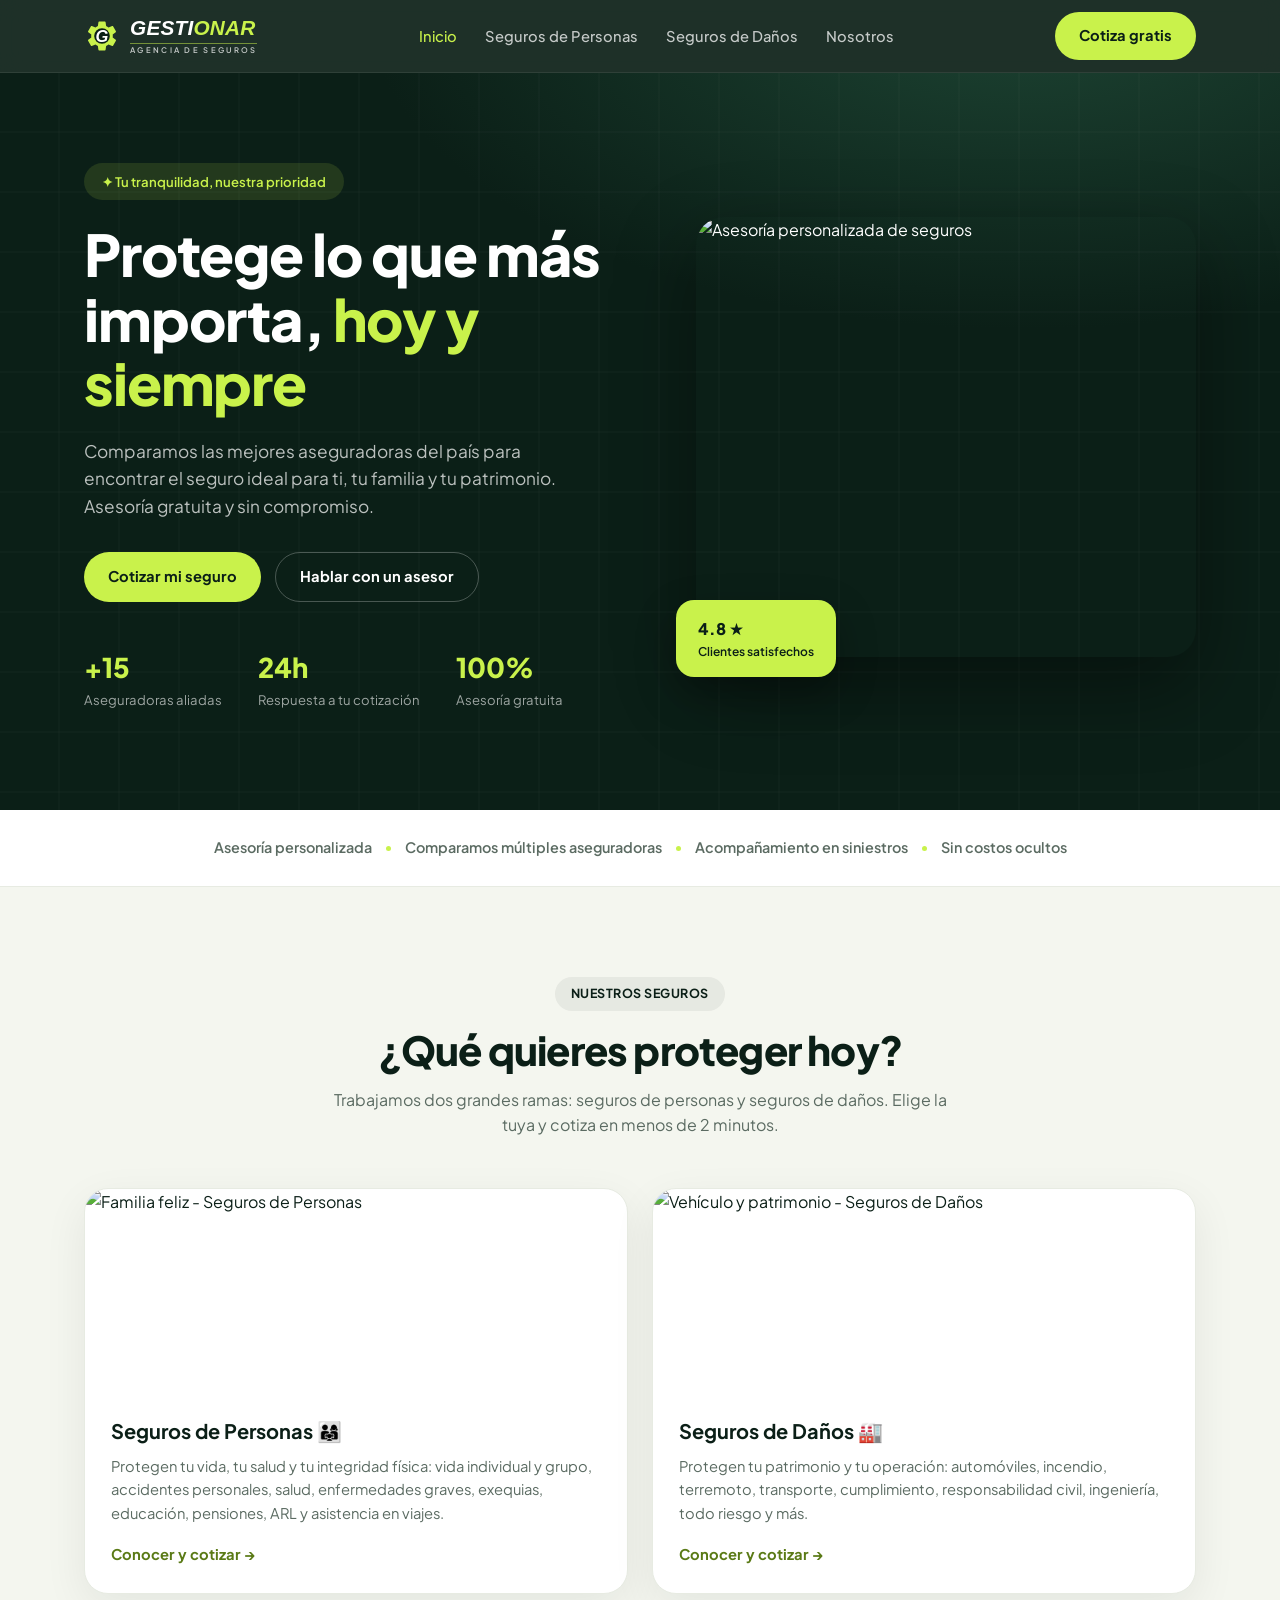
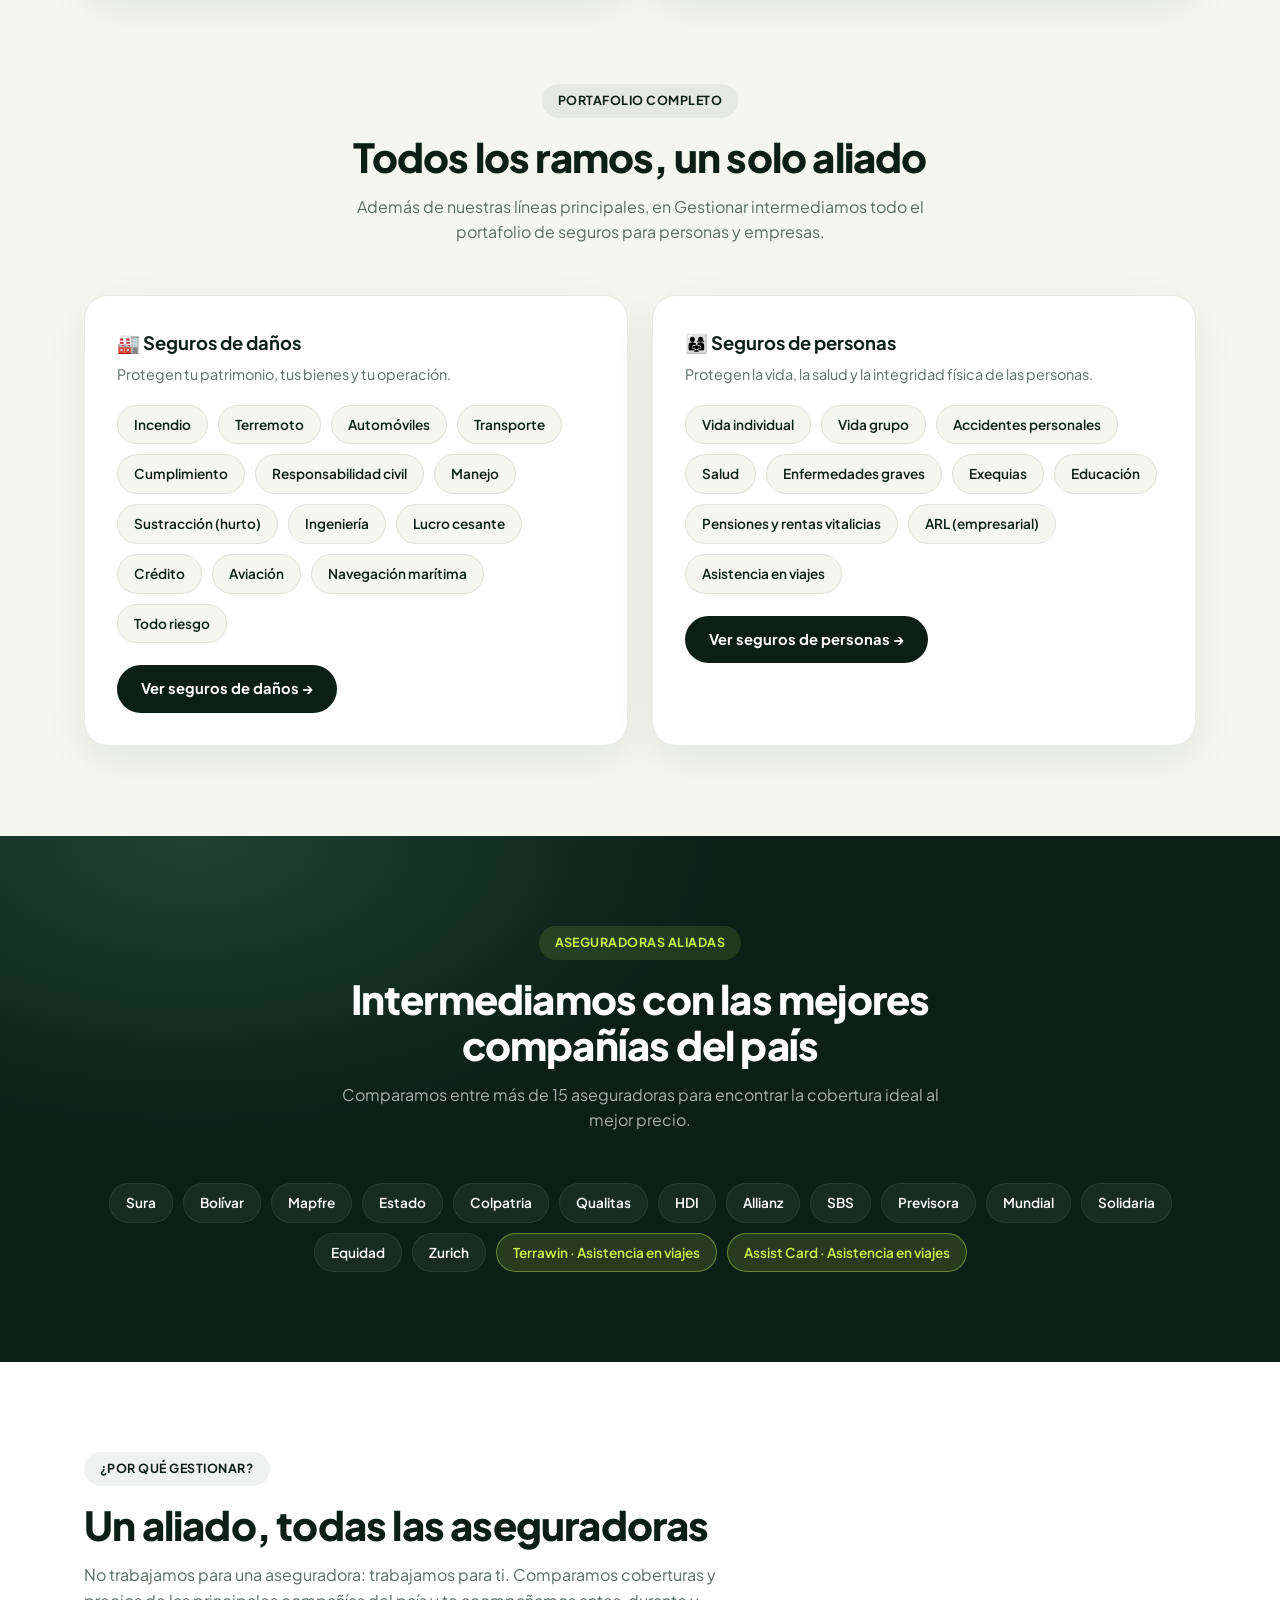
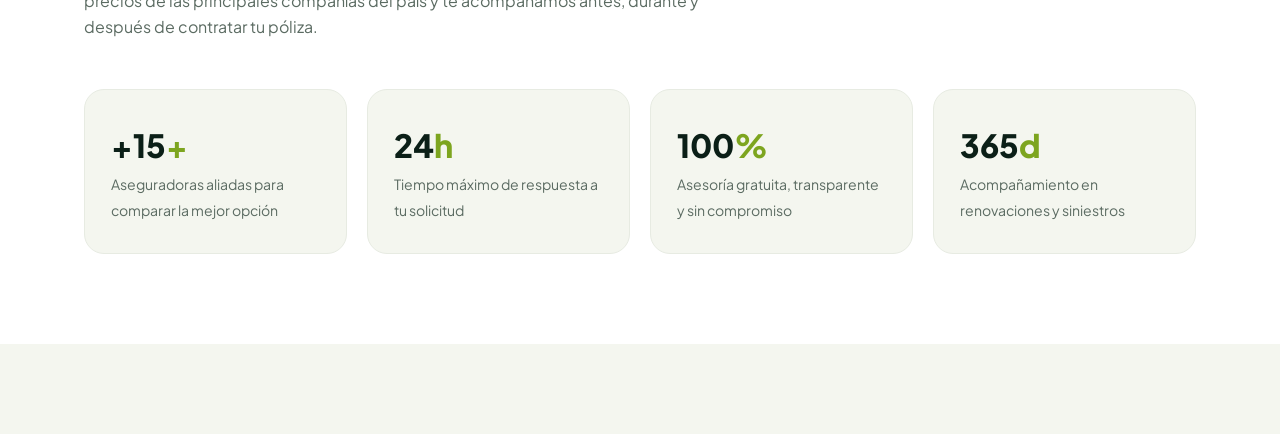
==== commit 88080e1f: "Add files via upload" ====
--- a/index.html
+++ b/index.html
@@ -4,7 +4,7 @@
 <meta charset="UTF-8" />
 <meta name="viewport" content="width=device-width, initial-scale=1.0" />
 <title>Gestionar | Agencia de Seguros — Protege lo que más importa</title>
-<meta name="description" content="Gestionar Agencia de Seguros · Compara y cotiza seguros de vida, autos y todo riesgo de las mejores aseguradoras. Asesoría gratuita y respuesta rápida." />
+<meta name="description" content="Gestionar Agencia de Seguros · Compara y cotiza seguros de personas y seguros de daños con más de 15 aseguradoras aliadas. Asesoría gratuita y respuesta rápida." />
 <link rel="preconnect" href="https://fonts.googleapis.com" />
 <link rel="preconnect" href="https://fonts.gstatic.com" crossorigin />
 <link href="https://fonts.googleapis.com/css2?family=Plus+Jakarta+Sans:wght@400;500;600;700;800&display=swap" rel="stylesheet" />
@@ -22,9 +22,8 @@
       </a>
       <ul class="nav-links" id="navLinks">
         <li><a href="index.html" class="active">Inicio</a></li>
-        <li><a href="vida.html">Seguro de Vida</a></li>
-        <li><a href="autos.html">Seguro de Autos</a></li>
-        <li><a href="todo-riesgo.html">Todo Riesgo</a></li>
+        <li><a href="personas.html">Seguros de Personas</a></li>
+        <li><a href="danos.html">Seguros de Daños</a></li>
         <li><a href="nosotros.html">Nosotros</a></li>
       </ul>
       <a class="btn btn-lime" href="#seguros">Cotiza gratis</a>
@@ -70,30 +69,22 @@
     <div class="section-head center">
       <span class="tag">Nuestros seguros</span>
       <h2>¿Qué quieres proteger hoy?</h2>
-      <p>Elige el seguro que necesitas, conoce sus coberturas y cotiza en menos de 2 minutos.</p>
+      <p>Trabajamos dos grandes ramas: seguros de personas y seguros de daños. Elige la tuya y cotiza en menos de 2 minutos.</p>
     </div>
-    <div class="products-grid">
-      <a class="product-card" href="vida.html">
-        <img src="https://images.unsplash.com/photo-1511895426328-dc8714191300?auto=format&fit=crop&w=900&q=70" alt="Familia feliz - Seguro de Vida" />
+    <div class="products-grid" style="grid-template-columns:1fr 1fr">
+      <a class="product-card" href="personas.html">
+        <img src="https://images.unsplash.com/photo-1511895426328-dc8714191300?auto=format&fit=crop&w=1100&q=70" alt="Familia feliz - Seguros de Personas" />
         <div class="body">
-          <h3>Seguro de Vida ❤️</h3>
-          <p>Garantiza la estabilidad económica de tu familia y protege cada etapa de tu vida con planes de protección y ahorro.</p>
+          <h3>Seguros de Personas 👨‍👩‍👧</h3>
+          <p>Protegen tu vida, tu salud y tu integridad física: vida individual y grupo, accidentes personales, salud, enfermedades graves, exequias, educación, pensiones, ARL y asistencia en viajes.</p>
           <span class="link">Conocer y cotizar →</span>
         </div>
       </a>
-      <a class="product-card" href="autos.html">
-        <img src="https://images.unsplash.com/photo-1449965408869-eaa3f722e40d?auto=format&fit=crop&w=900&q=70" alt="Vehículo en carretera - Seguro de Autos" />
+      <a class="product-card" href="danos.html">
+        <img src="https://images.unsplash.com/photo-1449965408869-eaa3f722e40d?auto=format&fit=crop&w=1100&q=70" alt="Vehículo y patrimonio - Seguros de Daños" />
         <div class="body">
-          <h3>Seguro de Autos 🚗</h3>
-          <p>Protege tu vehículo contra choques, hurto y daños a terceros, con asistencia en vía 24/7 en todo el país.</p>
-          <span class="link">Conocer y cotizar →</span>
-        </div>
-      </a>
-      <a class="product-card" href="todo-riesgo.html">
-        <img src="https://images.unsplash.com/photo-1570129477492-45c003edd2be?auto=format&fit=crop&w=900&q=70" alt="Vivienda protegida - Seguro Todo Riesgo" />
-        <div class="body">
-          <h3>Seguro Todo Riesgo 🏠</h3>
-          <p>Cubre tu hogar, negocio o empresa frente a incendio, sustracción, daños por agua, terremoto y mucho más.</p>
+          <h3>Seguros de Daños 🏭</h3>
+          <p>Protegen tu patrimonio y tu operación: automóviles, incendio, terremoto, transporte, cumplimiento, responsabilidad civil, ingeniería, todo riesgo y más.</p>
           <span class="link">Conocer y cotizar →</span>
         </div>
       </a>
@@ -128,6 +119,7 @@
           <span class="chip">Navegación marítima</span>
           <span class="chip">Todo riesgo</span>
         </div>
+        <a class="btn btn-dark" href="danos.html" style="margin-top:22px">Ver seguros de daños →</a>
       </div>
       <div class="portfolio-card">
         <h3>👨‍👩‍👧 Seguros de personas</h3>
@@ -144,6 +136,7 @@
           <span class="chip">ARL (empresarial)</span>
           <span class="chip">Asistencia en viajes</span>
         </div>
+        <a class="btn btn-dark" href="personas.html" style="margin-top:22px">Ver seguros de personas →</a>
       </div>
     </div>
   </div>
@@ -194,49 +187,4 @@
 </section>
 
 <section class="section" style="padding-top:0">
-  <div class="container">
-    <div class="cta-band">
-      <h2>¿Tienes dudas? Un asesor experto te orienta gratis por WhatsApp.</h2>
-      <a class="btn btn-dark" href="https://wa.me/573174273388?text=Hola%2C%20quiero%20asesor%C3%ADa%20sobre%20seguros" target="_blank" rel="noopener">Escríbenos ahora →</a>
-    </div>
-  </div>
-</section>
-
-<footer>
-  <div class="container">
-    <div class="footer-grid">
-      <div>
-        <a class="logo" href="index.html">
-          <svg viewBox="0 0 24 24" fill="none"><path d="M19.14 12.94c.04-.3.06-.61.06-.94 0-.32-.02-.64-.07-.94l2.03-1.58c.18-.14.23-.41.12-.61l-1.92-3.32c-.12-.22-.37-.29-.59-.22l-2.39.96c-.5-.38-1.03-.7-1.62-.94l-.36-2.54c-.04-.24-.24-.41-.48-.41h-3.84c-.24 0-.43.17-.47.41l-.36 2.54c-.59.24-1.13.57-1.62.94l-2.39-.96c-.22-.08-.47 0-.59.22L2.74 8.87c-.12.21-.08.47.12.61l2.03 1.58c-.05.3-.09.63-.09.94s.02.64.07.94l-2.03 1.58c-.18.14-.23.41-.12.61l1.92 3.32c.12.22.37.29.59.22l2.39-.96c.5.38 1.03.7 1.62.94l.36 2.54c.05.24.24.41.48.41h3.84c.24 0 .44-.17.47-.41l.36-2.54c.59-.24 1.13-.56 1.62-.94l2.39.96c.22.08.47 0 .59-.22l1.92-3.32c.12-.22.07-.47-.12-.61l-2.01-1.58z" fill="#c9f24b"/><circle cx="12" cy="12" r="5.2" fill="#0b1f17"/><text x="12" y="16" font-size="11" font-weight="800" fill="#ffffff" text-anchor="middle" font-family="'Plus Jakarta Sans',Arial,sans-serif" font-style="italic">G</text></svg>
-          <span class="logo-text">GESTI<span class="plus">ONAR</span><small>AGENCIA DE SEGUROS</small></span>
-        </a>
-        <p style="max-width:320px;font-size:.9rem">Gestionar es una agencia de seguros que intermedia con más de 15 aseguradoras del país para proteger lo que más te importa, al mejor precio.</p>
-      </div>
-      <div>
-        <h4>Seguros</h4>
-        <ul>
-          <li><a href="vida.html">Seguro de Vida</a></li>
-          <li><a href="autos.html">Seguro de Autos</a></li>
-          <li><a href="todo-riesgo.html">Seguro Todo Riesgo</a></li>
-        </ul>
-      </div>
-      <div>
-        <h4>Contacto</h4>
-        <ul>
-          <li><a href="https://wa.me/573174273388" target="_blank" rel="noopener">WhatsApp: 317 427 3388</a></li>
-          <li><a href="nosotros.html">Sobre nosotros</a></li>
-        </ul>
-      </div>
-    </div>
-    <div class="footer-bottom">© 2026 Gestionar Agencia de Seguros. Todos los derechos reservados.</div>
-  </div>
-</footer>
-
-<a class="wa-float" href="https://wa.me/573174273388?text=Hola%2C%20quiero%20asesor%C3%ADa%20sobre%20seguros" target="_blank" rel="noopener" aria-label="Asesoría por WhatsApp">
-  <svg viewBox="0 0 32 32" fill="currentColor"><path d="M16 3C9.4 3 4 8.4 4 15c0 2.1.6 4.2 1.6 6L4 29l8.2-1.5c1.7.9 3.6 1.4 5.8 1.4 6.6 0 12-5.4 12-12S22.6 3 16 3zm0 22.5c-1.9 0-3.7-.5-5.2-1.4l-.4-.2-4.9.9.9-4.7-.2-.4c-1-1.6-1.6-3.5-1.6-5.7C4.6 9 9.7 3.9 16 3.9S27.4 9 27.4 15.3 22.3 25.5 16 25.5zm5.8-7.6c-.3-.2-1.9-.9-2.2-1s-.5-.2-.7.2-.8 1-1 1.2-.4.2-.7.1c-.3-.2-1.3-.5-2.5-1.6-.9-.8-1.6-1.8-1.7-2.1s0-.5.1-.6l.5-.6c.2-.2.2-.4.3-.6s0-.5 0-.6c-.1-.2-.7-1.7-1-2.4-.3-.6-.5-.5-.7-.5h-.6c-.2 0-.6.1-.9.4s-1.1 1.1-1.1 2.7 1.2 3.1 1.3 3.4c.2.2 2.3 3.5 5.5 4.9.8.3 1.4.5 1.9.7.8.2 1.5.2 2.1.1.6-.1 1.9-.8 2.2-1.5.3-.8.3-1.4.2-1.5s-.3-.2-.6-.4z"/></svg>
-  <span>Asesoría por WhatsApp</span>
-</a>
-
-<script src="app.js"></script>
-</body>
-</html>
+  <div class="containe
--- a/styles.css
+++ b/styles.css
@@ -23,8 +23,8 @@
 .logo{display:flex;align-items:center;gap:10px;color:var(--white);font-weight:800;font-size:1.3rem;font-style:italic;letter-spacing:.01em}
 .logo .plus{color:var(--lime)}
 .logo svg{width:36px;height:36px;flex:none}
-.logo-text{display:flex;flex-direction:column;line-height:1}
-.logo-text small{font-size:.48rem;letter-spacing:.3em;color:rgba(255,255,255,.75);font-weight:600;font-style:normal;margin-top:4px;border-top:1px solid rgba(201,242,75,.5);padding-top:3px}
+.logo-text{display:inline-block;line-height:1;white-space:nowrap}
+.logo-text small{display:block;font-size:.48rem;letter-spacing:.3em;color:rgba(255,255,255,.75);font-weight:600;font-style:normal;margin-top:4px;border-top:1px solid rgba(201,242,75,.5);padding-top:3px}
 .nav-links{display:flex;gap:28px;list-style:none}
 .nav-links a{color:rgba(255,255,255,.75);font-size:.92rem;font-weight:500;transition:color .2s}
 .nav-links a:hover,.nav-links a.active{color:var(--lime)}
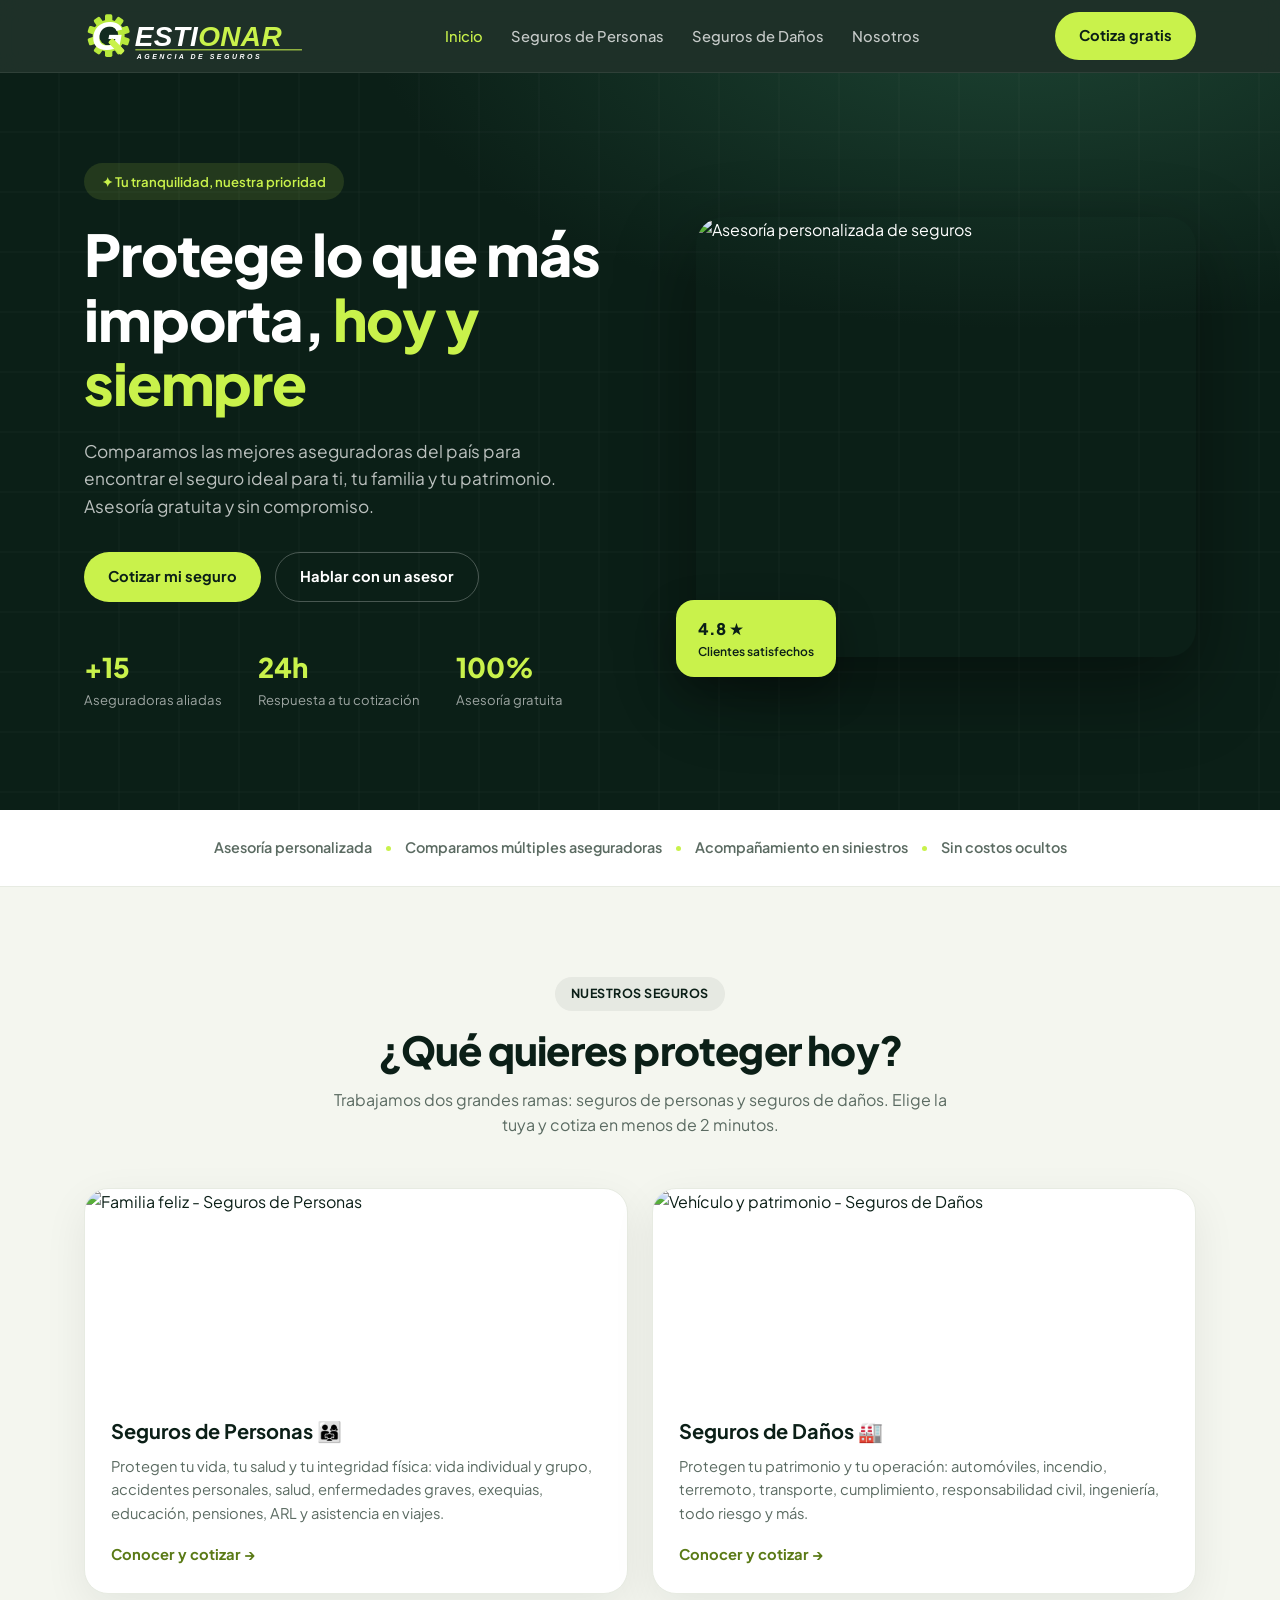
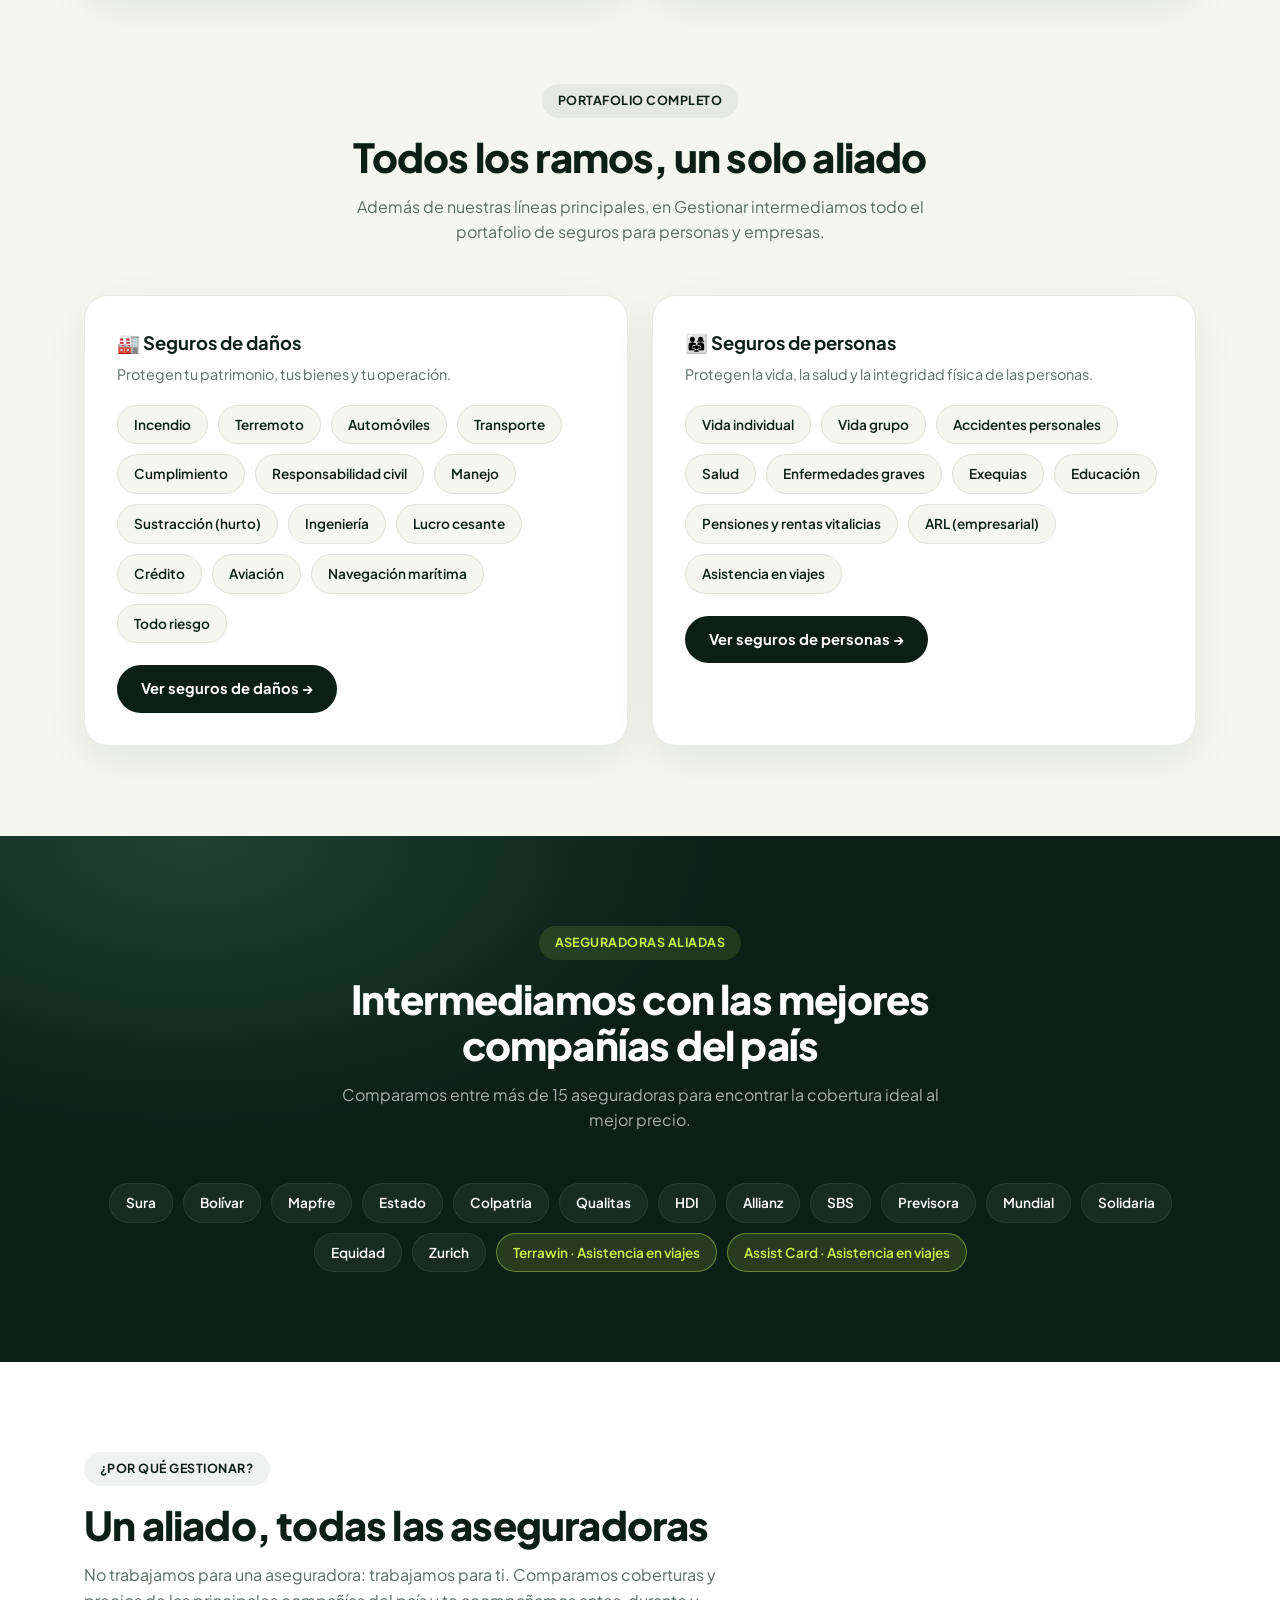
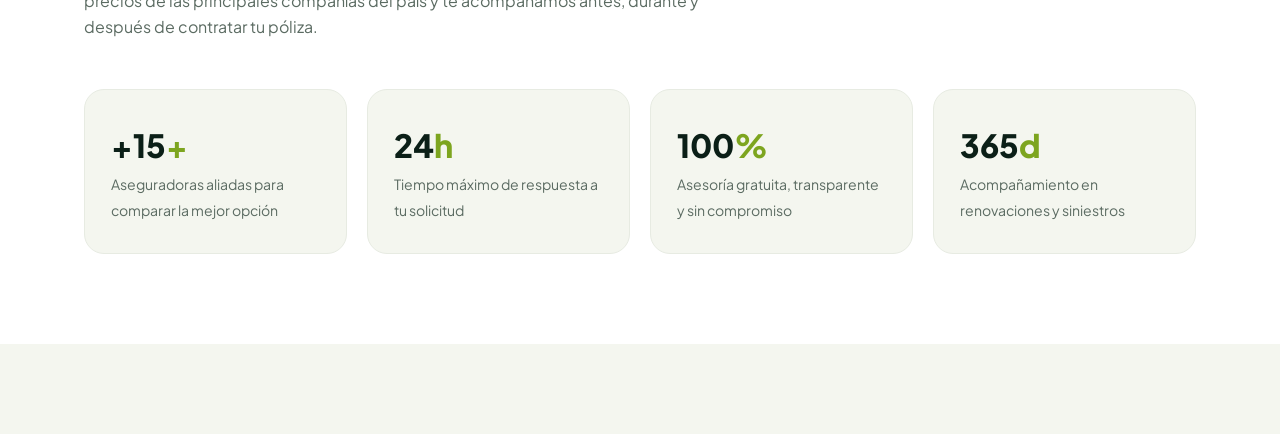
==== commit e1456521: "Add files via upload" ====
--- a/index.html
+++ b/index.html
@@ -17,8 +17,8 @@
   <div class="container">
     <nav>
       <a class="logo" href="index.html">
-        <svg viewBox="0 0 24 24" fill="none"><path d="M19.14 12.94c.04-.3.06-.61.06-.94 0-.32-.02-.64-.07-.94l2.03-1.58c.18-.14.23-.41.12-.61l-1.92-3.32c-.12-.22-.37-.29-.59-.22l-2.39.96c-.5-.38-1.03-.7-1.62-.94l-.36-2.54c-.04-.24-.24-.41-.48-.41h-3.84c-.24 0-.43.17-.47.41l-.36 2.54c-.59.24-1.13.57-1.62.94l-2.39-.96c-.22-.08-.47 0-.59.22L2.74 8.87c-.12.21-.08.47.12.61l2.03 1.58c-.05.3-.09.63-.09.94s.02.64.07.94l-2.03 1.58c-.18.14-.23.41-.12.61l1.92 3.32c.12.22.37.29.59.22l2.39-.96c.5.38 1.03.7 1.62.94l.36 2.54c.05.24.24.41.48.41h3.84c.24 0 .44-.17.47-.41l.36-2.54c.59-.24 1.13-.56 1.62-.94l2.39.96c.22.08.47 0 .59-.22l1.92-3.32c.12-.22.07-.47-.12-.61l-2.01-1.58z" fill="#c9f24b"/><circle cx="12" cy="12" r="5.2" fill="#0b1f17"/><text x="12" y="16" font-size="11" font-weight="800" fill="#ffffff" text-anchor="middle" font-family="'Plus Jakarta Sans',Arial,sans-serif" font-style="italic">G</text></svg>
-        <span class="logo-text">GESTI<span class="plus">ONAR</span><small>AGENCIA DE SEGUROS</small></span>
+        <svg class="logo-full" viewBox="0 0 680 150" xmlns="http://www.w3.org/2000/svg" role="img" aria-label="Gestionar Agencia de Seguros"><g transform="translate(74,74)"><rect x="-11" y="-64" width="22" height="22" rx="5" fill="#b7e93c" transform="rotate(0)"/><rect x="-11" y="-64" width="22" height="22" rx="5" fill="#b7e93c" transform="rotate(36)"/><rect x="-11" y="-64" width="22" height="22" rx="5" fill="#b7e93c" transform="rotate(72)"/><rect x="-11" y="-64" width="22" height="22" rx="5" fill="#b7e93c" transform="rotate(108)"/><rect x="-11" y="-64" width="22" height="22" rx="5" fill="#b7e93c" transform="rotate(144)"/><rect x="-11" y="-64" width="22" height="22" rx="5" fill="#b7e93c" transform="rotate(180)"/><rect x="-11" y="-64" width="22" height="22" rx="5" fill="#b7e93c" transform="rotate(216)"/><rect x="-11" y="-64" width="22" height="22" rx="5" fill="#b7e93c" transform="rotate(252)"/><rect x="-11" y="-64" width="22" height="22" rx="5" fill="#b7e93c" transform="rotate(288)"/><rect x="-11" y="-64" width="22" height="22" rx="5" fill="#b7e93c" transform="rotate(324)"/><circle r="48" fill="#b7e93c"/><circle r="29" fill="#122b20"/></g><text x="22" y="116" font-family="'Plus Jakarta Sans',Arial,sans-serif" font-style="italic" font-weight="800" font-size="124" fill="#ffffff">G</text><rect x="88" y="80" width="19" height="54" rx="5" fill="#c9f24b" transform="rotate(-45 97 107)"/><text x="152" y="106" font-family="'Plus Jakarta Sans',Arial,sans-serif" font-style="italic" font-weight="800" font-size="84" letter-spacing="1" fill="#ffffff">ESTI<tspan fill="#c9f24b">ONAR</tspan></text><rect x="154" y="115" width="500" height="3" fill="#c9f24b"/><text x="158" y="143" font-family="'Plus Jakarta Sans',Arial,sans-serif" font-style="italic" font-weight="600" font-size="21" letter-spacing="7.5" fill="#ffffff">AGENCIA DE SEGUROS</text></svg>
+        
       </a>
       <ul class="nav-links" id="navLinks">
         <li><a href="index.html" class="active">Inicio</a></li>
--- a/styles.css
+++ b/styles.css
@@ -22,7 +22,7 @@
 nav{display:flex;align-items:center;justify-content:space-between;height:72px}
 .logo{display:flex;align-items:center;gap:10px;color:var(--white);font-weight:800;font-size:1.3rem;font-style:italic;letter-spacing:.01em}
 .logo .plus{color:var(--lime)}
-.logo svg{width:36px;height:36px;flex:none}
+.logo svg.logo-full{height:50px;width:auto;flex:none}
 .logo-text{display:inline-block;line-height:1;white-space:nowrap}
 .logo-text small{display:block;font-size:.48rem;letter-spacing:.3em;color:rgba(255,255,255,.75);font-weight:600;font-style:normal;margin-top:4px;border-top:1px solid rgba(201,242,75,.5);padding-top:3px}
 .nav-links{display:flex;gap:28px;list-style:none}
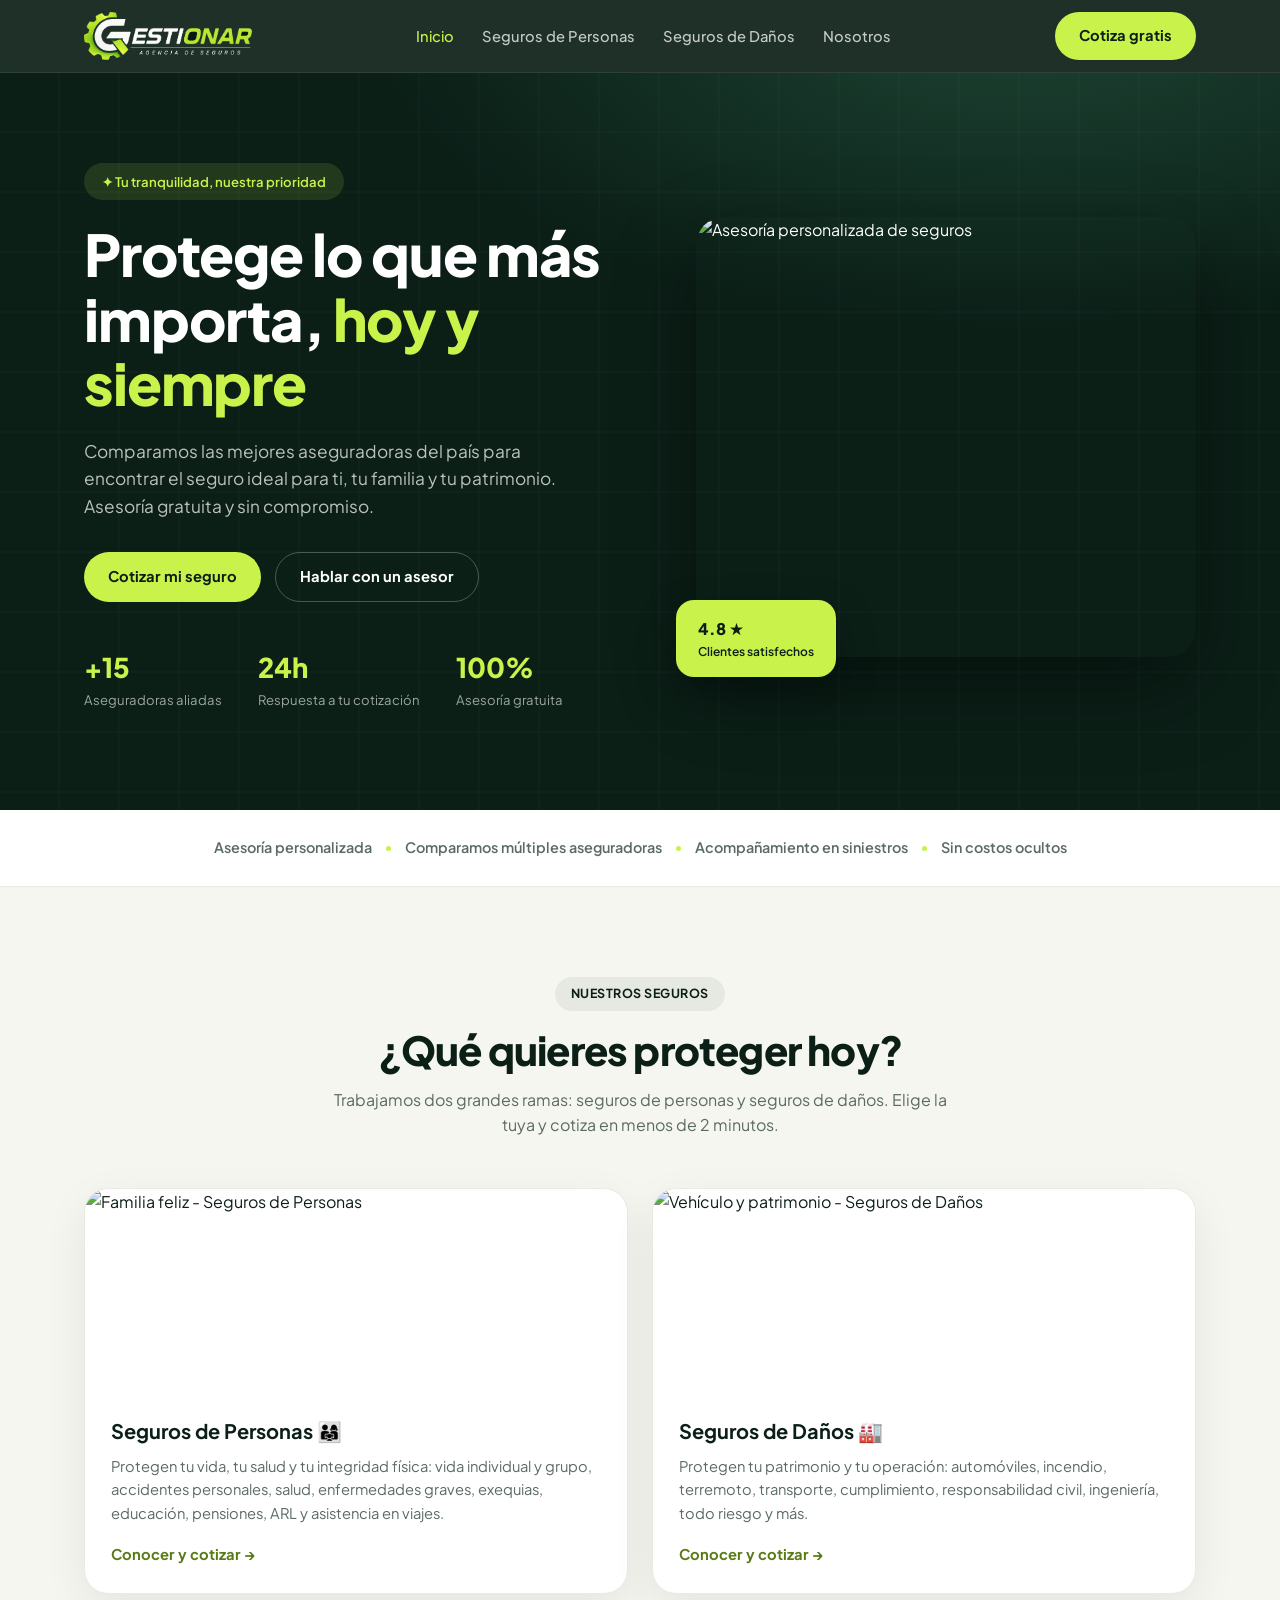
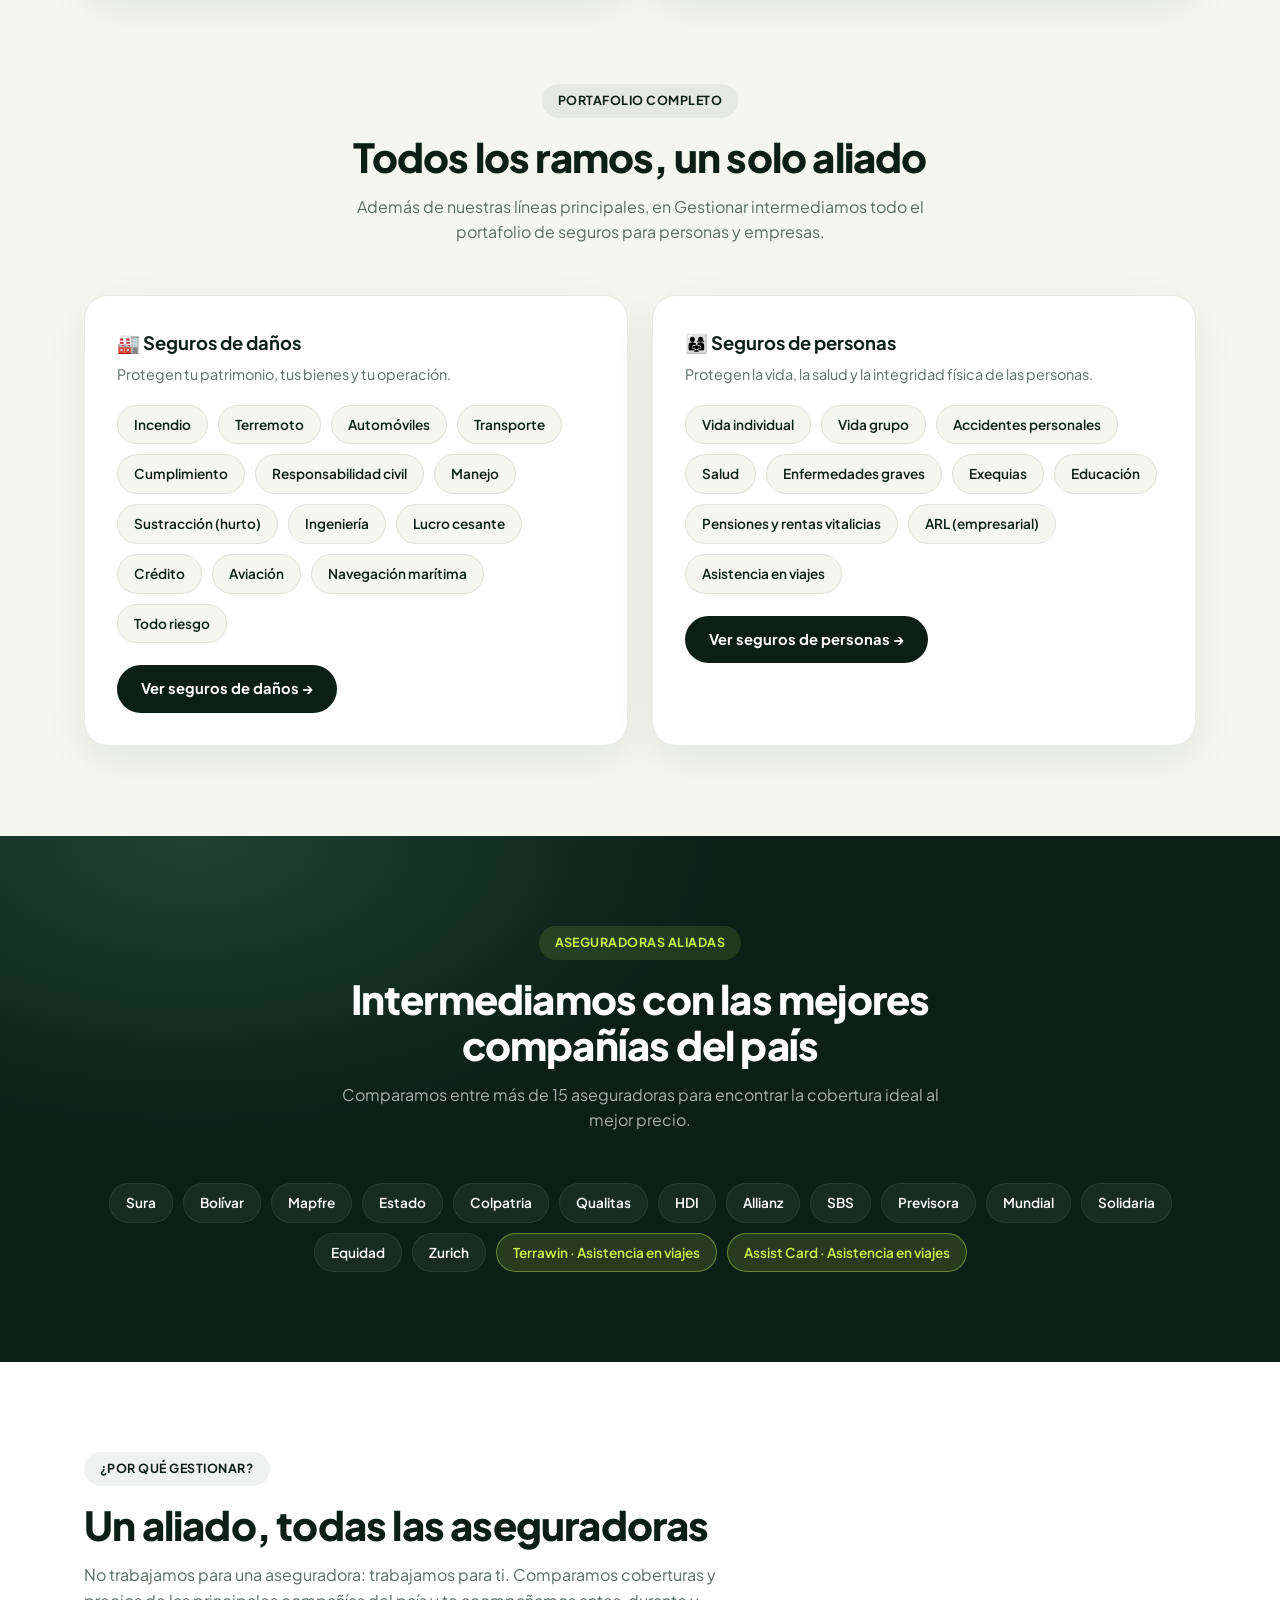
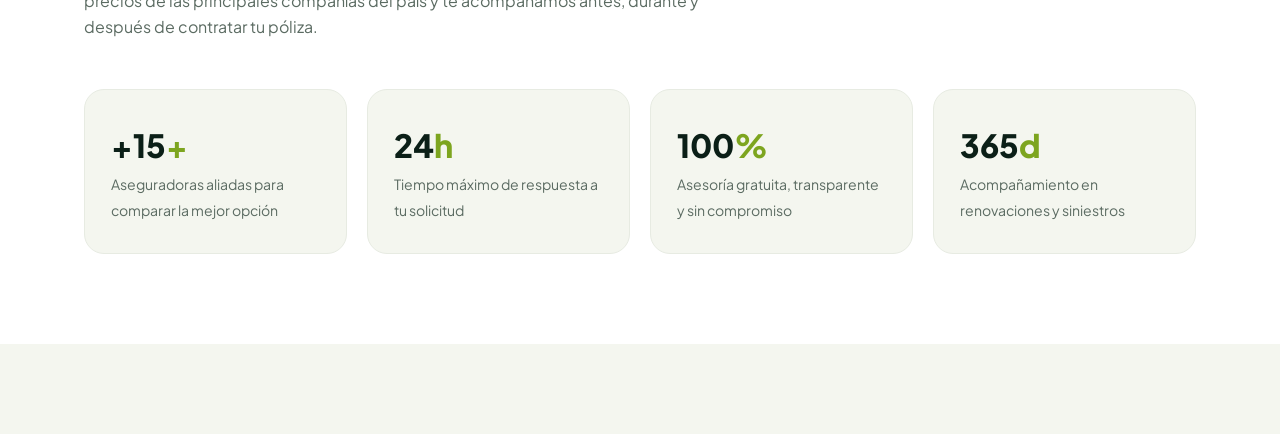
==== commit 8f1245b7: "Add files via upload" ====
--- a/index.html
+++ b/index.html
@@ -17,7 +17,7 @@
   <div class="container">
     <nav>
       <a class="logo" href="index.html">
-        <svg class="logo-full" viewBox="0 0 680 150" xmlns="http://www.w3.org/2000/svg" role="img" aria-label="Gestionar Agencia de Seguros"><g transform="translate(74,74)"><rect x="-11" y="-64" width="22" height="22" rx="5" fill="#b7e93c" transform="rotate(0)"/><rect x="-11" y="-64" width="22" height="22" rx="5" fill="#b7e93c" transform="rotate(36)"/><rect x="-11" y="-64" width="22" height="22" rx="5" fill="#b7e93c" transform="rotate(72)"/><rect x="-11" y="-64" width="22" height="22" rx="5" fill="#b7e93c" transform="rotate(108)"/><rect x="-11" y="-64" width="22" height="22" rx="5" fill="#b7e93c" transform="rotate(144)"/><rect x="-11" y="-64" width="22" height="22" rx="5" fill="#b7e93c" transform="rotate(180)"/><rect x="-11" y="-64" width="22" height="22" rx="5" fill="#b7e93c" transform="rotate(216)"/><rect x="-11" y="-64" width="22" height="22" rx="5" fill="#b7e93c" transform="rotate(252)"/><rect x="-11" y="-64" width="22" height="22" rx="5" fill="#b7e93c" transform="rotate(288)"/><rect x="-11" y="-64" width="22" height="22" rx="5" fill="#b7e93c" transform="rotate(324)"/><circle r="48" fill="#b7e93c"/><circle r="29" fill="#122b20"/></g><text x="22" y="116" font-family="'Plus Jakarta Sans',Arial,sans-serif" font-style="italic" font-weight="800" font-size="124" fill="#ffffff">G</text><rect x="88" y="80" width="19" height="54" rx="5" fill="#c9f24b" transform="rotate(-45 97 107)"/><text x="152" y="106" font-family="'Plus Jakarta Sans',Arial,sans-serif" font-style="italic" font-weight="800" font-size="84" letter-spacing="1" fill="#ffffff">ESTI<tspan fill="#c9f24b">ONAR</tspan></text><rect x="154" y="115" width="500" height="3" fill="#c9f24b"/><text x="158" y="143" font-family="'Plus Jakarta Sans',Arial,sans-serif" font-style="italic" font-weight="600" font-size="21" letter-spacing="7.5" fill="#ffffff">AGENCIA DE SEGUROS</text></svg>
+        <img class="logo-img" src="logo-gestionar.png" alt="Gestionar Agencia de Seguros" />
         
       </a>
       <ul class="nav-links" id="navLinks">
--- a/styles.css
+++ b/styles.css
@@ -22,7 +22,7 @@
 nav{display:flex;align-items:center;justify-content:space-between;height:72px}
 .logo{display:flex;align-items:center;gap:10px;color:var(--white);font-weight:800;font-size:1.3rem;font-style:italic;letter-spacing:.01em}
 .logo .plus{color:var(--lime)}
-.logo svg.logo-full{height:50px;width:auto;flex:none}
+.logo img.logo-img{height:48px;width:auto;flex:none;display:block}
 .logo-text{display:inline-block;line-height:1;white-space:nowrap}
 .logo-text small{display:block;font-size:.48rem;letter-spacing:.3em;color:rgba(255,255,255,.75);font-weight:600;font-style:normal;margin-top:4px;border-top:1px solid rgba(201,242,75,.5);padding-top:3px}
 .nav-links{display:flex;gap:28px;list-style:none}
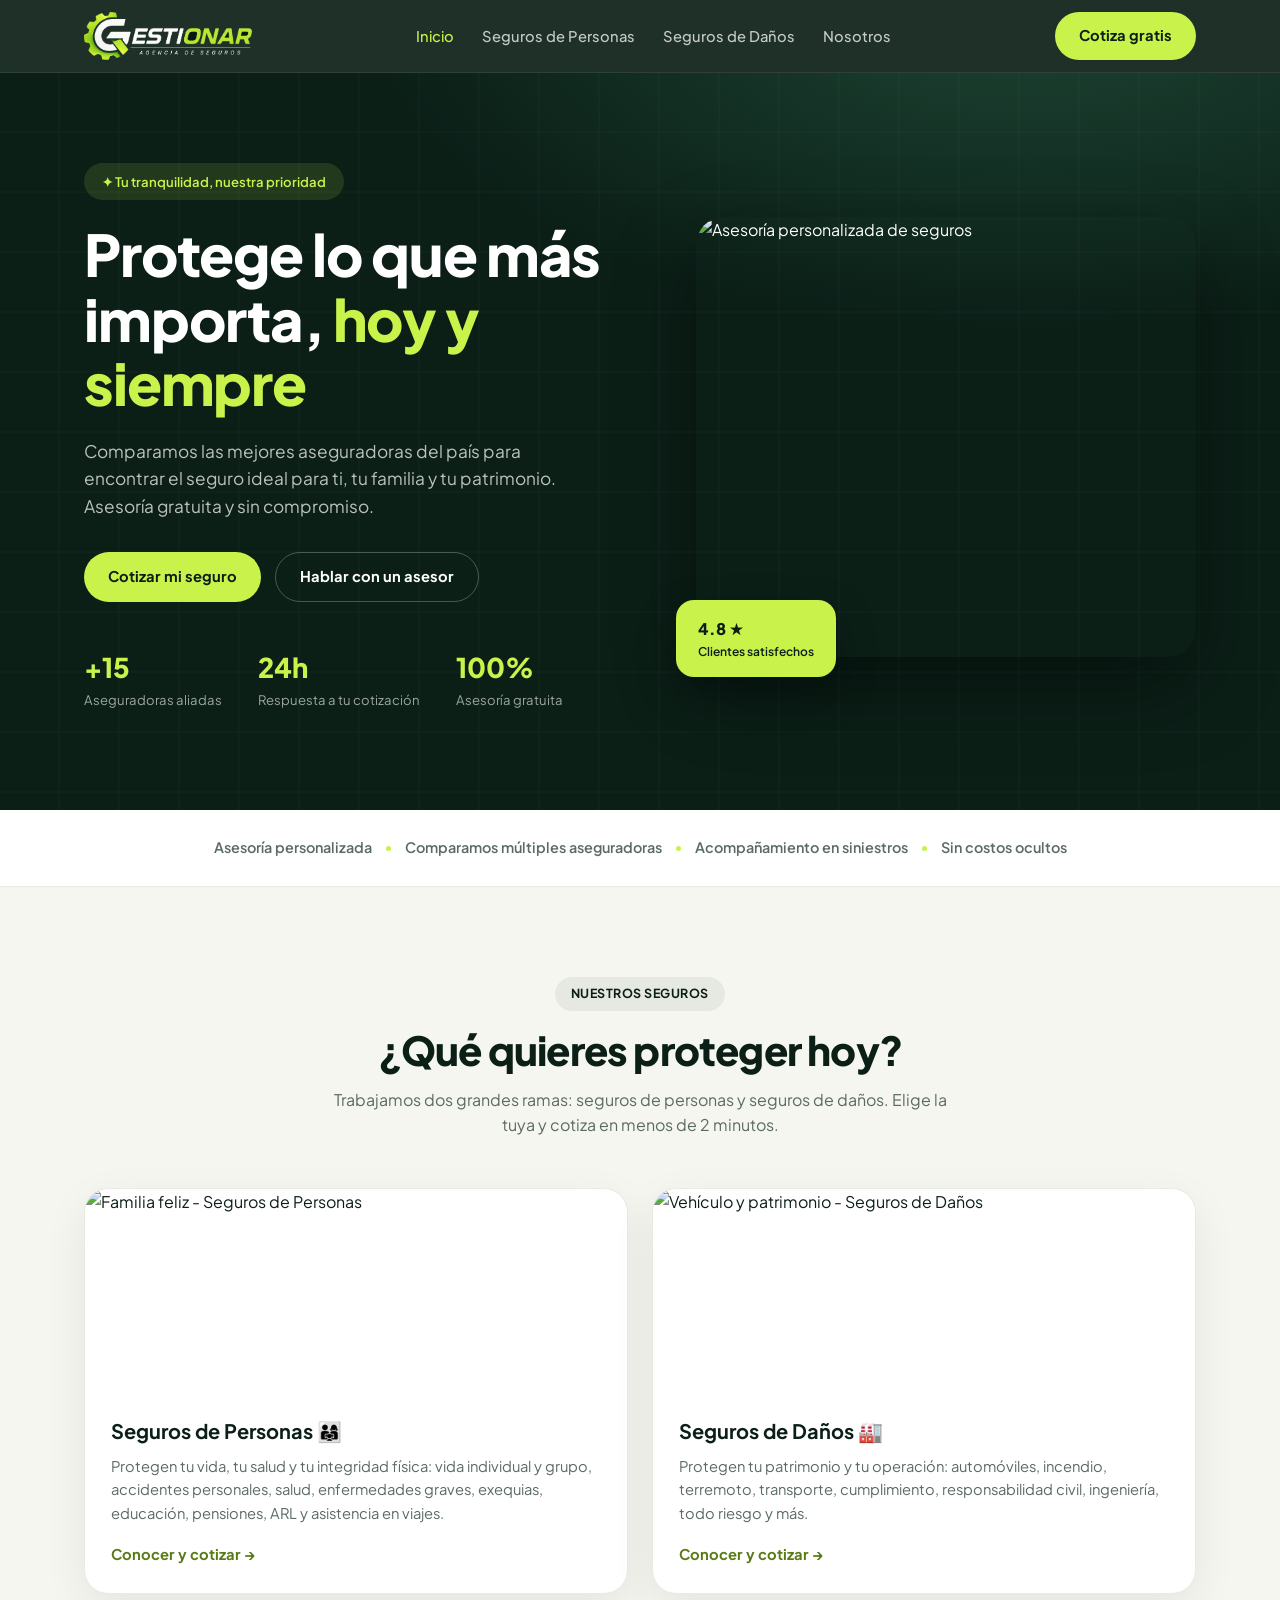
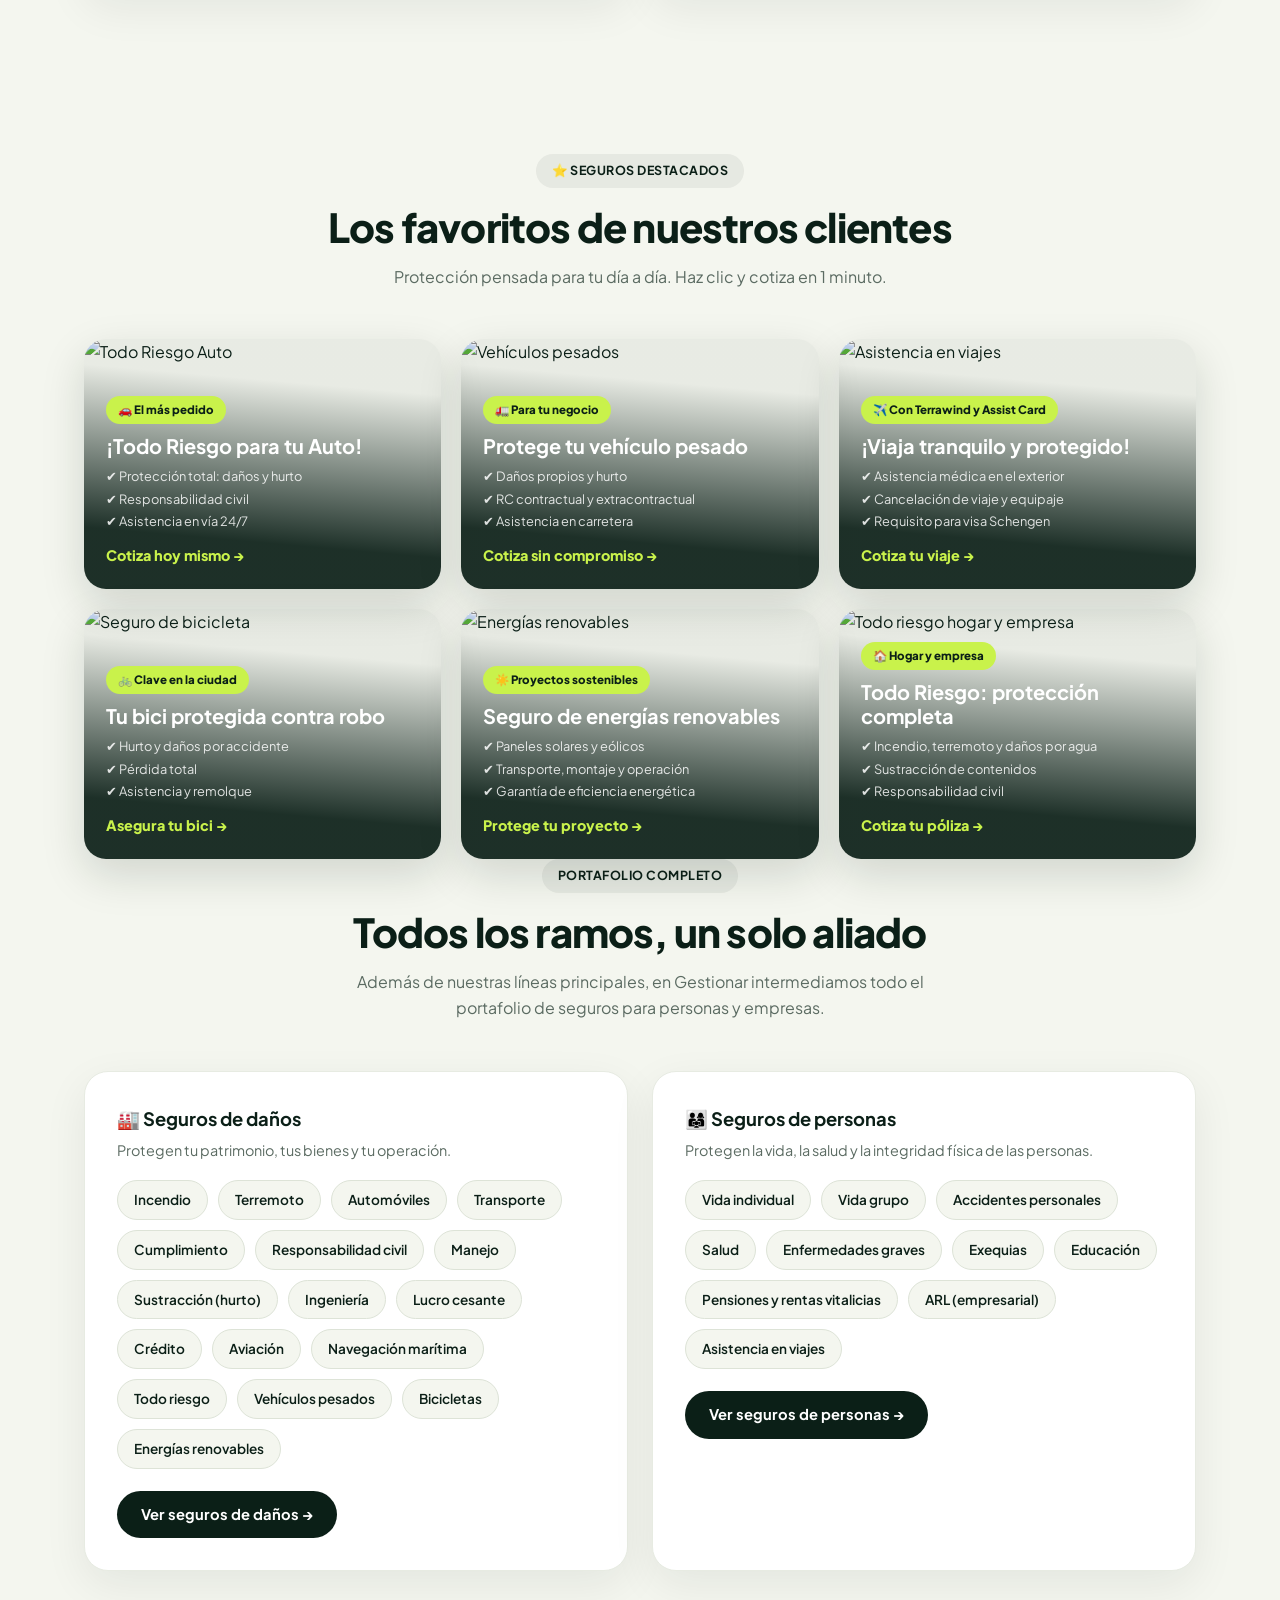
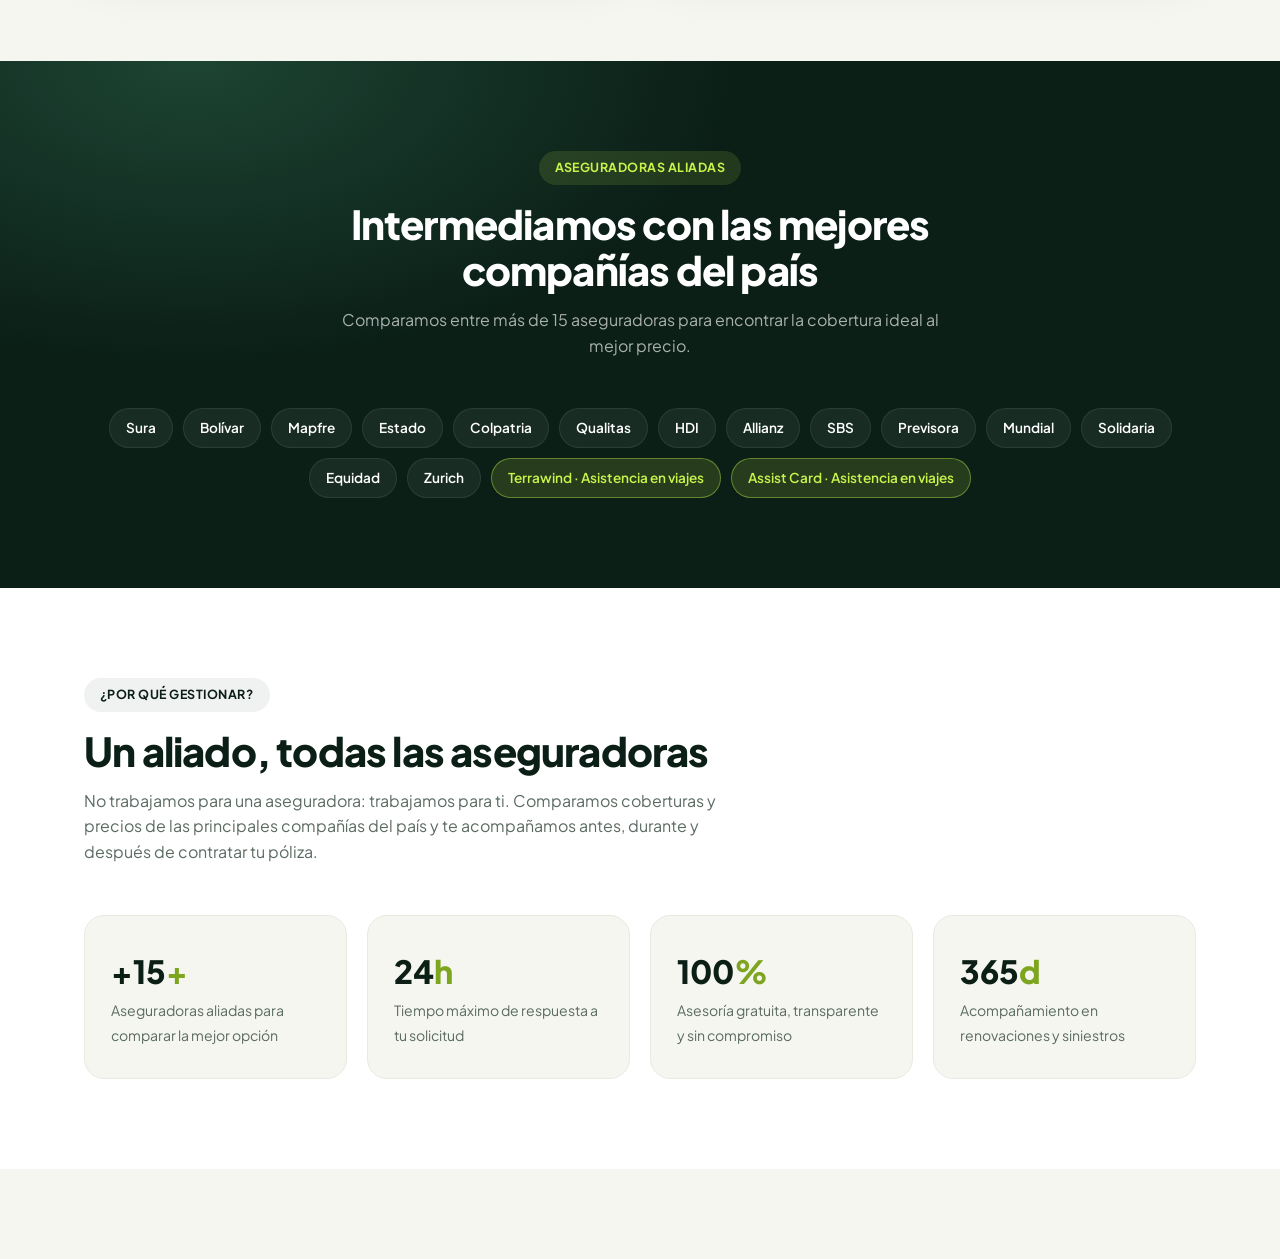
==== commit 395ffe49: "Add files via upload" ====
--- a/index.html
+++ b/index.html
@@ -87,6 +87,42 @@
           <p>Protegen tu patrimonio y tu operación: automóviles, incendio, terremoto, transporte, cumplimiento, responsabilidad civil, ingeniería, todo riesgo y más.</p>
           <span class="link">Conocer y cotizar →</span>
         </div>
+      </a>
+    </div>
+  </div>
+</section>
+
+<section class="section" style="padding:70px 0 0" id="destacados">
+  <div class="container">
+    <div class="section-head center">
+      <span class="tag">⭐ Seguros destacados</span>
+      <h2>Los favoritos de nuestros clientes</h2>
+      <p>Protección pensada para tu día a día. Haz clic y cotiza en 1 minuto.</p>
+    </div>
+    <div class="promo-grid">
+      <a class="promo-banner" href="danos.html#autos">
+        <img src="https://images.unsplash.com/photo-1449965408869-eaa3f722e40d?auto=format&fit=crop&w=900&q=65" alt="Todo Riesgo Auto" loading="lazy" />
+        <div class="pb-content"><span class="pb-tag">🚗 El más pedido</span><h3>¡Todo Riesgo para tu Auto!</h3><ul><li>✔ Protección total: daños y hurto</li><li>✔ Responsabilidad civil</li><li>✔ Asistencia en vía 24/7</li></ul><span class="pb-cta">Cotiza hoy mismo →</span></div>
+      </a>
+      <a class="promo-banner" href="danos.html#pesados">
+        <img src="https://images.unsplash.com/photo-1519003722824-194d4455a60c?auto=format&fit=crop&w=900&q=65" alt="Vehículos pesados" loading="lazy" />
+        <div class="pb-content"><span class="pb-tag">🚛 Para tu negocio</span><h3>Protege tu vehículo pesado</h3><ul><li>✔ Daños propios y hurto</li><li>✔ RC contractual y extracontractual</li><li>✔ Asistencia en carretera</li></ul><span class="pb-cta">Cotiza sin compromiso →</span></div>
+      </a>
+      <a class="promo-banner" href="personas.html#viajes">
+        <img src="https://images.unsplash.com/photo-1436491865332-7a61a109cc05?auto=format&fit=crop&w=900&q=65" alt="Asistencia en viajes" loading="lazy" />
+        <div class="pb-content"><span class="pb-tag">✈️ Con Terrawind y Assist Card</span><h3>¡Viaja tranquilo y protegido!</h3><ul><li>✔ Asistencia médica en el exterior</li><li>✔ Cancelación de viaje y equipaje</li><li>✔ Requisito para visa Schengen</li></ul><span class="pb-cta">Cotiza tu viaje →</span></div>
+      </a>
+      <a class="promo-banner" href="danos.html#bicicletas">
+        <img src="https://images.unsplash.com/photo-1485965120184-e220f721d03e?auto=format&fit=crop&w=900&q=65" alt="Seguro de bicicleta" loading="lazy" />
+        <div class="pb-content"><span class="pb-tag">🚲 Clave en la ciudad</span><h3>Tu bici protegida contra robo</h3><ul><li>✔ Hurto y daños por accidente</li><li>✔ Pérdida total</li><li>✔ Asistencia y remolque</li></ul><span class="pb-cta">Asegura tu bici →</span></div>
+      </a>
+      <a class="promo-banner" href="danos.html#energia">
+        <img src="https://images.unsplash.com/photo-1509391366360-2e959784a276?auto=format&fit=crop&w=900&q=65" alt="Energías renovables" loading="lazy" />
+        <div class="pb-content"><span class="pb-tag">☀️ Proyectos sostenibles</span><h3>Seguro de energías renovables</h3><ul><li>✔ Paneles solares y eólicos</li><li>✔ Transporte, montaje y operación</li><li>✔ Garantía de eficiencia energética</li></ul><span class="pb-cta">Protege tu proyecto →</span></div>
+      </a>
+      <a class="promo-banner" href="danos.html#todo-riesgo">
+        <img src="https://images.unsplash.com/photo-1570129477492-45c003edd2be?auto=format&fit=crop&w=900&q=65" alt="Todo riesgo hogar y empresa" loading="lazy" />
+        <div class="pb-content"><span class="pb-tag">🏠 Hogar y empresa</span><h3>Todo Riesgo: protección completa</h3><ul><li>✔ Incendio, terremoto y daños por agua</li><li>✔ Sustracción de contenidos</li><li>✔ Responsabilidad civil</li></ul><span class="pb-cta">Cotiza tu póliza →</span></div>
       </a>
     </div>
   </div>
@@ -118,6 +154,9 @@
           <span class="chip">Aviación</span>
           <span class="chip">Navegación marítima</span>
           <span class="chip">Todo riesgo</span>
+          <span class="chip">Vehículos pesados</span>
+          <span class="chip">Bicicletas</span>
+          <span class="chip">Energías renovables</span>
         </div>
         <a class="btn btn-dark" href="danos.html" style="margin-top:22px">Ver seguros de daños →</a>
       </div>
@@ -164,7 +203,7 @@
       <span class="chip">Solidaria</span>
       <span class="chip">Equidad</span>
       <span class="chip">Zurich</span>
-      <span class="chip hl">Terrawin · Asistencia en viajes</span>
+      <span class="chip hl">Terrawind · Asistencia en viajes</span>
       <span class="chip hl">Assist Card · Asistencia en viajes</span>
     </div>
   </div>
--- a/styles.css
+++ b/styles.css
@@ -202,3 +202,86 @@
   .hero-badge{left:10px;bottom:-14px}
 }
 @media(max-width:520px){.form-grid{grid-template-columns:1fr}.why-grid{grid-template-columns:1fr}}
+
+/* ---------- DETALLE RAMOS + FAQ (paginas categoria) ---------- */
+.detalle details,.faq details{background:var(--white);border:1px solid #e7ebe2;border-radius:16px;padding:20px 24px;margin-bottom:14px;box-shadow:0 8px 24px rgba(11,31,23,.04)}
+.detalle summary,.faq summary{font-weight:800;cursor:pointer;font-size:1.05rem;color:var(--dark)}
+.detalle summary:hover,.faq summary:hover{color:#5a7a16}
+.detalle .d-body{margin-top:14px;color:var(--gray);font-size:.93rem}
+.detalle .d-body p{margin-bottom:4px}
+.detalle h4{font-size:.88rem;margin:16px 0 8px;color:var(--dark)}
+.detalle ul{margin:0 0 4px 20px}
+.detalle li{margin-bottom:5px}
+.faq details p{margin-top:10px;color:var(--gray);font-size:.92rem}
+@media(max-width:900px){.coverage-grid[style*="repeat(4"]{grid-template-columns:1fr 1fr !important}}
+@media(max-width:520px){.coverage-grid[style*="repeat(4"]{grid-template-columns:1fr !important}}
+
+/* ---------- RAMOS INTERACTIVOS ---------- */
+.ramo-btn{cursor:pointer;text-align:left;font-family:inherit;transition:transform .18s ease, box-shadow .18s ease, border-color .18s}
+.ramo-btn:hover{transform:translateY(-4px);box-shadow:0 16px 40px rgba(11,31,23,.12)}
+.ramo-btn.active{border:2px solid #9dc531;box-shadow:0 0 0 4px rgba(201,242,75,.35)}
+.ramo-btn .ver{display:inline-block;margin-top:12px;color:#5a7a16;font-weight:700;font-size:.82rem}
+.ramo-panel{margin-top:28px;animation:fadeup .35s ease}
+@keyframes fadeup{from{opacity:0;transform:translateY(14px)}to{opacity:1;transform:none}}
+.ramo-detail-grid{display:grid;grid-template-columns:1.15fr .85fr;gap:26px;align-items:start}
+.ramo-info{background:var(--white);border:2px solid #9dc531;border-radius:24px;padding:32px;box-shadow:0 20px 50px rgba(11,31,23,.1)}
+.ramo-info h3{font-size:1.35rem;margin-bottom:10px}
+.ramo-info .d-intro{color:var(--gray);font-size:.95rem}
+.ramo-info h4{font-size:.9rem;margin:18px 0 8px;color:var(--dark)}
+.ramo-info ul{margin:0 0 4px 20px;color:var(--gray);font-size:.92rem}
+.ramo-info li{margin-bottom:5px}
+.ramo-info .d-nota{margin-top:16px;font-size:.75rem;color:var(--gray)}
+.ramo-panel .form-card{border-top:5px solid var(--lime);position:sticky;top:90px}
+@media(max-width:900px){.ramo-detail-grid{grid-template-columns:1fr}.ramo-panel .form-card{position:static}}
+
+/* ---------- CARRUSEL DE RAMOS ---------- */
+.carousel-wrap{position:relative}
+.ramo-track{display:grid;grid-auto-flow:column;grid-template-rows:repeat(2,1fr);grid-auto-columns:calc((100% - 40px)/3);gap:20px;overflow-x:auto;scroll-snap-type:x mandatory;scroll-behavior:smooth;padding:6px 4px 18px;-ms-overflow-style:none;scrollbar-width:none}
+.ramo-track::-webkit-scrollbar{display:none}
+.ramo-card{scroll-snap-align:start;background:var(--white);border:1px solid #e7ebe2;border-radius:20px;overflow:hidden;cursor:pointer;text-align:left;font-family:inherit;padding:0;display:flex;flex-direction:column;box-shadow:0 10px 30px rgba(11,31,23,.06);transition:transform .18s ease, box-shadow .18s ease}
+.ramo-card:hover{transform:translateY(-4px);box-shadow:0 16px 40px rgba(11,31,23,.13)}
+.ramo-card.active{border:2px solid #9dc531;box-shadow:0 0 0 4px rgba(201,242,75,.35)}
+.rc-img{position:relative;height:110px}
+.rc-img img{width:100%;height:100%;object-fit:cover}
+.rc-emoji{position:absolute;bottom:-14px;left:16px;width:38px;height:38px;border-radius:12px;background:var(--lime);display:flex;align-items:center;justify-content:center;font-size:1.1rem;box-shadow:0 6px 16px rgba(11,31,23,.2)}
+.rc-body{padding:22px 18px 16px}
+.rc-body h3{font-size:.98rem;margin-bottom:4px}
+.rc-body p{font-size:.8rem;color:var(--gray);display:-webkit-box;-webkit-line-clamp:2;-webkit-box-orient:vertical;overflow:hidden}
+.rc-body .ver{display:inline-block;margin-top:8px;color:#5a7a16;font-weight:700;font-size:.78rem}
+.car-btn{position:absolute;top:50%;transform:translateY(-50%);z-index:5;width:46px;height:46px;border-radius:50%;border:none;background:var(--dark);color:var(--lime);font-size:1.6rem;line-height:1;cursor:pointer;box-shadow:0 10px 26px rgba(11,31,23,.3);transition:transform .15s}
+.car-btn:hover{transform:translateY(-50%) scale(1.1)}
+.car-btn.prev{left:-14px}
+.car-btn.next{right:-14px}
+.swipe-hint{display:none;text-align:center;font-size:.8rem;color:var(--gray);margin-top:4px}
+@media(max-width:900px){
+  .ramo-track{grid-auto-columns:calc((100% - 14px)/2);gap:14px}
+  .car-btn{display:none}
+  .swipe-hint{display:block}
+  .rc-img{height:92px}
+}
+
+/* ---------- BANNERS DESTACADOS ---------- */
+.promo-grid{display:grid;grid-template-columns:repeat(3,1fr);gap:20px}
+.promo-banner{position:relative;border-radius:22px;overflow:hidden;min-height:250px;display:flex;align-items:flex-end;box-shadow:0 16px 44px rgba(11,31,23,.15);transition:transform .2s ease, box-shadow .2s ease}
+.promo-banner:hover{transform:translateY(-5px);box-shadow:0 24px 60px rgba(11,31,23,.25)}
+.promo-banner img{position:absolute;inset:0;width:100%;height:100%;object-fit:cover;transition:transform .4s ease}
+.promo-banner:hover img{transform:scale(1.06)}
+.promo-banner::after{content:'';position:absolute;inset:0;background:linear-gradient(185deg,rgba(11,31,23,.05) 20%,rgba(11,31,23,.92) 78%)}
+.pb-content{position:relative;z-index:2;padding:22px;color:var(--white)}
+.pb-tag{display:inline-block;background:var(--lime);color:var(--dark);font-weight:800;font-size:.72rem;padding:5px 12px;border-radius:999px;margin-bottom:10px}
+.pb-content h3{font-size:1.25rem;line-height:1.2;margin-bottom:8px}
+.pb-content ul{list-style:none;margin-bottom:10px}
+.pb-content li{font-size:.8rem;color:rgba(255,255,255,.85);margin-bottom:2px}
+.pb-cta{color:var(--lime);font-weight:800;font-size:.9rem}
+@media(max-width:900px){.promo-grid{grid-template-columns:1fr}}
+
+/* ---------- POPUP PROMOCIONAL ---------- */
+.promo-pop{position:fixed;inset:0;z-index:200;background:rgba(11,31,23,.6);backdrop-filter:blur(4px);display:flex;align-items:center;justify-content:center;padding:20px}
+.pp-card{position:relative;background:var(--white);border-radius:24px;max-width:420px;width:100%;overflow:hidden;box-shadow:0 40px 100px rgba(0,0,0,.5);animation:fadeup .35s ease}
+.pp-card img{width:100%;height:180px;object-fit:cover}
+.pp-body{padding:24px 26px 28px}
+.pp-body h3{font-size:1.3rem;margin:10px 0 8px}
+.pp-body p{color:var(--gray);font-size:.9rem;margin-bottom:18px}
+.pp-body .btn{width:100%;justify-content:center}
+.pp-close{position:absolute;top:12px;right:12px;z-index:3;width:34px;height:34px;border-radius:50%;border:none;background:rgba(11,31,23,.75);color:#fff;font-size:.95rem;cursor:pointer}
+.pp-close:hover{background:var(--dark)}
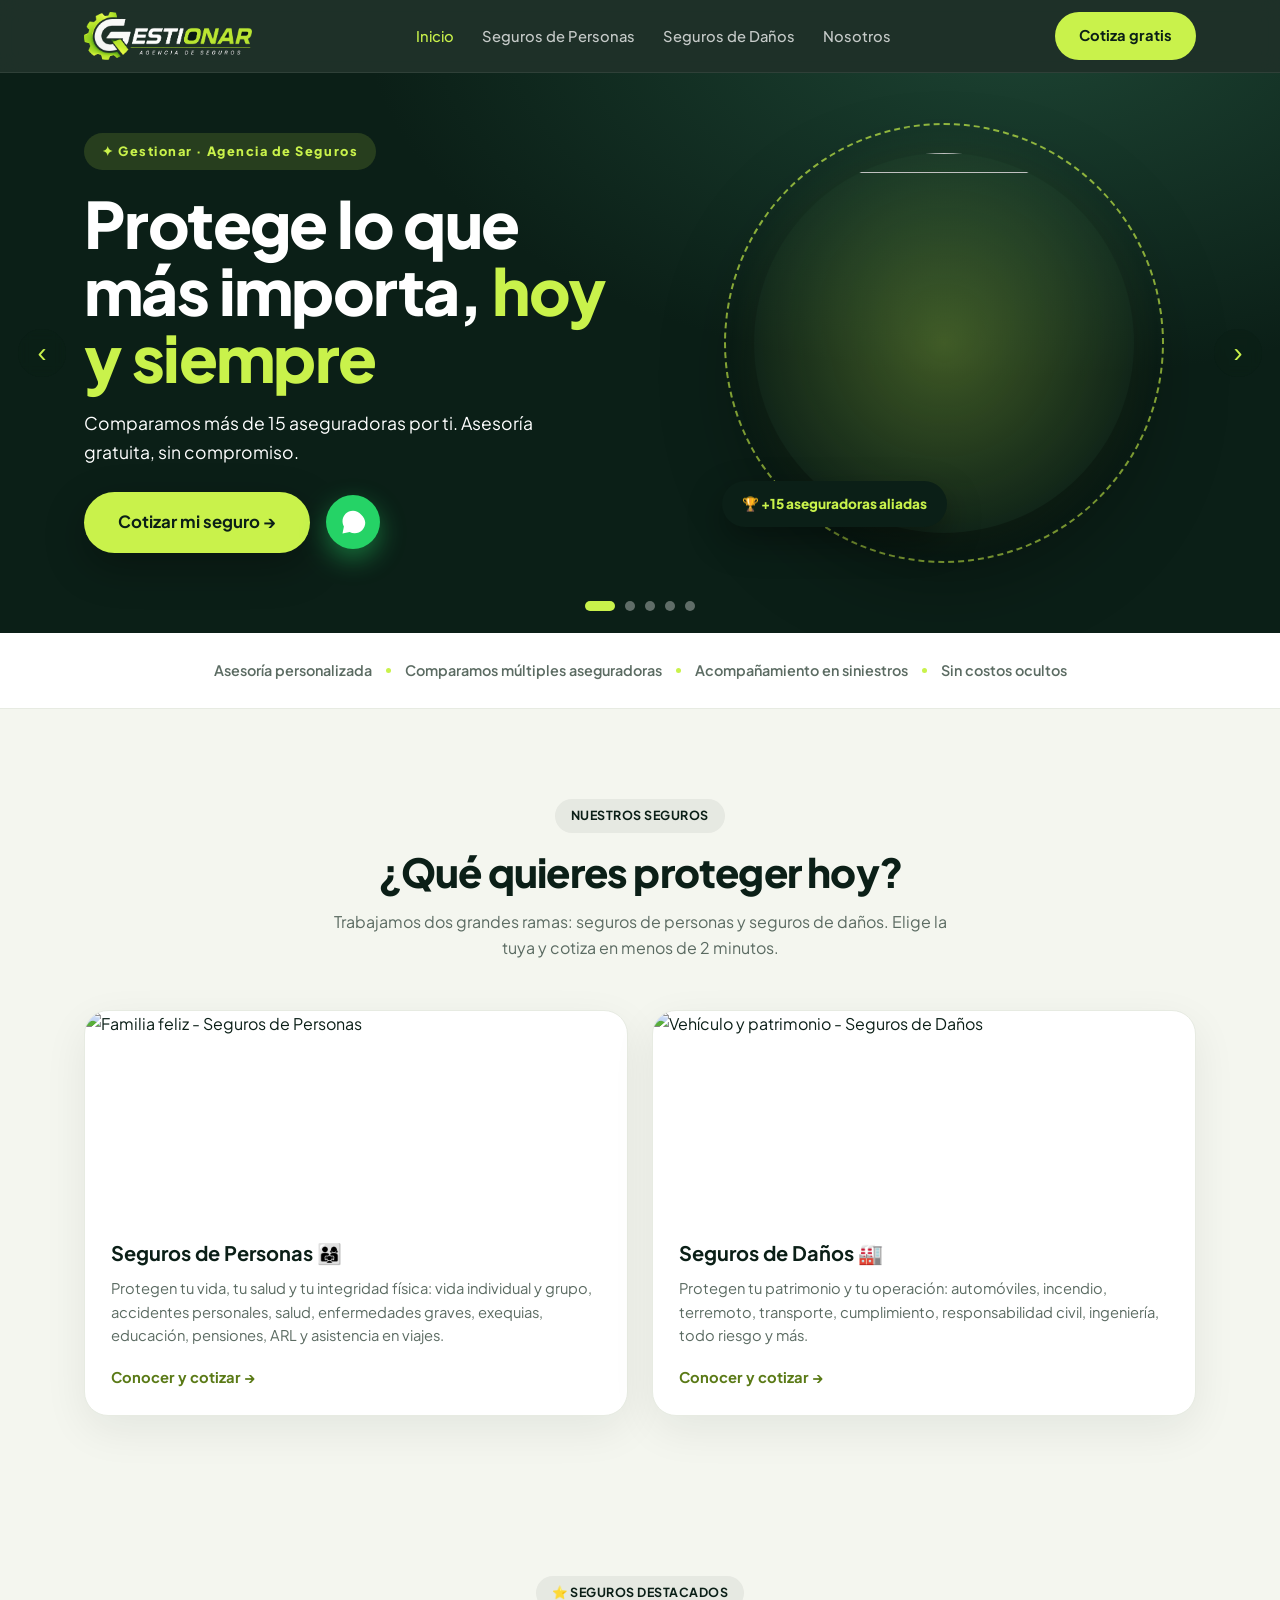
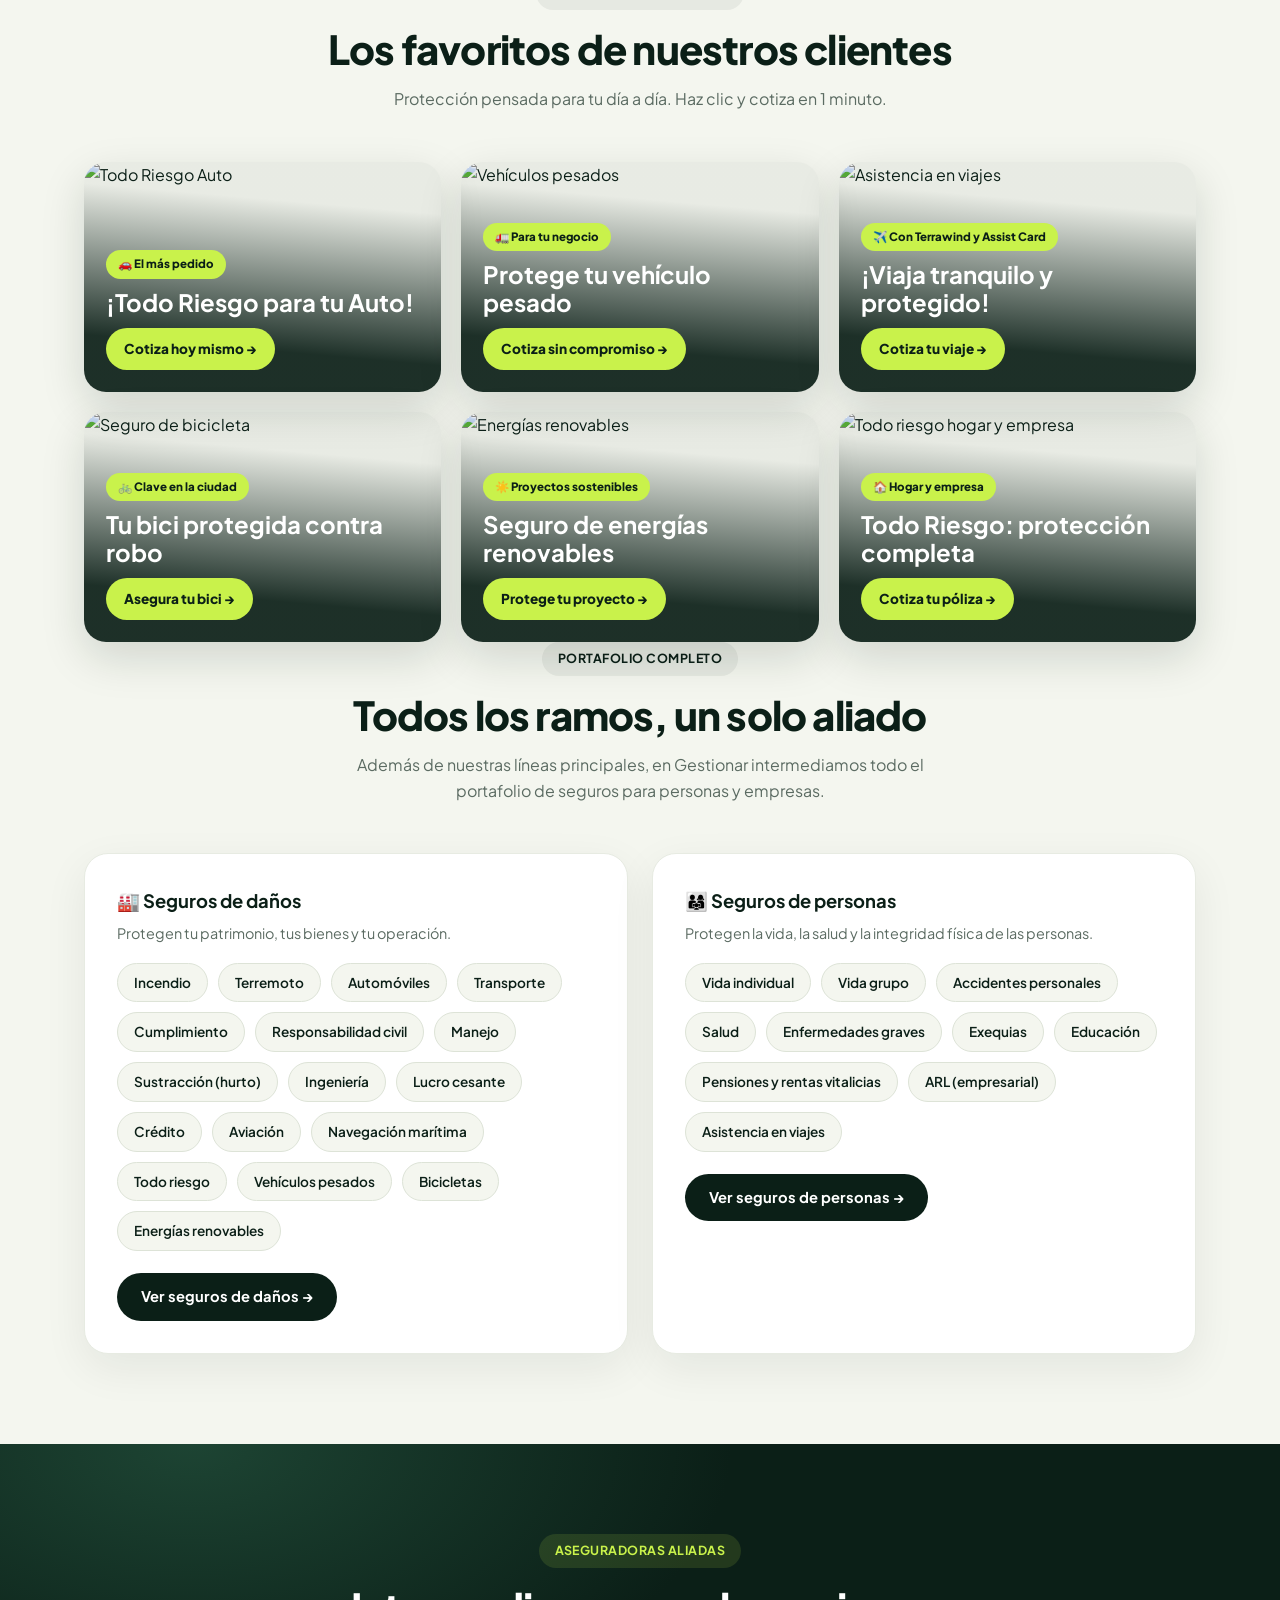
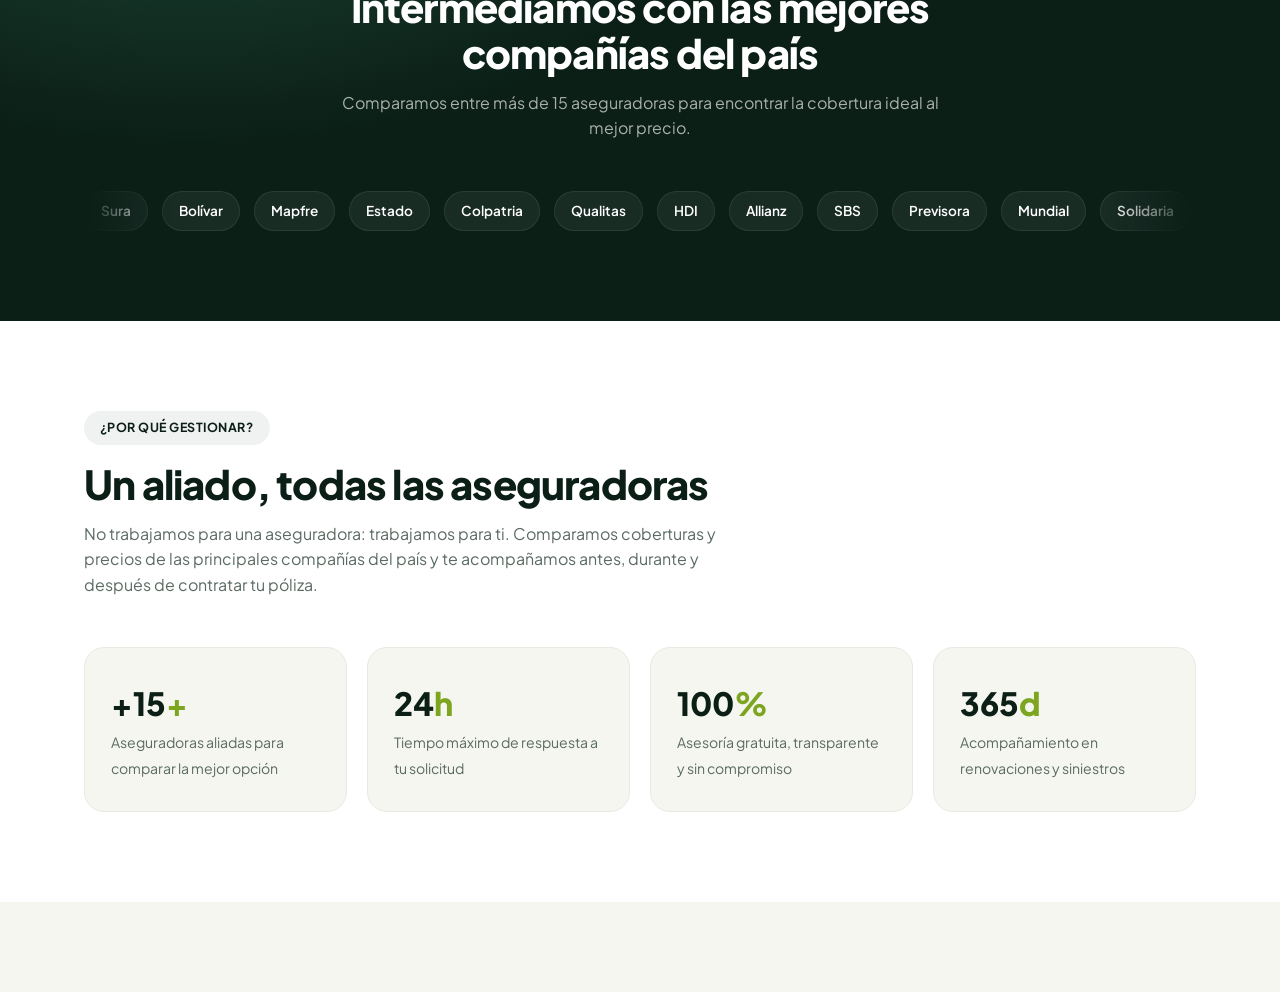
==== commit bf976a41: "Add files via upload" ====
--- a/index.html
+++ b/index.html
@@ -32,28 +32,125 @@
   </div>
 </header>
 
-<section class="hero" id="inicio">
-  <div class="container hero-grid">
-    <div>
-      <span class="pill">✦ Tu tranquilidad, nuestra prioridad</span>
-      <h1>Protege lo que más importa, <em>hoy y siempre</em></h1>
-      <p class="lead">Comparamos las mejores aseguradoras del país para encontrar el seguro ideal para ti, tu familia y tu patrimonio. Asesoría gratuita y sin compromiso.</p>
-      <div class="hero-cta">
-        <a class="btn btn-lime" href="#seguros">Cotizar mi seguro</a>
-        <a class="btn btn-outline" href="https://wa.me/573174273388?text=Hola%2C%20quiero%20asesor%C3%ADa%20sobre%20seguros" target="_blank" rel="noopener">Hablar con un asesor</a>
-      </div>
-      <div class="hero-stats">
-        <div class="stat"><b>+15</b><span>Aseguradoras aliadas</span></div>
-        <div class="stat"><b>24h</b><span>Respuesta a tu cotización</span></div>
-        <div class="stat"><b>100%</b><span>Asesoría gratuita</span></div>
-      </div>
-    </div>
-    <div class="hero-media">
-      <img src="https://images.unsplash.com/photo-1600880292203-757bb62b4baf?auto=format&fit=crop&w=1200&q=70" alt="Asesoría personalizada de seguros" />
-      <div class="hero-badge">4.8 ★<span>Clientes satisfechos</span></div>
-    </div>
-  </div>
-</section>
+<section class="hero-slider" id="inicio">
+    <div class="hs-slide t-dark active">
+      <div class="container hs-grid">
+        <div class="hs-text">
+          <span class="hs-tag">✦ Gestionar · Agencia de Seguros</span>
+          <h1>Protege lo que más importa, <em>hoy y siempre</em></h1>
+          <p>Comparamos más de 15 aseguradoras por ti. Asesoría gratuita, sin compromiso.</p>
+          <div class="hs-ctas">
+            <a class="btn btn-lime btn-mega2" href="#seguros">Cotizar mi seguro →</a>
+            <a class="hs-wa" href="https://wa.me/573174273388?text=Hola%2C%20quiero%20asesor%C3%ADa%20sobre%20seguros" target="_blank" rel="noopener"><svg viewBox="0 0 32 32"><path d="M16 3C9.4 3 4 8.4 4 15c0 2.1.6 4.2 1.6 6L4 29l8.2-1.5c1.7.9 3.6 1.4 5.8 1.4 6.6 0 12-5.4 12-12S22.6 3 16 3z"/></svg></a>
+          </div>
+        </div>
+        <div class="hs-media">
+          <span class="hs-ring"></span>
+          <span class="hs-blob"></span>
+          <img src="https://images.unsplash.com/photo-1600880292203-757bb62b4baf?auto=format&fit=crop&w=800&q=70" alt="" />
+          <span class="hs-chip">🏆 +15 aseguradoras aliadas</span>
+        </div>
+      </div>
+    </div>
+    <div class="hs-slide t-glow">
+      <div class="container hs-grid">
+        <div class="hs-text">
+          <span class="hs-tag">🚗 EL MÁS PEDIDO</span>
+          <h1>¡Todo Riesgo <em>para tu Auto!</em></h1>
+          <p>Daños · Hurto · Responsabilidad civil · Asistencia en vía 24/7</p>
+          <div class="hs-ctas">
+            <a class="btn btn-lime btn-mega2" href="danos.html#autos">Cotiza hoy mismo →</a>
+            <a class="hs-wa" href="https://wa.me/573174273388?text=Hola%2C%20quiero%20asesor%C3%ADa%20sobre%20seguros" target="_blank" rel="noopener"><svg viewBox="0 0 32 32"><path d="M16 3C9.4 3 4 8.4 4 15c0 2.1.6 4.2 1.6 6L4 29l8.2-1.5c1.7.9 3.6 1.4 5.8 1.4 6.6 0 12-5.4 12-12S22.6 3 16 3z"/></svg></a>
+          </div>
+        </div>
+        <div class="hs-media">
+          <span class="hs-ring"></span>
+          <span class="hs-blob"></span>
+          <img src="https://images.unsplash.com/photo-1449965408869-eaa3f722e40d?auto=format&fit=crop&w=800&q=70" alt="" />
+          <span class="hs-chip">⚡ Respuesta en 24h</span>
+        </div>
+      </div>
+    </div>
+    <div class="hs-slide t-lime">
+      <div class="container hs-grid">
+        <div class="hs-text">
+          <span class="hs-tag">🚛 PARA TU NEGOCIO</span>
+          <h1>Protege tu <em>vehículo pesado</em></h1>
+          <p>Camiones y tractocamiones: daños, hurto, RC contractual y asistencia especializada.</p>
+          <div class="hs-ctas">
+            <a class="btn btn-dark btn-mega2" href="danos.html#pesados">Cotiza sin compromiso →</a>
+            <a class="hs-wa" href="https://wa.me/573174273388?text=Hola%2C%20quiero%20asesor%C3%ADa%20sobre%20seguros" target="_blank" rel="noopener"><svg viewBox="0 0 32 32"><path d="M16 3C9.4 3 4 8.4 4 15c0 2.1.6 4.2 1.6 6L4 29l8.2-1.5c1.7.9 3.6 1.4 5.8 1.4 6.6 0 12-5.4 12-12S22.6 3 16 3z"/></svg></a>
+          </div>
+        </div>
+        <div class="hs-media">
+          <span class="hs-ring"></span>
+          <span class="hs-blob"></span>
+          <img src="https://images.unsplash.com/photo-1519003722824-194d4455a60c?auto=format&fit=crop&w=800&q=70" alt="" />
+          <span class="hs-chip">💼 Tu herramienta de trabajo</span>
+        </div>
+      </div>
+    </div>
+    <div class="hs-slide t-dark">
+      <div class="container hs-grid">
+        <div class="hs-text">
+          <span class="hs-tag">✈️ TERRAWIND & ASSIST CARD</span>
+          <h1>¡Viaja <em>tranquilo y protegido!</em></h1>
+          <p>Asistencia médica en el exterior · Cancelación de viaje · Equipaje protegido</p>
+          <div class="hs-ctas">
+            <a class="btn btn-lime btn-mega2" href="personas.html#viajes">Cotiza tu viaje →</a>
+            <a class="hs-wa" href="https://wa.me/573174273388?text=Hola%2C%20quiero%20asesor%C3%ADa%20sobre%20seguros" target="_blank" rel="noopener"><svg viewBox="0 0 32 32"><path d="M16 3C9.4 3 4 8.4 4 15c0 2.1.6 4.2 1.6 6L4 29l8.2-1.5c1.7.9 3.6 1.4 5.8 1.4 6.6 0 12-5.4 12-12S22.6 3 16 3z"/></svg></a>
+          </div>
+        </div>
+        <div class="hs-media">
+          <span class="hs-ring"></span>
+          <span class="hs-blob"></span>
+          <img src="https://images.unsplash.com/photo-1436491865332-7a61a109cc05?auto=format&fit=crop&w=800&q=70" alt="" />
+          <span class="hs-chip">🌍 Requisito visa Schengen</span>
+        </div>
+      </div>
+    </div>
+    <div class="hs-slide t-lime">
+      <div class="container hs-grid">
+        <div class="hs-text">
+          <span class="hs-tag">🚲 CLAVE EN LA CIUDAD</span>
+          <h1>Tu bici <em>protegida contra robo</em></h1>
+          <p>Hurto, daños por accidente, pérdida total y asistencias. Nuevas o usadas.</p>
+          <div class="hs-ctas">
+            <a class="btn btn-dark btn-mega2" href="danos.html#bicicletas">Asegura tu bici →</a>
+            <a class="hs-wa" href="https://wa.me/573174273388?text=Hola%2C%20quiero%20asesor%C3%ADa%20sobre%20seguros" target="_blank" rel="noopener"><svg viewBox="0 0 32 32"><path d="M16 3C9.4 3 4 8.4 4 15c0 2.1.6 4.2 1.6 6L4 29l8.2-1.5c1.7.9 3.6 1.4 5.8 1.4 6.6 0 12-5.4 12-12S22.6 3 16 3z"/></svg></a>
+          </div>
+        </div>
+        <div class="hs-media">
+          <span class="hs-ring"></span>
+          <span class="hs-blob"></span>
+          <img src="https://images.unsplash.com/photo-1485965120184-e220f721d03e?auto=format&fit=crop&w=800&q=70" alt="" />
+          <span class="hs-chip">🔒 Duerme tranquilo</span>
+        </div>
+      </div>
+    </div>
+    <button class="hs-arrow prev" aria-label="Anterior">‹</button>
+    <button class="hs-arrow next" aria-label="Siguiente">›</button>
+    <div class="hs-dots"><button class="hs-dot active" data-i="0" aria-label="Slide 1"></button><button class="hs-dot" data-i="1" aria-label="Slide 2"></button><button class="hs-dot" data-i="2" aria-label="Slide 3"></button><button class="hs-dot" data-i="3" aria-label="Slide 4"></button><button class="hs-dot" data-i="4" aria-label="Slide 5"></button></div>
+</section>
+
+<script>
+(function(){
+  var slides = document.querySelectorAll('.hs-slide');
+  var dots = document.querySelectorAll('.hs-dot');
+  var cur = 0, timer;
+  function go(i){
+    cur = (i + slides.length) % slides.length;
+    slides.forEach(function(s,k){ s.classList.toggle('active', k===cur); });
+    dots.forEach(function(d,k){ d.classList.toggle('active', k===cur); });
+  }
+  function auto(){ clearInterval(timer); timer = setInterval(function(){ go(cur+1); }, 5200); }
+  document.querySelector('.hs-arrow.next').addEventListener('click', function(){ go(cur+1); auto(); });
+  document.querySelector('.hs-arrow.prev').addEventListener('click', function(){ go(cur-1); auto(); });
+  dots.forEach(function(d){ d.addEventListener('click', function(){ go(+d.dataset.i); auto(); }); });
+  auto();
+})();
+</script>
+
 
 <div class="trust">
   <div class="container">
@@ -102,27 +199,27 @@
     <div class="promo-grid">
       <a class="promo-banner" href="danos.html#autos">
         <img src="https://images.unsplash.com/photo-1449965408869-eaa3f722e40d?auto=format&fit=crop&w=900&q=65" alt="Todo Riesgo Auto" loading="lazy" />
-        <div class="pb-content"><span class="pb-tag">🚗 El más pedido</span><h3>¡Todo Riesgo para tu Auto!</h3><ul><li>✔ Protección total: daños y hurto</li><li>✔ Responsabilidad civil</li><li>✔ Asistencia en vía 24/7</li></ul><span class="pb-cta">Cotiza hoy mismo →</span></div>
+        <div class="pb-content"><span class="pb-tag">🚗 El más pedido</span><h3>¡Todo Riesgo para tu Auto!</h3><span class="pb-cta">Cotiza hoy mismo →</span></div>
       </a>
       <a class="promo-banner" href="danos.html#pesados">
         <img src="https://images.unsplash.com/photo-1519003722824-194d4455a60c?auto=format&fit=crop&w=900&q=65" alt="Vehículos pesados" loading="lazy" />
-        <div class="pb-content"><span class="pb-tag">🚛 Para tu negocio</span><h3>Protege tu vehículo pesado</h3><ul><li>✔ Daños propios y hurto</li><li>✔ RC contractual y extracontractual</li><li>✔ Asistencia en carretera</li></ul><span class="pb-cta">Cotiza sin compromiso →</span></div>
+        <div class="pb-content"><span class="pb-tag">🚛 Para tu negocio</span><h3>Protege tu vehículo pesado</h3><span class="pb-cta">Cotiza sin compromiso →</span></div>
       </a>
       <a class="promo-banner" href="personas.html#viajes">
         <img src="https://images.unsplash.com/photo-1436491865332-7a61a109cc05?auto=format&fit=crop&w=900&q=65" alt="Asistencia en viajes" loading="lazy" />
-        <div class="pb-content"><span class="pb-tag">✈️ Con Terrawind y Assist Card</span><h3>¡Viaja tranquilo y protegido!</h3><ul><li>✔ Asistencia médica en el exterior</li><li>✔ Cancelación de viaje y equipaje</li><li>✔ Requisito para visa Schengen</li></ul><span class="pb-cta">Cotiza tu viaje →</span></div>
+        <div class="pb-content"><span class="pb-tag">✈️ Con Terrawind y Assist Card</span><h3>¡Viaja tranquilo y protegido!</h3><span class="pb-cta">Cotiza tu viaje →</span></div>
       </a>
       <a class="promo-banner" href="danos.html#bicicletas">
         <img src="https://images.unsplash.com/photo-1485965120184-e220f721d03e?auto=format&fit=crop&w=900&q=65" alt="Seguro de bicicleta" loading="lazy" />
-        <div class="pb-content"><span class="pb-tag">🚲 Clave en la ciudad</span><h3>Tu bici protegida contra robo</h3><ul><li>✔ Hurto y daños por accidente</li><li>✔ Pérdida total</li><li>✔ Asistencia y remolque</li></ul><span class="pb-cta">Asegura tu bici →</span></div>
+        <div class="pb-content"><span class="pb-tag">🚲 Clave en la ciudad</span><h3>Tu bici protegida contra robo</h3><span class="pb-cta">Asegura tu bici →</span></div>
       </a>
       <a class="promo-banner" href="danos.html#energia">
         <img src="https://images.unsplash.com/photo-1509391366360-2e959784a276?auto=format&fit=crop&w=900&q=65" alt="Energías renovables" loading="lazy" />
-        <div class="pb-content"><span class="pb-tag">☀️ Proyectos sostenibles</span><h3>Seguro de energías renovables</h3><ul><li>✔ Paneles solares y eólicos</li><li>✔ Transporte, montaje y operación</li><li>✔ Garantía de eficiencia energética</li></ul><span class="pb-cta">Protege tu proyecto →</span></div>
+        <div class="pb-content"><span class="pb-tag">☀️ Proyectos sostenibles</span><h3>Seguro de energías renovables</h3><span class="pb-cta">Protege tu proyecto →</span></div>
       </a>
       <a class="promo-banner" href="danos.html#todo-riesgo">
         <img src="https://images.unsplash.com/photo-1570129477492-45c003edd2be?auto=format&fit=crop&w=900&q=65" alt="Todo riesgo hogar y empresa" loading="lazy" />
-        <div class="pb-content"><span class="pb-tag">🏠 Hogar y empresa</span><h3>Todo Riesgo: protección completa</h3><ul><li>✔ Incendio, terremoto y daños por agua</li><li>✔ Sustracción de contenidos</li><li>✔ Responsabilidad civil</li></ul><span class="pb-cta">Cotiza tu póliza →</span></div>
+        <div class="pb-content"><span class="pb-tag">🏠 Hogar y empresa</span><h3>Todo Riesgo: protección completa</h3><span class="pb-cta">Cotiza tu póliza →</span></div>
       </a>
     </div>
   </div>
@@ -188,7 +285,7 @@
       <h2>Intermediamos con las mejores compañías del país</h2>
       <p style="color:rgba(255,255,255,.65)">Comparamos entre más de 15 aseguradoras para encontrar la cobertura ideal al mejor precio.</p>
     </div>
-    <div class="chips" style="justify-content:center">
+    <div class="marquee"><div class="marquee-track">
       <span class="chip">Sura</span>
       <span class="chip">Bolívar</span>
       <span class="chip">Mapfre</span>
@@ -205,7 +302,24 @@
       <span class="chip">Zurich</span>
       <span class="chip hl">Terrawind · Asistencia en viajes</span>
       <span class="chip hl">Assist Card · Asistencia en viajes</span>
-    </div>
+    
+      <span class="chip">Sura</span>
+      <span class="chip">Bolívar</span>
+      <span class="chip">Mapfre</span>
+      <span class="chip">Estado</span>
+      <span class="chip">Colpatria</span>
+      <span class="chip">Qualitas</span>
+      <span class="chip">HDI</span>
+      <span class="chip">Allianz</span>
+      <span class="chip">SBS</span>
+      <span class="chip">Previsora</span>
+      <span class="chip">Mundial</span>
+      <span class="chip">Solidaria</span>
+      <span class="chip">Equidad</span>
+      <span class="chip">Zurich</span>
+      <span class="chip hl">Terrawind · Asistencia en viajes</span>
+      <span class="chip hl">Assist Card · Asistencia en viajes</span>
+    </div></div>
   </div>
 </section>
 
--- a/styles.css
+++ b/styles.css
@@ -277,6 +277,7 @@
 
 /* ---------- POPUP PROMOCIONAL ---------- */
 .promo-pop{position:fixed;inset:0;z-index:200;background:rgba(11,31,23,.6);backdrop-filter:blur(4px);display:flex;align-items:center;justify-content:center;padding:20px}
+.promo-pop[hidden]{display:none}
 .pp-card{position:relative;background:var(--white);border-radius:24px;max-width:420px;width:100%;overflow:hidden;box-shadow:0 40px 100px rgba(0,0,0,.5);animation:fadeup .35s ease}
 .pp-card img{width:100%;height:180px;object-fit:cover}
 .pp-body{padding:24px 26px 28px}
@@ -285,3 +286,74 @@
 .pp-body .btn{width:100%;justify-content:center}
 .pp-close{position:absolute;top:12px;right:12px;z-index:3;width:34px;height:34px;border-radius:50%;border:none;background:rgba(11,31,23,.75);color:#fff;font-size:.95rem;cursor:pointer}
 .pp-close:hover{background:var(--dark)}
+
+/* ---------- HERO SLIDER ---------- */
+.hero-slider{position:relative;min-height:560px;overflow:hidden}
+.hs-slide{position:absolute;inset:0;opacity:0;pointer-events:none;transition:opacity .7s ease;display:flex;align-items:center}
+.hs-slide.active{opacity:1;pointer-events:auto;position:relative}
+.hs-slide.t-dark{background:radial-gradient(1100px 600px at 80% -10%,#1d4433 0%,var(--dark) 60%);color:var(--white)}
+.hs-slide.t-glow{background:radial-gradient(900px 500px at 75% 20%,rgba(201,242,75,.22),transparent 60%),linear-gradient(140deg,#0b1f17,#143426);color:var(--white)}
+.hs-slide.t-lime{background:linear-gradient(140deg,#c9f24b 0%,#dcff6b 55%,#eef8c8 100%);color:var(--dark)}
+.hs-grid{display:grid;grid-template-columns:1.05fr .95fr;gap:50px;align-items:center;padding-top:60px;padding-bottom:80px;width:100%}
+.hs-tag{display:inline-block;font-weight:800;font-size:.8rem;letter-spacing:.12em;padding:8px 18px;border-radius:999px;margin-bottom:20px;background:rgba(201,242,75,.15);color:var(--lime)}
+.t-lime .hs-tag{background:rgba(11,31,23,.1);color:var(--dark)}
+.hs-slide h1{font-size:clamp(2.4rem,5.4vw,4rem);font-weight:800;line-height:1.05;letter-spacing:-.025em;text-transform:none}
+.hs-slide h1 em{font-style:normal;color:var(--lime)}
+.t-lime h1 em{color:#1d4433;-webkit-text-stroke:0}
+.hs-slide p{margin:18px 0 26px;font-size:1.1rem;max-width:480px;opacity:.8}
+.hs-ctas{display:flex;align-items:center;gap:16px}
+.btn-mega2{font-size:1.05rem;padding:17px 34px;box-shadow:0 14px 40px rgba(0,0,0,.3);animation:ctapulse 2.4s infinite}
+.hs-wa{width:54px;height:54px;border-radius:50%;background:#25d366;display:inline-flex;align-items:center;justify-content:center;box-shadow:0 10px 26px rgba(37,211,102,.45);transition:transform .15s}
+.hs-wa:hover{transform:scale(1.1)}
+.hs-wa svg{width:28px;height:28px;fill:#fff}
+.hs-media{position:relative;display:flex;align-items:center;justify-content:center;min-height:420px}
+.hs-media img{width:min(380px,80%);aspect-ratio:1/1;border-radius:50%;object-fit:cover;position:relative;z-index:2;box-shadow:0 34px 90px rgba(0,0,0,.4)}
+.hs-ring{position:absolute;width:min(440px,92%);aspect-ratio:1/1;border-radius:50%;border:2px dashed rgba(201,242,75,.7);animation:spin 26s linear infinite;z-index:1}
+.t-lime .hs-ring{border-color:rgba(11,31,23,.4)}
+.hs-blob{position:absolute;width:min(470px,98%);aspect-ratio:1/1;border-radius:50%;background:radial-gradient(circle,rgba(201,242,75,.28),transparent 65%);z-index:0}
+.t-lime .hs-blob{background:radial-gradient(circle,rgba(11,31,23,.15),transparent 65%)}
+@keyframes spin{to{transform:rotate(360deg)}}
+.hs-chip{position:absolute;bottom:26px;left:6%;z-index:3;background:var(--dark);color:var(--lime);font-weight:800;font-size:.85rem;padding:12px 20px;border-radius:999px;box-shadow:0 14px 34px rgba(0,0,0,.35);animation:bob 3.2s ease-in-out infinite}
+.t-lime .hs-chip{background:var(--dark);color:var(--lime)}
+@keyframes bob{0%,100%{transform:translateY(0)}50%{transform:translateY(-10px)}}
+.hs-slide.active .hs-text>*{animation:hsup .6s both}
+.hs-slide.active .hs-text>*:nth-child(2){animation-delay:.1s}
+.hs-slide.active .hs-text>*:nth-child(3){animation-delay:.2s}
+.hs-slide.active .hs-text>*:nth-child(4){animation-delay:.3s}
+@keyframes hsup{from{opacity:0;transform:translateY(26px)}to{opacity:1;transform:none}}
+.hs-arrow{position:absolute;top:50%;transform:translateY(-50%);z-index:10;width:48px;height:48px;border-radius:50%;border:none;background:rgba(11,31,23,.55);backdrop-filter:blur(6px);color:var(--lime);font-size:1.7rem;line-height:1;cursor:pointer;transition:background .2s}
+.hs-arrow:hover{background:var(--dark)}
+.hs-arrow.prev{left:18px}
+.hs-arrow.next{right:18px}
+.hs-dots{position:absolute;bottom:22px;left:50%;transform:translateX(-50%);z-index:10;display:flex;gap:10px}
+.hs-dot{width:10px;height:10px;border-radius:999px;border:none;background:rgba(255,255,255,.35);cursor:pointer;transition:all .25s;padding:0}
+.hs-dot.active{width:30px;background:var(--lime)}
+@media(max-width:900px){
+  .hero-slider{min-height:640px}
+  .hs-grid{grid-template-columns:1fr;gap:26px;padding-top:44px;padding-bottom:90px}
+  .hs-media{min-height:280px}
+  .hs-media img{width:min(250px,70%)}
+  .hs-ring{width:min(290px,80%)}
+  .hs-blob{width:min(310px,86%)}
+  .hs-chip{bottom:4px;left:50%;transform:translateX(-50%);font-size:.78rem}
+  .hs-arrow{display:none}
+}
+
+/* ---------- DESTACADOS v2 ---------- */
+.pb-content h3{font-size:1.5rem;line-height:1.15;margin-bottom:12px}
+.promo-banner{min-height:230px}
+.promo-banner .pb-cta{display:inline-flex;align-items:center;gap:6px;background:var(--lime);color:var(--dark);font-weight:800;font-size:.85rem;padding:10px 18px;border-radius:999px;transition:transform .15s}
+.promo-banner:hover .pb-cta{transform:translateX(4px)}
+.promo-banner::before{content:'';position:absolute;top:0;left:-80%;width:50%;height:100%;background:linear-gradient(100deg,transparent,rgba(255,255,255,.18),transparent);transform:skewX(-20deg);z-index:3;transition:left .6s ease}
+.promo-banner:hover::before{left:130%}
+
+/* ---------- MARQUEE ASEGURADORAS ---------- */
+.marquee{overflow:hidden;-webkit-mask-image:linear-gradient(90deg,transparent,#000 8%,#000 92%,transparent);mask-image:linear-gradient(90deg,transparent,#000 8%,#000 92%,transparent)}
+.marquee-track{display:flex;gap:14px;width:max-content;animation:mscroll 30s linear infinite}
+.marquee:hover .marquee-track{animation-play-state:paused}
+.marquee .chip{white-space:nowrap;flex:none}
+@keyframes mscroll{to{transform:translateX(-50%)}}
+
+/* ---------- REVEAL ---------- */
+.reveal{opacity:0;transform:translateY(26px);transition:opacity .65s ease, transform .65s ease}
+.reveal.in{opacity:1;transform:none}
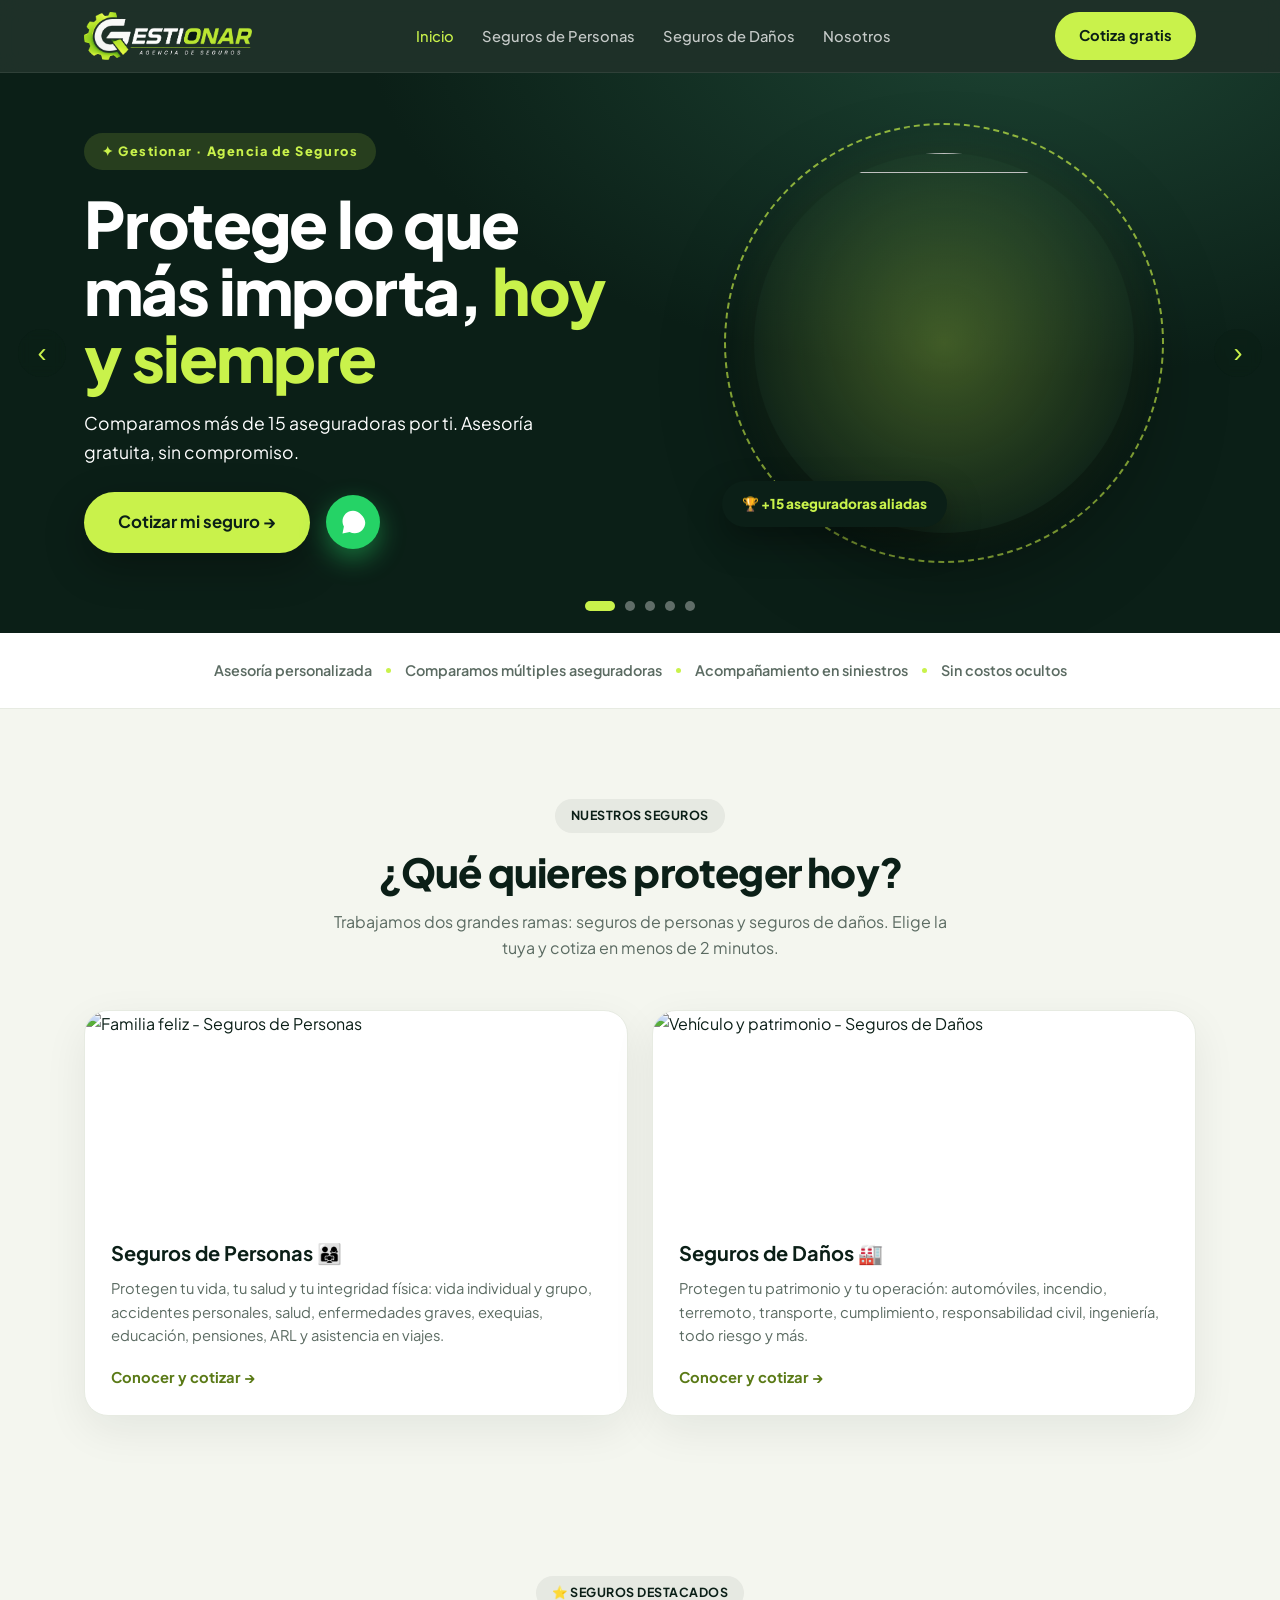
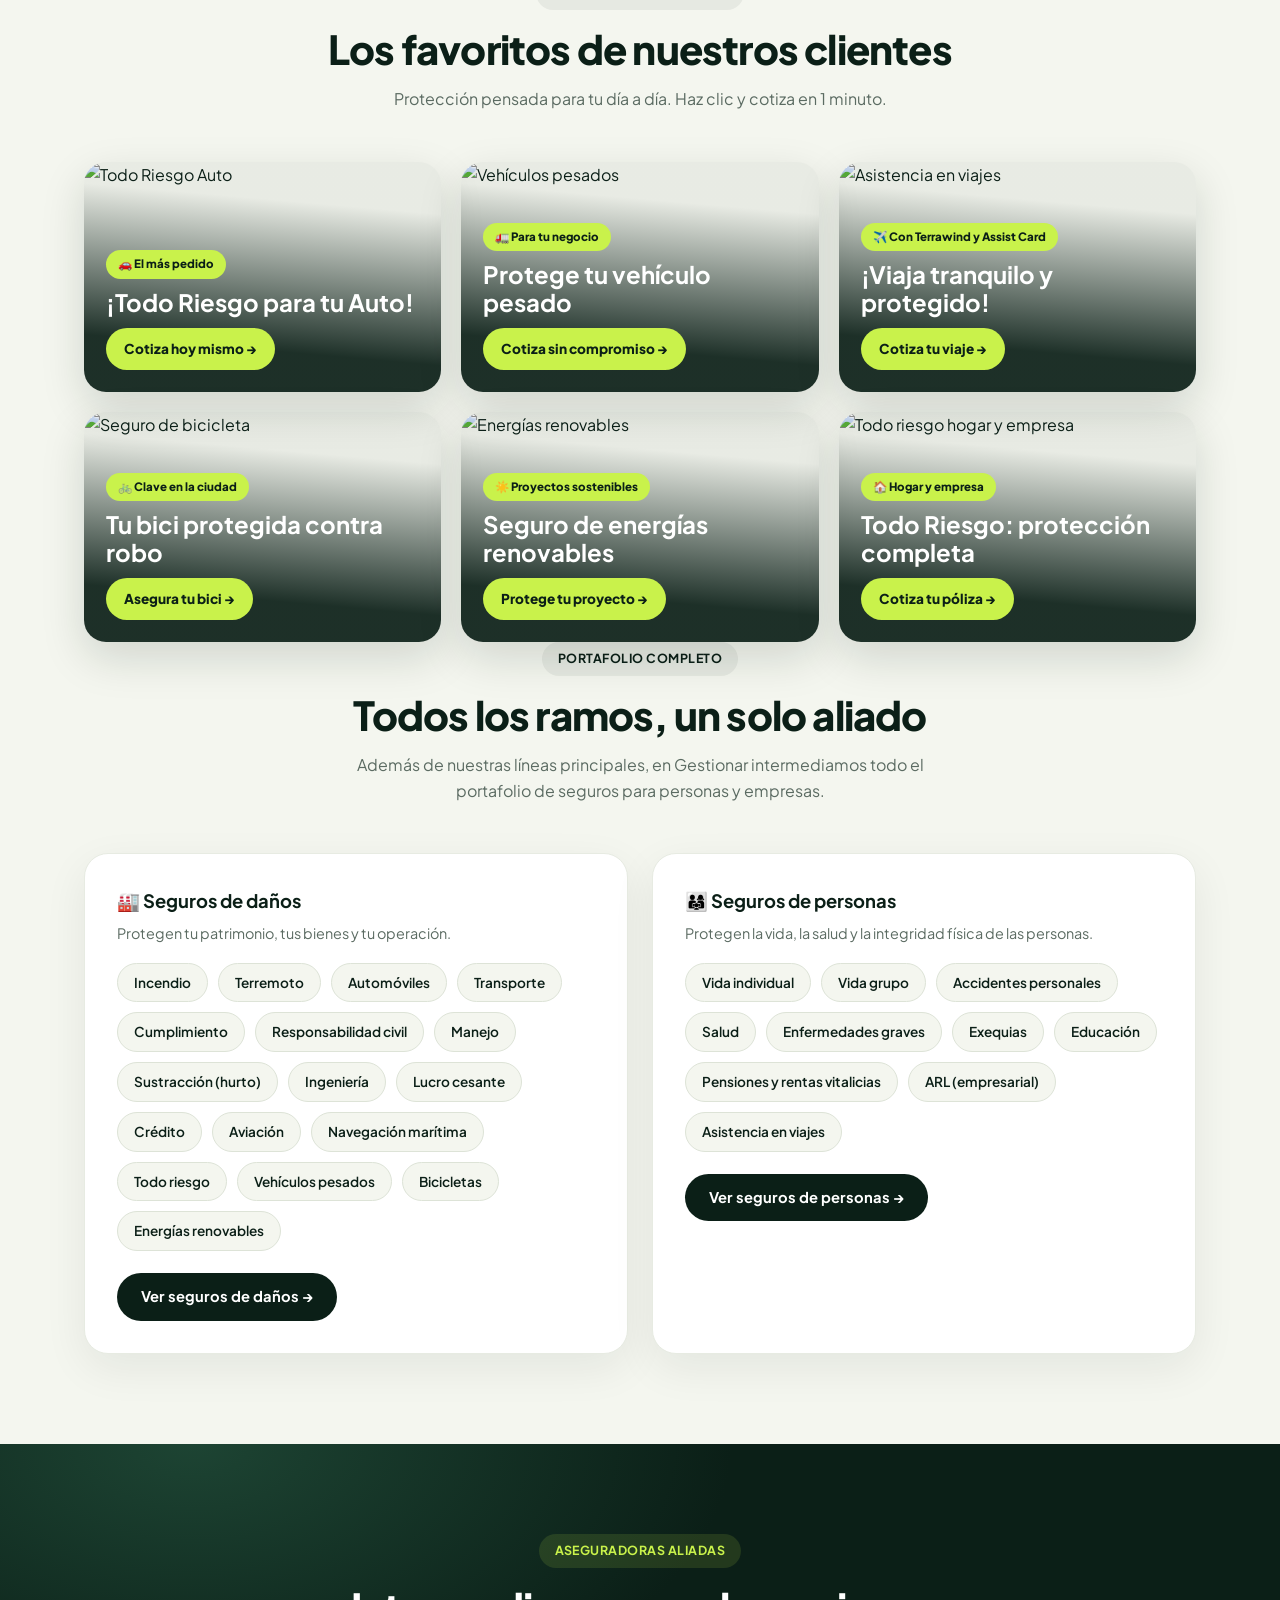
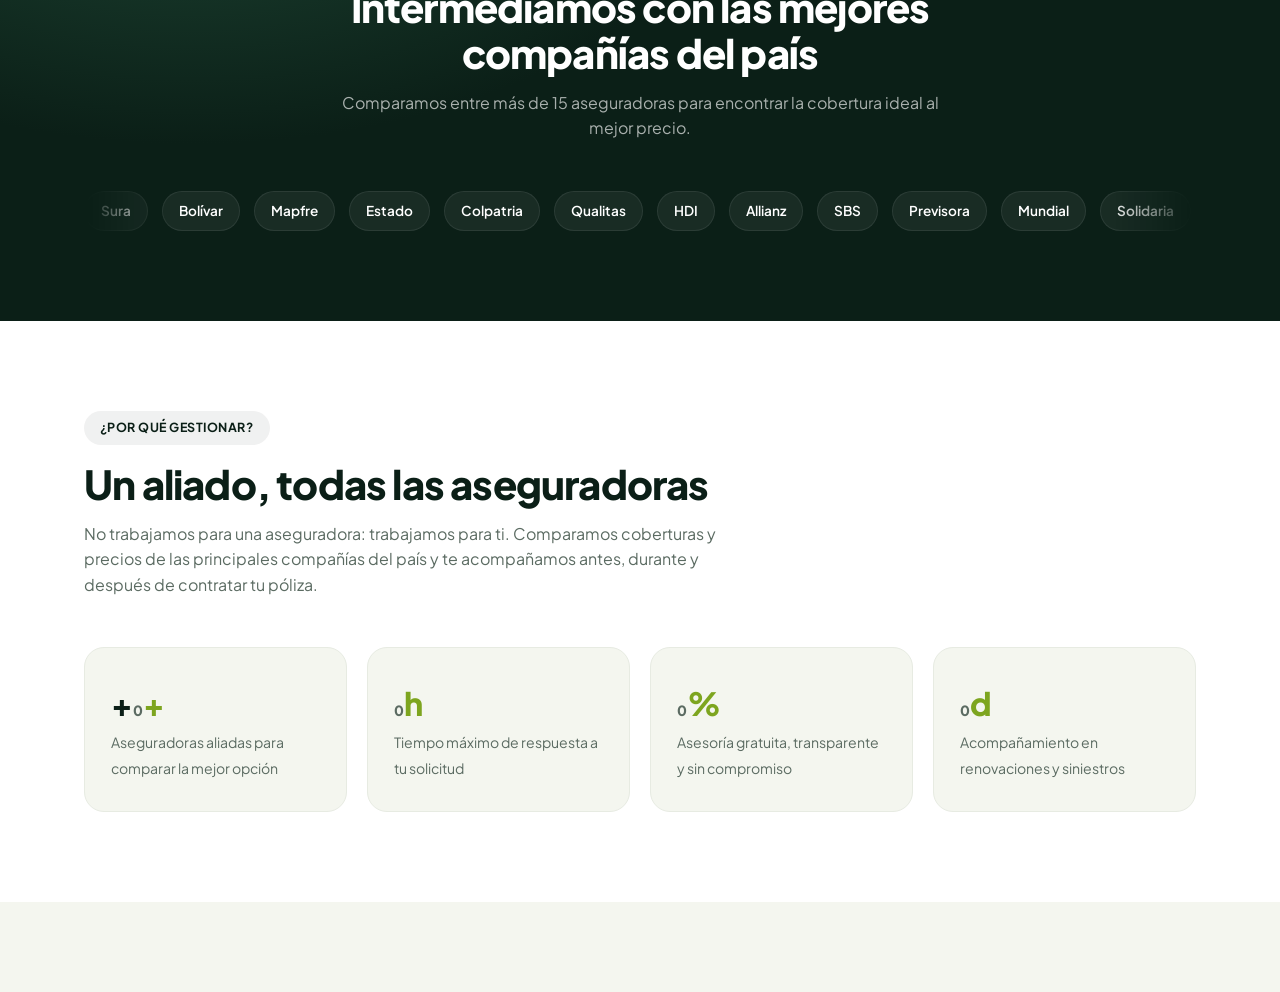
==== commit 6670a2e9: "Add files via upload" ====
--- a/index.html
+++ b/index.html
@@ -331,10 +331,10 @@
       <p>No trabajamos para una aseguradora: trabajamos para ti. Comparamos coberturas y precios de las principales compañías del país y te acompañamos antes, durante y después de contratar tu póliza.</p>
     </div>
     <div class="why-grid">
-      <div class="why-card"><b>+15<em>+</em></b><span>Aseguradoras aliadas para comparar la mejor opción</span></div>
-      <div class="why-card"><b>24<em>h</em></b><span>Tiempo máximo de respuesta a tu solicitud</span></div>
-      <div class="why-card"><b>100<em>%</em></b><span>Asesoría gratuita, transparente y sin compromiso</span></div>
-      <div class="why-card"><b>365<em>d</em></b><span>Acompañamiento en renovaciones y siniestros</span></div>
+      <div class="why-card"><b>+<span class="count" data-to="15">0</span><em>+</em></b><span>Aseguradoras aliadas para comparar la mejor opción</span></div>
+      <div class="why-card"><b><span class="count" data-to="24">0</span><em>h</em></b><span>Tiempo máximo de respuesta a tu solicitud</span></div>
+      <div class="why-card"><b><span class="count" data-to="100">0</span><em>%</em></b><span>Asesoría gratuita, transparente y sin compromiso</span></div>
+      <div class="why-card"><b><span class="count" data-to="365">0</span><em>d</em></b><span>Acompañamiento en renovaciones y siniestros</span></div>
     </div>
   </div>
 </section>
--- a/styles.css
+++ b/styles.css
@@ -357,3 +357,28 @@
 /* ---------- REVEAL ---------- */
 .reveal{opacity:0;transform:translateY(26px);transition:opacity .65s ease, transform .65s ease}
 .reveal.in{opacity:1;transform:none}
+
+/* ---------- PAGE HERO DINAMICO ---------- */
+.page-hero{overflow:visible}
+.page-hero::after{content:'';position:absolute;inset:0;background:radial-gradient(650px 380px at 82% 10%,rgba(201,242,75,.13),transparent 65%);pointer-events:none}
+.page-hero .container{position:relative;z-index:1}
+.ph-media{position:relative;display:flex;align-items:center;justify-content:center;min-height:400px}
+.ph-media img{width:min(350px,80%);aspect-ratio:1/1;border-radius:50%;object-fit:cover;position:relative;z-index:2;box-shadow:0 30px 80px rgba(0,0,0,.45);height:auto}
+.ph-media .hs-ring{width:min(410px,92%)}
+.ph-media .hs-blob{width:min(440px,98%)}
+.ph-media .hs-chip{bottom:30px;left:4%}
+.ph-text>*{animation:hsup .6s both}
+.ph-text>*:nth-child(2){animation-delay:.1s}
+.ph-text>*:nth-child(3){animation-delay:.2s}
+.ph-text>*:nth-child(4){animation-delay:.3s}
+@media(max-width:900px){
+  .ph-media{min-height:300px}
+  .ph-media img{width:min(250px,70%)}
+  .ph-media .hs-ring{width:min(295px,82%)}
+  .ph-media .hs-blob{width:min(320px,88%)}
+  .ph-media .hs-chip{bottom:8px;left:50%;transform:translateX(-50%);font-size:.78rem}
+}
+
+/* ---------- MARQUEE BAND ---------- */
+.marquee-band{background:var(--dark);padding:24px 0;border-top:1px solid var(--stroke);border-bottom:1px solid var(--stroke)}
+.marquee-band .chip{background:rgba(255,255,255,.06);border-color:rgba(255,255,255,.1);color:var(--white)}
